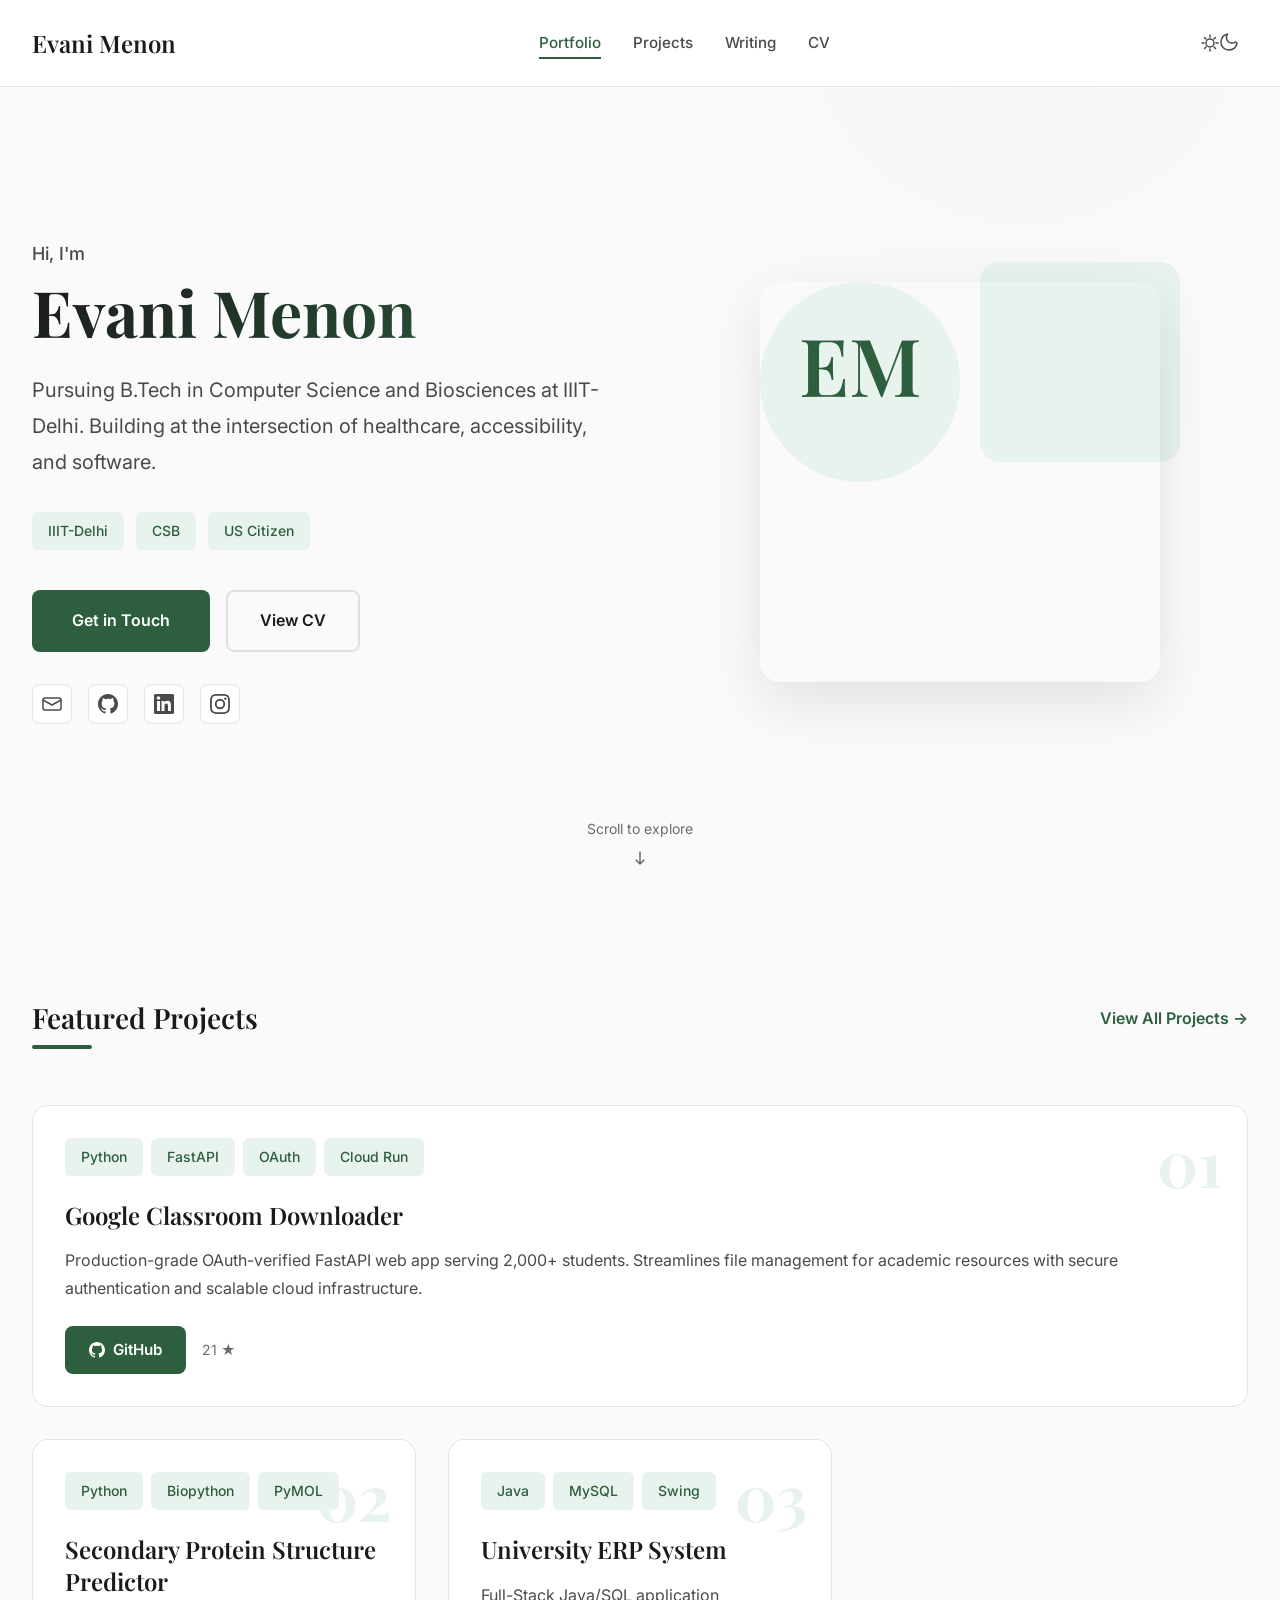
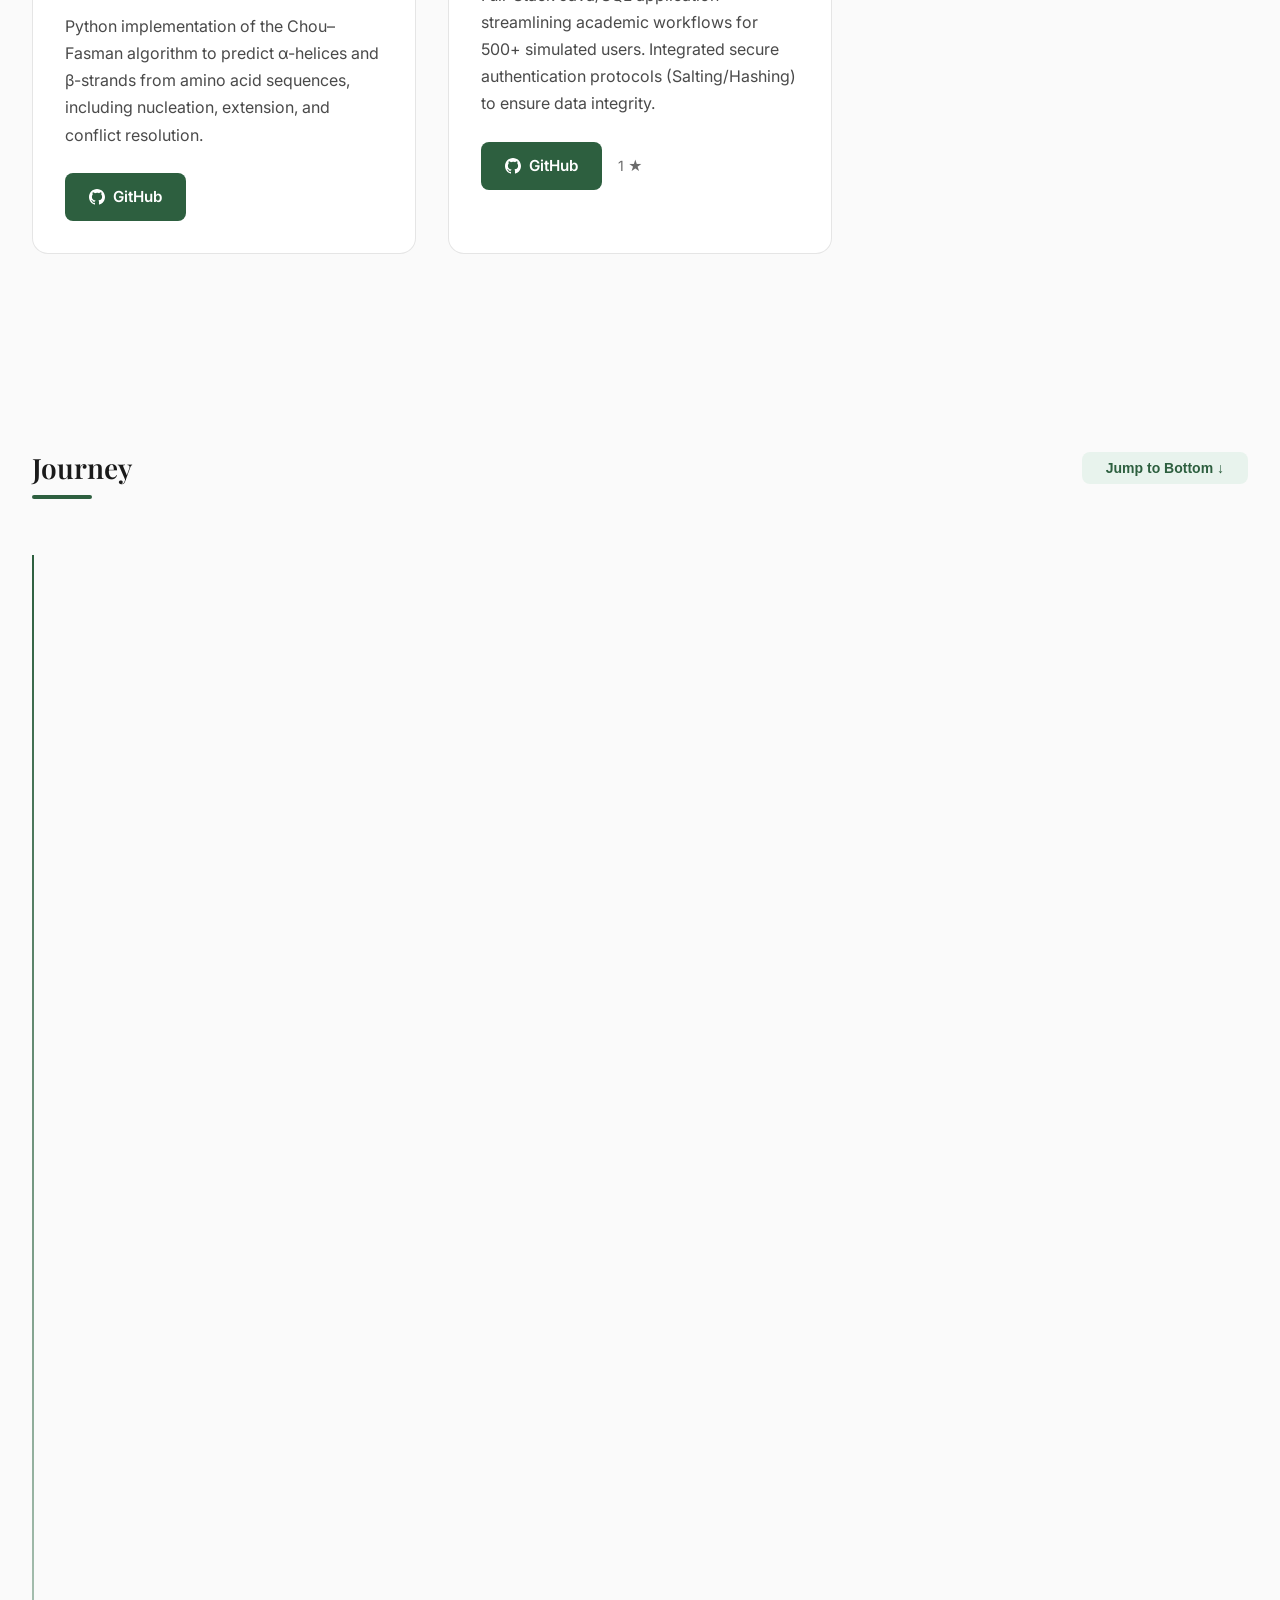
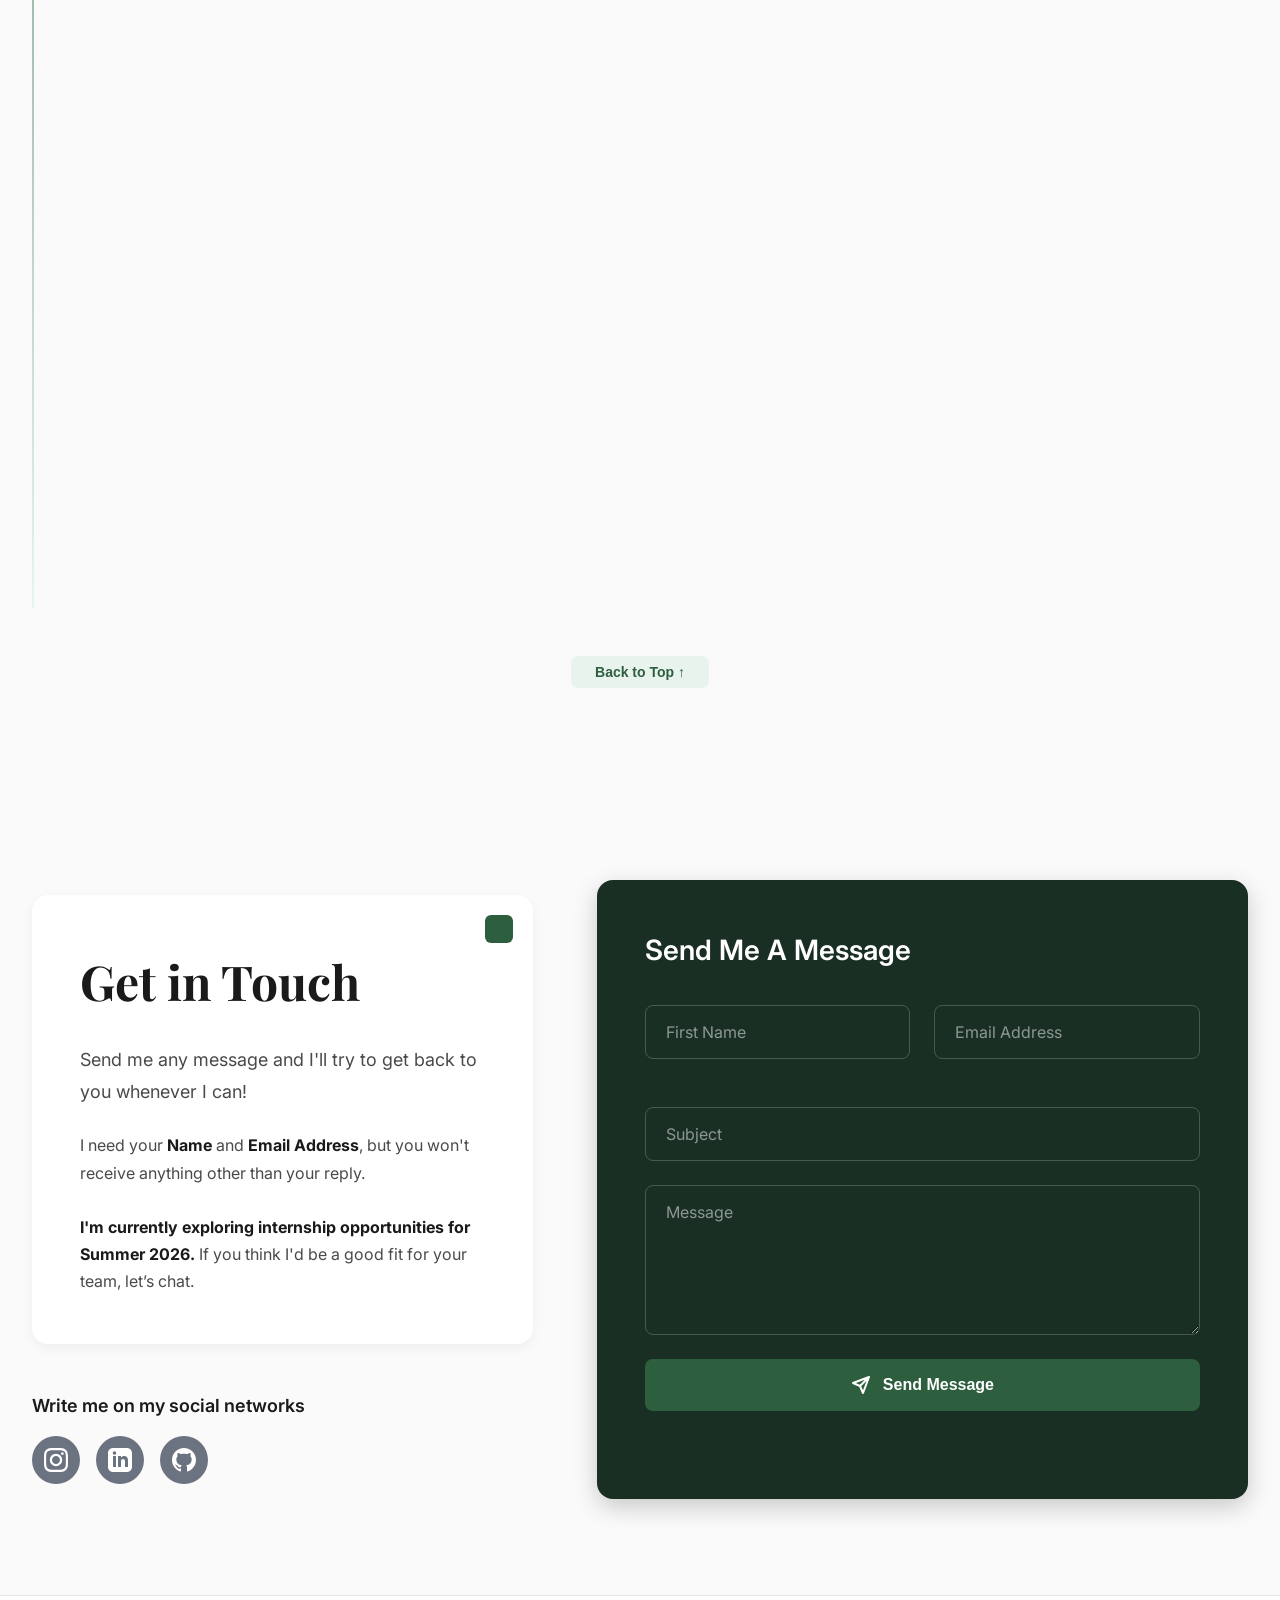
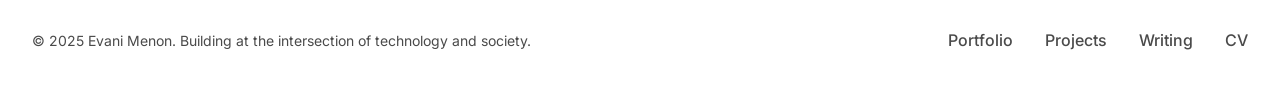
==== index.html @ c55b6868 "Update nav" ====
<!DOCTYPE html>
<html lang="en">
<head>
    <meta charset="UTF-8">
    <meta name="viewport" content="width=device-width, initial-scale=1.0">
    <meta name="description" content="Evani Menon - Computer Science & Biosciences student at IIIT-Delhi. Building at the intersection of healthcare, accessibility, and software.">
    <title>Evani Menon - Computer Science & Biosciences Student | IIIT-Delhi</title>
    <meta name="keywords" content="Evani Menon, IIIT-Delhi, Computer Science, Biosciences, Software Engineer, Bioinformatics, Portfolio">
    <meta property="og:title" content="Evani Menon - Portfolio">
    <meta property="og:description" content="Computer Science & Biosciences student at IIIT-Delhi. Building at the intersection of healthcare, accessibility, and software.">
    <meta property="og:type" content="website">
    <link rel="icon" type="image/png" href="Images/favicon.png">
    <link rel="stylesheet" href="styles.css">
    <link rel="preconnect" href="https://fonts.googleapis.com">
    <link rel="preconnect" href="https://fonts.gstatic.com" crossorigin>
    <link href="https://fonts.googleapis.com/css2?family=Playfair+Display:wght@400;500;600;700&family=Inter:wght@300;400;500;600;700&display=swap" rel="stylesheet">
</head>
<body>
    <nav class="nav" id="nav">
        <div class="nav-container">
            <a href="#home" class="nav-logo">Evani Menon</a>
            <div class="nav-links">
                <a href="#home" class="nav-link active">Portfolio</a>
                <a href="projects.html" class="nav-link">Projects</a>
                <a href="writing.html" class="nav-link">Writing</a>
                <a href="cv.html" class="nav-link">CV</a>
            </div>
            <button class="theme-toggle" id="theme-toggle" aria-label="Toggle theme">
                <svg class="sun-icon" width="20" height="20" viewBox="0 0 20 20" fill="none">
                    <circle cx="10" cy="10" r="4" stroke="currentColor" stroke-width="1.5"/>
                    <path d="M10 2V4M10 16V18M18 10H16M4 10H2M15.5 4.5L14 6M6 14L4.5 15.5M15.5 15.5L14 14M6 6L4.5 4.5" stroke="currentColor" stroke-width="1.5" stroke-linecap="round"/>
                </svg>
                <svg class="moon-icon" width="20" height="20" viewBox="0 0 20 20" fill="none">
                    <path d="M17 10.5C16 14.5 12.5 17 8.5 17C4.5 17 1 13.5 1 9.5C1 5.5 3.5 2 7.5 1C6 3 6 6.5 8 8.5C10 10.5 13.5 10.5 15.5 9C16.5 9.5 17 10 17 10.5Z" stroke="currentColor" stroke-width="1.5" stroke-linecap="round" stroke-linejoin="round"/>
                </svg>
            </button>
        </div>
    </nav>

    <main>
        <section class="hero" id="home">
            <div class="hero-content">
                <div class="hero-text">
                    <h1 class="hero-title">
                        <span class="hero-greeting">Hi, I'm</span>
                        <span class="hero-name">Evani Menon</span>
                    </h1>
                    <p class="hero-description">
                        Pursuing B.Tech in Computer Science and Biosciences at IIIT-Delhi. 
                        Building at the intersection of healthcare, accessibility, and software.
                    </p>
                    <div class="hero-tags">
                        <span class="tag">IIIT-Delhi</span>
                        <span class="tag">CSB</span>
                        <span class="tag">US Citizen</span>
                    </div>
                    <div class="hero-cta">
                        <a href="#contact" class="btn btn-primary">Get in Touch</a>
                        <a href="cv.html" class="btn btn-secondary">View CV</a>
                    </div>
                    <div class="social-links">
                        <a href="mailto:evani24210@iiitd.ac.in" class="social-link" aria-label="Email">
                            <svg width="20" height="20" viewBox="0 0 20 20" fill="none">
                                <path d="M3 4h14c1.1 0 2 .9 2 2v8c0 1.1-.9 2-2 2H3c-1.1 0-2-.9-2-2V6c0-1.1.9-2 2-2z" stroke="currentColor" stroke-width="1.5" stroke-linecap="round" stroke-linejoin="round"/>
                                <path d="M19 6l-9 5-9-5" stroke="currentColor" stroke-width="1.5" stroke-linecap="round" stroke-linejoin="round"/>
                            </svg>
                        </a>
                        <a href="https://github.com/evanimenon" target="_blank" class="social-link" aria-label="GitHub">
                            <svg width="20" height="20" viewBox="0 0 20 20" fill="currentColor">
                                <path fill-rule="evenodd" d="M10 0C4.477 0 0 4.477 0 10c0 4.42 2.865 8.17 6.839 9.49.5.092.682-.217.682-.482 0-.237-.008-.866-.013-1.7-2.782.603-3.369-1.34-3.369-1.34-.454-1.156-1.11-1.463-1.11-1.463-.908-.62.069-.608.069-.608 1.003.07 1.531 1.03 1.531 1.03.892 1.529 2.341 1.087 2.91.831.092-.646.35-1.086.636-1.336-2.22-.253-4.555-1.11-4.555-4.943 0-1.091.39-1.984 1.029-2.683-.103-.253-.446-1.27.098-2.647 0 0 .84-.269 2.75 1.025A9.578 9.578 0 0110 4.836c.85.004 1.705.114 2.504.336 1.909-1.294 2.747-1.025 2.747-1.025.546 1.377.203 2.394.1 2.647.64.699 1.028 1.592 1.028 2.683 0 3.842-2.339 4.687-4.566 4.935.359.309.678.919.678 1.852 0 1.336-.012 2.415-.012 2.743 0 .267.18.578.688.48C17.137 18.163 20 14.418 20 10c0-5.523-4.477-10-10-10z"/>
                            </svg>
                        </a>
                        <a href="https://linkedin.com/in/evanimenon" target="_blank" class="social-link" aria-label="LinkedIn">
                            <svg width="20" height="20" viewBox="0 0 20 20" fill="currentColor">
                                <path d="M18.5 0h-17C.675 0 0 .675 0 1.5v17c0 .825.675 1.5 1.5 1.5h17c.825 0 1.5-.675 1.5-1.5v-17c0-.825-.675-1.5-1.5-1.5zM6 17H3V7h3v10zM4.5 5.817c-.967 0-1.75-.783-1.75-1.75s.783-1.75 1.75-1.75 1.75.783 1.75 1.75-.783 1.75-1.75 1.75zM17 17h-3v-4.892c0-1.167-.025-2.667-1.625-2.667-1.625 0-1.875 1.267-1.875 2.575V17h-3V7h2.883v1.367h.042c.4-.758 1.383-1.558 2.85-1.558 3.05 0 3.608 2.008 3.608 4.617V17h.117z"/>
                            </svg>
                        </a>
                        <a href="https://instagram.com/evanimenon" target="_blank" class="social-link" aria-label="Instagram">
                            <svg width="20" height="20" viewBox="0 0 20 20" fill="currentColor">
                                <path d="M10 1.802c2.67 0 2.987.01 4.041.059 2.71.123 3.976 1.409 4.099 4.099.048 1.054.057 1.37.057 4.04 0 2.672-.01 2.988-.057 4.042-.124 2.687-1.387 3.975-4.1 4.099-1.053.048-1.37.058-4.04.058-2.67 0-2.987-.01-4.04-.058-2.717-.124-3.977-1.416-4.1-4.1-.048-1.054-.058-1.37-.058-4.041 0-2.67.01-2.986.058-4.04.124-2.69 1.387-3.977 4.1-4.1 1.054-.048 1.37-.058 4.04-.058zM10 0C7.284 0 6.944.012 5.877.06 2.246.227.226 2.242.06 5.877.01 6.944 0 7.284 0 10s.012 3.057.06 4.123c.166 3.632 2.181 5.65 5.817 5.817 1.067.048 1.407.06 4.123.06s3.057-.012 4.123-.06c3.629-.167 5.652-2.182 5.816-5.817.05-1.066.061-1.407.061-4.123s-.012-3.056-.06-4.122C19.777 2.249 17.757.228 14.123.06 13.056.01 12.716 0 10 0zm0 4.865a5.135 5.135 0 100 10.27 5.135 5.135 0 000-10.27zm0 8.468a3.333 3.333 0 110-6.666 3.333 3.333 0 010 6.666zm5.338-9.87a1.2 1.2 0 100 2.4 1.2 1.2 0 000-2.4z"/>
                            </svg>
                        </a>
                    </div>
                </div>
                <div class="hero-image">
                    <div class="image-wrapper">
                        <div class="image-placeholder">
                            <svg width="200" height="200" viewBox="0 0 200 200" fill="none">
                                <circle cx="100" cy="100" r="100" fill="var(--accent-light)"/>
                                <text x="100" y="115" font-size="80" fill="var(--accent)" text-anchor="middle" font-family="'Playfair Display', serif" font-weight="600">EM</text>
                            </svg>
                        </div>
                        <div class="image-decoration"></div>
                    </div>
                </div>
            </div>
            <div class="scroll-indicator">
                <span>Scroll to explore</span>
                <svg width="20" height="20" viewBox="0 0 20 20" fill="none">
                    <path d="M10 4v12m0 0l-4-4m4 4l4-4" stroke="currentColor" stroke-width="1.5" stroke-linecap="round" stroke-linejoin="round"/>
                </svg>
            </div>
        </section>

        <section class="featured-projects" id="projects">
            <div class="section-header">
                <h2 class="section-title">Featured Projects</h2>
                <a href="projects.html" class="view-all">View All Projects →</a>
            </div>
            <div class="projects-grid">
                <article class="project-card featured">
                    <div class="project-number">01</div>
                    <div class="project-content">
                        <div class="project-tags">
                            <span class="tag">Python</span>
                            <span class="tag">FastAPI</span>
                            <span class="tag">OAuth</span>
                            <span class="tag">Cloud Run</span>
                        </div>
                        <h3 class="project-title">Google Classroom Downloader</h3>
                        <p class="project-description">
                            Production-grade OAuth-verified FastAPI web app serving 2,000+ students. 
                            Streamlines file management for academic resources with secure authentication 
                            and scalable cloud infrastructure.
                        </p>
                        <div class="project-links">
                            <a href="https://github.com/evanimenon/google-classroom-downloader" target="_blank" class="project-link">
                                <svg width="16" height="16" viewBox="0 0 20 20" fill="currentColor">
                                    <path fill-rule="evenodd" d="M10 0C4.477 0 0 4.477 0 10c0 4.42 2.865 8.17 6.839 9.49.5.092.682-.217.682-.482 0-.237-.008-.866-.013-1.7-2.782.603-3.369-1.34-3.369-1.34-.454-1.156-1.11-1.463-1.11-1.463-.908-.62.069-.608.069-.608 1.003.07 1.531 1.03 1.531 1.03.892 1.529 2.341 1.087 2.91.831.092-.646.35-1.086.636-1.336-2.22-.253-4.555-1.11-4.555-4.943 0-1.091.39-1.984 1.029-2.683-.103-.253-.446-1.27.098-2.647 0 0 .84-.269 2.75 1.025A9.578 9.578 0 0110 4.836c.85.004 1.705.114 2.504.336 1.909-1.294 2.747-1.025 2.747-1.025.546 1.377.203 2.394.1 2.647.64.699 1.028 1.592 1.028 2.683 0 3.842-2.339 4.687-4.566 4.935.359.309.678.919.678 1.852 0 1.336-.012 2.415-.012 2.743 0 .267.18.578.688.48C17.137 18.163 20 14.418 20 10c0-5.523-4.477-10-10-10z"/>
                                </svg>
                                GitHub
                            </a>
                            <span class="project-stars">21 ★</span>
                        </div>
                    </div>
                </article>

                <article class="project-card">
                    <div class="project-number">02</div>
                    <div class="project-content">
                        <div class="project-tags">
                            <span class="tag">Python</span>
                            <span class="tag">Biopython</span>
                            <span class="tag">PyMOL</span>
                        </div>
                        <h3 class="project-title">Secondary Protein Structure Predictor</h3>
                        <p class="project-description">
                            Python implementation of the Chou–Fasman algorithm to predict α-helices and β-strands from amino acid sequences, 
                            including nucleation, extension, and conflict resolution.
                        </p>
                        <div class="project-links">
                            <a href="https://github.com/evanimenon/secondary-structure-predictor" target="_blank" class="project-link">
                                <svg width="16" height="16" viewBox="0 0 20 20" fill="currentColor">
                                    <path fill-rule="evenodd" d="M10 0C4.477 0 0 4.477 0 10c0 4.42 2.865 8.17 6.839 9.49.5.092.682-.217.682-.482 0-.237-.008-.866-.013-1.7-2.782.603-3.369-1.34-3.369-1.34-.454-1.156-1.11-1.463-1.11-1.463-.908-.62.069-.608.069-.608 1.003.07 1.531 1.03 1.531 1.03.892 1.529 2.341 1.087 2.91.831.092-.646.35-1.086.636-1.336-2.22-.253-4.555-1.11-4.555-4.943 0-1.091.39-1.984 1.029-2.683-.103-.253-.446-1.27.098-2.647 0 0 .84-.269 2.75 1.025A9.578 9.578 0 0110 4.836c.85.004 1.705.114 2.504.336 1.909-1.294 2.747-1.025 2.747-1.025.546 1.377.203 2.394.1 2.647.64.699 1.028 1.592 1.028 2.683 0 3.842-2.339 4.687-4.566 4.935.359.309.678.919.678 1.852 0 1.336-.012 2.415-.012 2.743 0 .267.18.578.688.48C17.137 18.163 20 14.418 20 10c0-5.523-4.477-10-10-10z"/>
                                </svg>
                                GitHub
                            </a>
                        </div>
                    </div>
                </article>

                <article class="project-card">
                    <div class="project-number">03</div>
                    <div class="project-content">
                        <div class="project-tags">
                            <span class="tag">Java</span>
                            <span class="tag">MySQL</span>
                            <span class="tag">Swing</span>
                        </div>
                        <h3 class="project-title">University ERP System</h3>
                        <p class="project-description">
                            Full-Stack Java/SQL application streamlining academic workflows for 500+ simulated users. 
                            Integrated secure authentication protocols (Salting/Hashing) to ensure data integrity.
                        </p>
                        <div class="project-links">
                            <a href="https://github.com/evanimenon/IIITD-Academic-ERP" target="_blank" class="project-link">
                                <svg width="16" height="16" viewBox="0 0 20 20" fill="currentColor">
                                    <path fill-rule="evenodd" d="M10 0C4.477 0 0 4.477 0 10c0 4.42 2.865 8.17 6.839 9.49.5.092.682-.217.682-.482 0-.237-.008-.866-.013-1.7-2.782.603-3.369-1.34-3.369-1.34-.454-1.156-1.11-1.463-1.11-1.463-.908-.62.069-.608.069-.608 1.003.07 1.531 1.03 1.531 1.03.892 1.529 2.341 1.087 2.91.831.092-.646.35-1.086.636-1.336-2.22-.253-4.555-1.11-4.555-4.943 0-1.091.39-1.984 1.029-2.683-.103-.253-.446-1.27.098-2.647 0 0 .84-.269 2.75 1.025A9.578 9.578 0 0110 4.836c.85.004 1.705.114 2.504.336 1.909-1.294 2.747-1.025 2.747-1.025.546 1.377.203 2.394.1 2.647.64.699 1.028 1.592 1.028 2.683 0 3.842-2.339 4.687-4.566 4.935.359.309.678.919.678 1.852 0 1.336-.012 2.415-.012 2.743 0 .267.18.578.688.48C17.137 18.163 20 14.418 20 10c0-5.523-4.477-10-10-10z"/>
                                </svg>
                                GitHub
                            </a>
                            <span class="project-stars">1 ★</span>
                        </div>
                    </div>
                </article>
            </div>
        </section>

        <section class="timeline" id="timeline">
            <div class="section-header">
                <h2 class="section-title">Journey</h2>
                <div class="timeline-controls">
                    <button class="timeline-jump" onclick="document.querySelector('.timeline-container').scrollIntoView({behavior: 'smooth', block: 'end'})">Jump to Bottom ↓</button>
                </div>
            </div>
            <div class="timeline-container">
                <div class="timeline-line"></div>

                <div class="timeline-item minor" data-category="achievement">
                    <div class="timeline-marker achievement"></div>
                    <div class="timeline-content">
                        <span class="timeline-date">JAN 2026</span>
                        <p class="timeline-minor-text">
                            Scholarship increased to 50% for my 3rd Semester at IIIT-Delhi!</p>
                        <span class="timeline-category">Academic Achievement</span>
                    </div>
                </div>

                <div class="timeline-item major" data-category="leadership">
                    <div class="timeline-marker leadership"></div>
                    <div class="timeline-content">
                        <span class="timeline-date">AUG 2025</span>
                        <h3 class="timeline-title">Founder of Unquote, IIITD</h3>
                        <p class="timeline-description">
                            Founded and lead a literary and creative writing initiative at IIIT-Delhi.
                            Founded and led an official diversity and inclusion club at IIIT-Delhi, focusing on uplifting marginalized groups 
                            through student-led discussions and activism.
                        </p>
                        <span class="timeline-category">Leadership</span>
                    </div>
                </div>

                <div class="timeline-item major" data-category="work">
                    <div class="timeline-marker work"></div>
                    <div class="timeline-content">
                        <span class="timeline-date">Aug 2025 - Sep 2025</span>
                        <h3 class="timeline-title">Research Assistant at Translational Biology Lab, IIIT Delhi</h3>
                        <p class="timeline-description">
                            Conducted literature-driven research on transcriptional adaptation, mRNA decay mechanisms, 
                            and studied molecular basis of mutation severity modulation.
                        </p>
                        <span class="timeline-category">Work Experience</span>
                    </div>
                </div>

                <div class="timeline-item major" data-category="leadership">
                    <div class="timeline-marker leadership"></div>
                    <div class="timeline-content">
                        <span class="timeline-date">JUN 2025</span>
                        <p class="timeline-minor-text">
                            Became the Head of International Outreach at IRC, IIITD. I conducted orientation sessions
                            for incoming international students.
                        </p>
                    </div>
                </div>

                <div class="timeline-item major" data-category="work">
                    <div class="timeline-marker work"></div>
                    <div class="timeline-content">
                        <span class="timeline-date">JUN 2025 - JUL 2025</span>
                        <h3 class="timeline-title">Non-Clinical Hospital Intern at Sri Sathya Sai Super Specialty Hospital</h3>
                        <p class="timeline-description">
                            Volunteered within the Cardiology Department, balancing writing code with the actual heavy lifting of moving patients and managing the floor. 
                            It was a high-pressure environment that gave me a real look at the behind-the-scenes of hospital management and a chance to help out patients who really needed it.
                        </p>
                        <span class="timeline-category">Work Experience</span>

                    </div>
                </div>

                <div class="timeline-item major" data-category="work">
                    <div class="timeline-marker work"></div>
                    <div class="timeline-content">
                        <span class="timeline-date">Apr 2025 - JUL 2025</span>
                        <h3 class="timeline-title">Software Engineer at TravAcs</h3>
                        <p class="timeline-description">
                            Created the official web platform for Travacs, an organization that focuses on improving digital accessibility
                            and enabling inclusive travel experiences for the visually impaired community across Delhi NCR. 
                            I worked directly with founders and members of the VI community to make sure the site actually worked for their needs.
                        </p>
                        <span class="timeline-category">Work Experience</span>
                    </div>
                </div>

                <div class="timeline-item minor" data-category="achievement">
                    <div class="timeline-marker achievement"></div>
                    <div class="timeline-content">
                        <span class="timeline-date">Jan 2025</span>
                        <p class="timeline-minor-text">Completed Agnirva Space Internship</p>
                    </div>
                </div>

                <div class="timeline-item minor" data-category="achievement">
                    <div class="timeline-marker achievement"></div>
                    <div class="timeline-content">
                        <span class="timeline-date">AUG 2024</span>
                        <p class="timeline-minor-text">
                            Started my B.Tech in Computer Science and Biosciences at IIIT-Delhi. 
                            Awarded 25% scholarship for my 1st year at IIIT-Delhi for overall academic standing</p>
                    </div>
                    <span class="timeline-category">Academic Achievement</span>
                </div>

                <div class="timeline-item major" data-category="work">
                    <div class="timeline-marker work"></div>
                    <div class="timeline-content">
                        <span class="timeline-date">JUL 2024 - AUG 2024</span>
                        <h3 class="timeline-title">SWE Intern (AI/ML) at Wildlife Institute of India</h3>
                        <p class="timeline-description">
                            Built frontend modules for CaTRAT, an AI-powered camera-trap wildlife image classification system 
                            used for tiger conservation, working under Prof. Saket Anand. This was my first time coding for a cause! 
                        </p>
                        <span class="timeline-category">Work Experience</span>
                    </div>
                </div>

                <div class="timeline-item minor" data-category="leadership">
                    <div class="timeline-marker leadership"></div>
                    <div class="timeline-content">
                        <span class="timeline-date">JUN 2023</span>
                        <p class="timeline-minor-text"> Started as a tutor for 8th-10th graders in Math and Computer Science within my community</p>
                    </div>
                </div>
                

            </div>
            <div class="timeline-footer">
                <button class="timeline-jump" onclick="document.querySelector('.timeline').scrollIntoView({behavior: 'smooth'})">Back to Top ↑</button>
            </div>
        </section>

        <section class="contact" id="contact">
            <div class="contact-wrapper">
                <div class="contact-left">
                    <div class="contact-info-box">
                        <div class="green-accent-box"></div>
                        <h2 class="contact-title">Get in Touch</h2>
                        <p class="contact-intro">
                            Send me any message and I'll try to get back to you whenever I can!
                        </p>
                        <p class="contact-note">
                            I need your <strong>Name</strong> and <strong>Email Address</strong>, but 
                            you won't receive anything other than your reply.<br><br>
                        </p>

                        <p class="contact-note">
                            <strong>I'm currently exploring internship opportunities for Summer 2026.</strong>
                            If you think I'd be a good fit for your team, let’s chat.
                        </p>

                        
                    </div>
                    
                    <div class="contact-social-section">
                        <div class="social-info">
                            <p class="social-prompt">Write me on my social networks</p>
                            <div class="social-icons">
                                <a href="https://instagram.com/evanimenon" target="_blank" class="social-icon" aria-label="Instagram">
                                    <svg width="24" height="24" viewBox="0 0 24 24" fill="currentColor">
                                        <path d="M12 2.163c3.204 0 3.584.012 4.85.07 3.252.148 4.771 1.691 4.919 4.919.058 1.265.069 1.645.069 4.849 0 3.205-.012 3.584-.069 4.849-.149 3.225-1.664 4.771-4.919 4.919-1.266.058-1.644.07-4.85.07-3.204 0-3.584-.012-4.849-.07-3.26-.149-4.771-1.699-4.919-4.92-.058-1.265-.07-1.644-.07-4.849 0-3.204.013-3.583.07-4.849.149-3.227 1.664-4.771 4.919-4.919 1.266-.057 1.645-.069 4.849-.069zm0-2.163c-3.259 0-3.667.014-4.947.072-4.358.2-6.78 2.618-6.98 6.98-.059 1.281-.073 1.689-.073 4.948 0 3.259.014 3.668.072 4.948.2 4.358 2.618 6.78 6.98 6.98 1.281.058 1.689.072 4.948.072 3.259 0 3.668-.014 4.948-.072 4.354-.2 6.782-2.618 6.979-6.98.059-1.28.073-1.689.073-4.948 0-3.259-.014-3.667-.072-4.947-.196-4.354-2.617-6.78-6.979-6.98-1.281-.059-1.69-.073-4.949-.073zm0 5.838c-3.403 0-6.162 2.759-6.162 6.162s2.759 6.163 6.162 6.163 6.162-2.759 6.162-6.163c0-3.403-2.759-6.162-6.162-6.162zm0 10.162c-2.209 0-4-1.79-4-4 0-2.209 1.791-4 4-4s4 1.791 4 4c0 2.21-1.791 4-4 4zm6.406-11.845c-.796 0-1.441.645-1.441 1.44s.645 1.44 1.441 1.44c.795 0 1.439-.645 1.439-1.44s-.644-1.44-1.439-1.44z"/>
                                    </svg>
                                </a>
                                <a href="https://linkedin.com/in/evanimenon" target="_blank" class="social-icon" aria-label="LinkedIn">
                                    <svg width="24" height="24" viewBox="0 0 24 24" fill="currentColor">
                                        <path d="M19 0h-14c-2.761 0-5 2.239-5 5v14c0 2.761 2.239 5 5 5h14c2.762 0 5-2.239 5-5v-14c0-2.761-2.238-5-5-5zm-11 19h-3v-11h3v11zm-1.5-12.268c-.966 0-1.75-.79-1.75-1.764s.784-1.764 1.75-1.764 1.75.79 1.75 1.764-.783 1.764-1.75 1.764zm13.5 12.268h-3v-5.604c0-3.368-4-3.113-4 0v5.604h-3v-11h3v1.765c1.396-2.586 7-2.777 7 2.476v6.759z"/>
                                    </svg>
                                </a>
                                <a href="https://github.com/evanimenon" target="_blank" class="social-icon" aria-label="GitHub">
                                    <svg width="24" height="24" viewBox="0 0 24 24" fill="currentColor">
                                        <path d="M12 0c-6.626 0-12 5.373-12 12 0 5.302 3.438 9.8 8.207 11.387.599.111.793-.261.793-.577v-2.234c-3.338.726-4.033-1.416-4.033-1.416-.546-1.387-1.333-1.756-1.333-1.756-1.089-.745.083-.729.083-.729 1.205.084 1.839 1.237 1.839 1.237 1.07 1.834 2.807 1.304 3.492.997.107-.775.418-1.305.762-1.604-2.665-.305-5.467-1.334-5.467-5.931 0-1.311.469-2.381 1.236-3.221-.124-.303-.535-1.524.117-3.176 0 0 1.008-.322 3.301 1.23.957-.266 1.983-.399 3.003-.404 1.02.005 2.047.138 3.006.404 2.291-1.552 3.297-1.23 3.297-1.23.653 1.653.242 2.874.118 3.176.77.84 1.235 1.911 1.235 3.221 0 4.609-2.807 5.624-5.479 5.921.43.372.823 1.102.823 2.222v3.293c0 .319.192.694.801.576 4.765-1.589 8.199-6.086 8.199-11.386 0-6.627-5.373-12-12-12z"/>
                                    </svg>
                                </a>
                            </div>
                        </div>
                    </div>
                </div>
                
                <div class="contact-right">
                    <div class="contact-form-wrapper">
                        <h3 class="form-title">Send Me A Message</h3>
                        <form class="contact-form" id="contact-form">
                            <div class="form-row">
                                <div class="form-group">
                                    <input type="text" id="name" name="user_name" required placeholder="First Name">
                                </div>
                                <div class="form-group">
                                    <input type="email" id="email" name="user_email" required placeholder="Email Address">
                                </div>
                            </div>
                            <div class="form-group">
                                <input type="text" id="subject" name="user_subject" required placeholder="Subject">
                            </div>
                            <div class="form-group">
                                <textarea id="message" name="user_message" rows="5" required placeholder="Message"></textarea>
                            </div>
                            <button type="submit" class="btn btn-primary btn-send">
                                <svg width="20" height="20" viewBox="0 0 20 20" fill="none">
                                    <path d="M18 2L9 11M18 2L12 18L9 11M18 2L2 8L9 11" stroke="currentColor" stroke-width="2" stroke-linecap="round" stroke-linejoin="round"/>
                                </svg>
                                Send Message
                            </button>
                            <p class="form-message" id="form-message"></p>
                        </form>
                    </div>
                </div>
            </div>
        </section>
    </main>

    <footer class="footer">
        <div class="footer-content">
            <p>&copy; 2025 Evani Menon. Building at the intersection of technology and society.</p>
            <div class="footer-links">
                <a href="#home">Portfolio</a>
                <a href="projects.html">Projects</a>
                <a href="writing.html">Writing</a>
                <a href="cv.html">CV</a>
            </div>
        </div>
    </footer>

    <script src="https://cdn.emailjs.com/dist/email.min.js"></script>
    <script src="script.js"></script>
</body>
</html>
---- styles.css ----
:root {
    --bg-primary: #fafafa;
    --bg-secondary: #ffffff;
    --text-primary: #1a1a1a;
    --text-secondary: #4a4a4a;
    --text-muted: #6b6b6b;
    --accent: #2d5f3f;
    --accent-light: #e8f3ed;
    --accent-hover: #1f4429;
    --border: rgba(0, 0, 0, 0.1);
    --shadow: rgba(0, 0, 0, 0.1);
    
    --font-display: 'Playfair Display', Georgia, serif;
    --font-body: 'Inter', -apple-system, BlinkMacSystemFont, 'Segoe UI', sans-serif;
    
    --transition-speed: 0.3s;
    --transition-smooth: cubic-bezier(0.4, 0, 0.2, 1);
}

[data-theme="dark"] {
    --bg-primary: #0a0a0a;
    --bg-secondary: #1a1a1a;
    --text-primary: #e5e5e5;
    --text-secondary: #b8b8b8;
    --text-muted: #8a8a8a;
    --accent: #3d7f5f;
    --accent-light: #1a2f24;
    --accent-hover: #4d9f7f;
    --border: rgba(255, 255, 255, 0.1);
    --shadow: rgba(0, 0, 0, 0.3);
}

* {
    margin: 0;
    padding: 0;
    box-sizing: border-box;
}

html {
    scroll-behavior: smooth;
    font-size: 16px;
}

body {
    font-family: var(--font-body);
    background-color: var(--bg-primary);
    color: var(--text-primary);
    line-height: 1.6;
    transition: background-color var(--transition-speed) var(--transition-smooth),
                color var(--transition-speed) var(--transition-smooth);
}

.nav {
    position: fixed;
    top: 0;
    left: 0;
    right: 0;
    background: var(--bg-secondary);
    border-bottom: 1px solid var(--border);
    z-index: 1000;
    backdrop-filter: blur(10px);
    transition: all var(--transition-speed) var(--transition-smooth);
}

.nav.scrolled {
    box-shadow: 0 4px 20px var(--shadow);
}

.nav-container {
    max-width: 1400px;
    margin: 0 auto;
    padding: 1.5rem 2rem;
    display: flex;
    align-items: center;
    justify-content: space-between;
}

.nav-logo {
    font-family: var(--font-display);
    font-size: 1.5rem;
    font-weight: 600;
    color: var(--text-primary);
    text-decoration: none;
    transition: color var(--transition-speed) var(--transition-smooth);
}

.nav-logo:hover {
    color: var(--accent);
}

.nav-links {
    display: flex;
    gap: 2rem;
    align-items: center;
}

.nav-link {
    color: var(--text-secondary);
    text-decoration: none;
    font-weight: 500;
    font-size: 0.95rem;
    position: relative;
    transition: color var(--transition-speed) var(--transition-smooth);
}

.nav-link::after {
    content: '';
    position: absolute;
    bottom: -4px;
    left: 0;
    width: 0;
    height: 2px;
    background: var(--accent);
    transition: width var(--transition-speed) var(--transition-smooth);
}

.nav-link:hover,
.nav-link.active {
    color: var(--accent);
}

.nav-link:hover::after,
.nav-link.active::after {
    width: 100%;
}

.theme-toggle {
    background: none;
    border: none;
    cursor: pointer;
    color: var(--text-secondary);
    padding: 0.5rem;
    display: flex;
    align-items: center;
    justify-content: center;
    transition: color var(--transition-speed) var(--transition-smooth);
}

.theme-toggle:hover {
    color: var(--accent);
}

.sun-icon,
.moon-icon {
    width: 20px;
    height: 20px;
}

[data-theme="dark"] .sun-icon {
    display: none;
}

[data-theme="light"] .moon-icon {
    display: none;
}

.hero {
    min-height: 100vh;
    display: flex;
    flex-direction: column;
    align-items: center;
    justify-content: center;
    padding: 8rem 2rem 4rem;
    position: relative;
    overflow: hidden;
}

.hero::before {
    content: '';
    position: absolute;
    top: -50%;
    right: -20%;
    width: 80%;
    height: 100%;
    background: radial-gradient(circle, var(--accent-light) 0%, transparent 70%);
    opacity: 0.3;
    animation: float 20s ease-in-out infinite;
}

@keyframes float {
    0%, 100% {
        transform: translate(0, 0) scale(1);
    }
    50% {
        transform: translate(-20px, -20px) scale(1.1);
    }
}

.hero-content {
    max-width: 1400px;
    width: 100%;
    display: grid;
    grid-template-columns: 1fr 1fr;
    gap: 4rem;
    align-items: center;
    position: relative;
    z-index: 1;
}

.hero-text {
    opacity: 0;
    animation: fadeInUp 1s ease-out forwards;
}

@keyframes fadeInUp {
    from {
        opacity: 0;
        transform: translateY(30px);
    }
    to {
        opacity: 1;
        transform: translateY(0);
    }
}

.hero-greeting {
    display: block;
    color: var(--text-secondary);
    font-size: 1.125rem;
    font-weight: 500;
    margin-bottom: 0.5rem;
    opacity: 0;
    animation: fadeInUp 1s ease-out 0.2s forwards;
}

.hero-name {
    display: block;
    font-family: var(--font-display);
    font-size: 4rem;
    font-weight: 700;
    line-height: 1.1;
    margin-bottom: 1.5rem;
    background: linear-gradient(135deg, var(--text-primary) 0%, var(--accent) 100%);
    -webkit-background-clip: text;
    -webkit-text-fill-color: transparent;
    background-clip: text;
    opacity: 0;
    animation: fadeInUp 1s ease-out 0.4s forwards;
}

.hero-description {
    font-size: 1.25rem;
    color: var(--text-secondary);
    margin-bottom: 2rem;
    max-width: 600px;
    line-height: 1.8;
    opacity: 0;
    animation: fadeInUp 1s ease-out 0.6s forwards;
}

.hero-tags {
    display: flex;
    gap: 0.75rem;
    margin-bottom: 2.5rem;
    flex-wrap: wrap;
    opacity: 0;
    animation: fadeInUp 1s ease-out 0.8s forwards;
}

.tag {
    padding: 0.5rem 1rem;
    background: var(--accent-light);
    color: var(--accent);
    border-radius: 6px;
    font-size: 0.875rem;
    font-weight: 500;
    transition: all var(--transition-speed) var(--transition-smooth);
}

.tag:hover {
    background: var(--accent);
    color: white;
    transform: translateY(-2px);
}

.hero-cta {
    display: flex;
    gap: 1rem;
    margin-bottom: 2rem;
    opacity: 0;
    animation: fadeInUp 1s ease-out 1s forwards;
}

.btn {
    padding: 1rem 2rem;
    font-size: 1rem;
    font-weight: 600;
    border-radius: 8px;
    text-decoration: none;
    display: inline-flex;
    align-items: center;
    justify-content: center;
    transition: all var(--transition-speed) var(--transition-smooth);
    cursor: pointer;
    border: none;
}

.btn-primary {
    background: var(--accent);
    color: white;
}

.btn-primary:hover {
    background: var(--accent-hover);
    transform: translateY(-2px);
    box-shadow: 0 8px 24px rgba(45, 95, 63, 0.3);
}

.btn-secondary {
    background: transparent;
    color: var(--text-primary);
    border: 2px solid var(--border);
}

.btn-secondary:hover {
    border-color: var(--accent);
    color: var(--accent);
    transform: translateY(-2px);
}

.social-links {
    display: flex;
    gap: 1rem;
    opacity: 0;
    animation: fadeInUp 1s ease-out 1.2s forwards;
}

.social-link {
    width: 40px;
    height: 40px;
    display: flex;
    align-items: center;
    justify-content: center;
    background: var(--bg-secondary);
    border: 1px solid var(--border);
    border-radius: 8px;
    color: var(--text-secondary);
    transition: all var(--transition-speed) var(--transition-smooth);
}

.social-link:hover {
    background: var(--accent);
    color: white;
    border-color: var(--accent);
    transform: translateY(-4px);
}

.hero-image {
    display: flex;
    justify-content: center;
    align-items: center;
    opacity: 0;
    animation: fadeInRight 1s ease-out 0.4s forwards;
}

@keyframes fadeInRight {
    from {
        opacity: 0;
        transform: translateX(30px);
    }
    to {
        opacity: 1;
        transform: translateX(0);
    }
}

.image-wrapper {
    position: relative;
    width: 400px;
    height: 400px;
}

.image-placeholder {
    width: 100%;
    height: 100%;
    border-radius: 20px;
    overflow: hidden;
    box-shadow: 0 20px 60px var(--shadow);
    transition: transform var(--transition-speed) var(--transition-smooth);
}

.image-placeholder:hover {
    transform: scale(1.05) rotate(2deg);
}

.image-decoration {
    position: absolute;
    top: -20px;
    right: -20px;
    width: 200px;
    height: 200px;
    background: var(--accent-light);
    border-radius: 20px;
    z-index: -1;
    animation: rotate 20s linear infinite;
}

@keyframes rotate {
    from {
        transform: rotate(0deg);
    }
    to {
        transform: rotate(360deg);
    }
}

.scroll-indicator {
    position: absolute;
    bottom: 2rem;
    left: 50%;
    transform: translateX(-50%);
    display: flex;
    flex-direction: column;
    align-items: center;
    gap: 0.5rem;
    color: var(--text-muted);
    font-size: 0.875rem;
    opacity: 0;
    animation: fadeIn 1s ease-out 1.5s forwards, bounce 2s ease-in-out 2s infinite;
}

@keyframes fadeIn {
    to {
        opacity: 1;
    }
}

@keyframes bounce {
    0%, 100% {
        transform: translateX(-50%) translateY(0);
    }
    50% {
        transform: translateX(-50%) translateY(10px);
    }
}

section {
    max-width: 1400px;
    margin: 0 auto;
    padding: 6rem 2rem;
}

.section-header {
    margin-bottom: 4rem;
    display: flex;
    justify-content: space-between;
    align-items: center;
}

.section-title {
    font-family: var(--font-display);
    font-size: 3rem;
    font-weight: 700;
    color: var(--text-primary);
    position: relative;
    display: inline-block;
}

.section-title::after {
    content: '';
    position: absolute;
    bottom: -8px;
    left: 0;
    width: 60px;
    height: 4px;
    background: var(--accent);
    border-radius: 2px;
}

.section-subtitle {
    color: var(--text-secondary);
    font-size: 1.125rem;
    margin-top: 1rem;
}

.view-all {
    color: var(--accent);
    text-decoration: none;
    font-weight: 600;
    font-size: 1rem;
    transition: all var(--transition-speed) var(--transition-smooth);
}

.view-all:hover {
    transform: translateX(5px);
}

.projects-grid {
    display: grid;
    grid-template-columns: repeat(auto-fit, minmax(400px, 1fr));
    gap: 2rem;
}

.project-card {
    background: var(--bg-secondary);
    border: 1px solid var(--border);
    border-radius: 16px;
    padding: 2.5rem;
    position: relative;
    overflow: hidden;
    transition: all var(--transition-speed) var(--transition-smooth);
    opacity: 0;
    animation: fadeInUp 0.8s ease-out forwards;
}

.project-card:nth-child(1) { animation-delay: 0.1s; }
.project-card:nth-child(2) { animation-delay: 0.2s; }
.project-card:nth-child(3) { animation-delay: 0.3s; }

.project-card::before {
    content: '';
    position: absolute;
    top: 0;
    left: 0;
    width: 100%;
    height: 4px;
    background: linear-gradient(90deg, var(--accent), var(--accent-hover));
    transform: scaleX(0);
    transform-origin: left;
    transition: transform var(--transition-speed) var(--transition-smooth);
}

.project-card:hover::before {
    transform: scaleX(1);
}

.project-card:hover {
    transform: translateY(-8px);
    box-shadow: 0 20px 60px var(--shadow);
}

.project-card.featured {
    grid-column: 1 / -1;
}

.project-number {
    position: absolute;
    top: 1.5rem;
    right: 1.5rem;
    font-family: var(--font-display);
    font-size: 4rem;
    font-weight: 700;
    color: var(--accent-light);
    line-height: 1;
}

.project-tags {
    display: flex;
    gap: 0.5rem;
    margin-bottom: 1.5rem;
    flex-wrap: wrap;
}

.project-title {
    font-family: var(--font-display);
    font-size: 1.75rem;
    font-weight: 600;
    margin-bottom: 1rem;
    color: var(--text-primary);
}

.project-description {
    color: var(--text-secondary);
    line-height: 1.8;
    margin-bottom: 1.5rem;
}

.project-links {
    display: flex;
    gap: 1.5rem;
    align-items: center;
}

.project-link {
    display: flex;
    align-items: center;
    gap: 0.5rem;
    color: var(--accent);
    text-decoration: none;
    font-weight: 600;
    font-size: 0.95rem;
    transition: all var(--transition-speed) var(--transition-smooth);
}

.project-link:hover {
    gap: 0.75rem;
}

.project-stars {
    color: var(--text-muted);
    font-size: 0.875rem;
}

.timeline-container {
    position: relative;
    padding-left: 2rem;
}

.timeline-controls {
    display: flex;
    gap: 1rem;
}

.timeline-jump {
    padding: 0.5rem 1.5rem;
    background: var(--accent-light);
    color: var(--accent);
    border: none;
    border-radius: 8px;
    font-weight: 600;
    font-size: 0.875rem;
    cursor: pointer;
    transition: all var(--transition-speed) var(--transition-smooth);
}

.timeline-jump:hover {
    background: var(--accent);
    color: white;
    transform: translateY(-2px);
}

.timeline-footer {
    margin-top: 3rem;
    text-align: center;
}

.timeline-line {
    position: absolute;
    left: 0;
    top: 0;
    bottom: 0;
    width: 2px;
    background: linear-gradient(180deg, var(--accent) 0%, var(--accent-light) 100%);
}

.timeline-item {
    position: relative;
    margin-bottom: 3rem;
    padding-left: 3rem;
    opacity: 0;
    transform: translateX(-30px);
    transition: all 0.6s var(--transition-smooth);
}

.timeline-item.minor {
    margin-bottom: 1.5rem;
}

.timeline-item.visible {
    opacity: 1;
    transform: translateX(0);
}

.timeline-marker {
    position: absolute;
    left: -9px;
    top: 0;
    width: 20px;
    height: 20px;
    background: var(--accent);
    border: 4px solid var(--bg-primary);
    border-radius: 50%;
    transition: all var(--transition-speed) var(--transition-smooth);
}

.timeline-marker.achievement {
    background: #4ade80;
}

.timeline-marker.work {
    background: var(--accent);
}

.timeline-marker.leadership {
    background: #60a5fa;
}

.timeline-item:hover .timeline-marker {
    transform: scale(1.3);
    box-shadow: 0 0 0 8px var(--accent-light);
}

.timeline-date {
    display: block;
    color: var(--text-muted);
    font-size: 0.875rem;
    font-weight: 600;
    margin-bottom: 0.5rem;
    text-transform: uppercase;
    letter-spacing: 0.5px;
}

.timeline-title {
    font-family: var(--font-display);
    font-size: 1.5rem;
    font-weight: 600;
    color: var(--text-primary);
    margin-bottom: 0.75rem;
}

.timeline-description {
    color: var(--text-secondary);
    line-height: 1.8;
    margin-bottom: 1rem;
}

.timeline-minor-text {
    color: var(--text-secondary);
    font-size: 0.95rem;
    line-height: 1.6;
}

.timeline-category {
    display: inline-block;
    padding: 0.25rem 0.75rem;
    background: var(--accent-light);
    color: var(--accent);
    border-radius: 4px;
    font-size: 0.75rem;
    font-weight: 600;
    text-transform: uppercase;
    letter-spacing: 0.5px;
}

.contact {
    background:var(--bg-primary);
    padding: 6rem 2rem;
}

.contact-container,
.contact-wrapper {
    max-width: 1400px;
    margin: 0 auto;
    display: grid;
    grid-template-columns: 1fr 1.3fr;
    gap: 4rem;
    align-items: center;
}

.contact-left,
.contact-info {
    padding: 0;
}

.contact-info-box {
    position: relative;
    padding: 3rem;
    background: white;
    border-radius: 16px;
    margin-bottom: 3rem;
    box-shadow: 0 4px 12px rgba(0, 0, 0, 0.05);
}

[data-theme="dark"] .contact-info-box {
    background: var(--bg-secondary);
}

.green-accent-box,
.contact-decoration {
    position: absolute;
    top: 20px;
    right: 20px;
    width: 28px;
    height: 28px;
    background: var(--accent);
    border-radius: 6px;
}

.contact-title {
    font-family: var(--font-display);
    font-size: 3rem;
    font-weight: 700;
    margin-bottom: 1.5rem;
    color: var(--text-primary);
}

.contact-intro,
.contact-description {
    font-size: 1.125rem;
    line-height: 1.8;
    color: var(--text-secondary);
    margin-bottom: 1.5rem;
}

.contact-note {
    font-size: 1rem;
    line-height: 1.7;
    color: var(--text-secondary);
}

.contact-note strong {
    color: var(--text-primary);
    font-weight: 700;
}

.contact-footer,
.contact-social-section {
    display: flex;
    gap: 1.5rem;
    align-items: flex-start;
    margin-top: 2rem;
}

.contact-arrow,
.curved-arrow {
    color: var(--text-muted);
    flex-shrink: 0;
    width: 80px;
    height: 80px;
}

.contact-social-info,
.social-info {
    flex: 1;
}

.contact-social-note,
.social-disclaimer {
    font-size: 0.875rem;
    color: var(--text-muted);
    margin-bottom: 0.25rem;
}

.contact-social-title,
.social-prompt {
    font-size: 1.125rem;
    font-weight: 600;
    color: var(--text-primary);
    margin-bottom: 1rem;
}

.contact-social-links,
.social-icons {
    display: flex;
    gap: 1rem;
}

.contact-social-link,
.social-icon {
    width: 48px;
    height: 48px;
    background: #6b7280;
    border-radius: 50%;
    display: flex;
    align-items: center;
    justify-content: center;
    transition: all var(--transition-speed) var(--transition-smooth);
    color: white;
}

.contact-social-link:hover,
.social-icon:hover {
    background: var(--accent);
    transform: translateY(-4px);
}

.contact-social-link svg,
.social-icon svg {
    fill: white;
}

.contact-right {
    padding: 0;
}

.contact-form-wrapper {
    background: #1A2F24;
    padding: 3rem;
    border-radius: 16px;
    box-shadow: 0 8px 24px rgba(0, 0, 0, 0.2);
}

.form-title {
    color: white;
    font-size: 1.75rem;
    font-weight: 600;
    margin-bottom: 2rem;
}

.form-row {
    display: grid;
    grid-template-columns: 1fr 1fr;
    gap: 1.5rem;
    margin-bottom: 1.5rem;
}

.contact-form {
    display: flex;
    flex-direction: column;
}

.contact-form .form-group {
    margin-bottom: 1.5rem;
}

.form-group {
    display: flex;
    flex-direction: column;
    gap: 0.5rem;
}

.form-group label {
    color: var(--text-primary);
    font-weight: 600;
    font-size: 0.95rem;
}

.contact-form input,
.contact-form textarea,
.form-group input,
.form-group textarea {
    width: 100%;
    padding: 1rem 1.25rem;
    background: transparent;
    border: 1.5px solid rgba(255, 255, 255, 0.2);
    border-radius: 8px;
    color: white;
    font-size: 1rem;
    font-family: var(--font-body);
    transition: all var(--transition-speed) var(--transition-smooth);
}

.contact-form input::placeholder,
.contact-form textarea::placeholder {
    color: rgba(255, 255, 255, 0.5);
}

.contact-form input:focus,
.contact-form textarea:focus,
.form-group input:focus,
.form-group textarea:focus {
    outline: none;
    border-color: var(--accent);
    background: rgba(255, 255, 255, 0.05);
    box-shadow: 0 0 0 3px rgba(45, 95, 63, 0.2);
}

.contact-form textarea,
.form-group textarea {
    resize: vertical;
    min-height: 150px;
}

.btn-send,
.btn-primary {
    background: var(--accent);
    color: white;
    padding: 1rem 2.5rem;
    border: none;
    border-radius: 8px;
    font-weight: 600;
    font-size: 1rem;
    display: flex;
    align-items: center;
    justify-content: center;
    gap: 0.75rem;
    cursor: pointer;
    transition: all var(--transition-speed) var(--transition-smooth);
}

.btn-send:hover,
.btn-primary:hover {
    background: #1f4831;
    transform: translateY(-2px);
    box-shadow: 0 8px 16px rgba(45, 95, 63, 0.3);
}

.btn-send svg {
    color: white;
    flex-shrink: 0;
}

.form-message {
    margin-top: 1rem;
    padding: 0.75rem;
    border-radius: 8px;
    text-align: center;
    font-size: 0.875rem;
    font-weight: 600;
}

.form-message.success {
    background: rgba(74, 222, 128, 0.1);
    color: #4ade80;
    border: 1px solid rgba(74, 222, 128, 0.3);
}

.form-message.error {
    color: #dc2626;
    background: rgba(220, 38, 38, 0.1);
    border: 1px solid rgba(220, 38, 38, 0.3);
}

@media (max-width: 1024px) {
    .contact-container,
    .contact-wrapper {
        grid-template-columns: 1fr;
        gap: 3rem;
    }
    
    .form-row {
        grid-template-columns: 1fr;
    }
}

.footer {
    background: var(--bg-secondary);
    border-top: 1px solid var(--border);
    padding: 3rem 2rem;
}

.footer-content {
    max-width: 1400px;
    margin: 0 auto;
    display: flex;
    justify-content: space-between;
    align-items: center;
}

.footer-links {
    display: flex;
    gap: 2rem;
}

.footer-links a {
    color: var(--text-secondary);
    text-decoration: none;
    font-weight: 500;
    transition: color var(--transition-speed) var(--transition-smooth);
}

.footer-links a:hover {
    color: var(--accent);
}

@media (max-width: 1024px) {
    .hero-content {
        grid-template-columns: 1fr;
        gap: 3rem;
    }
    
    .hero-name {
        font-size: 3rem;
    }
    
    .image-wrapper {
        width: 300px;
        height: 300px;
    }
    
    .projects-grid {
        grid-template-columns: 1fr;
    }
    
    .contact-container {
        grid-template-columns: 1fr;
        gap: 3rem;
    }
    
    .footer-content {
        flex-direction: column;
        gap: 2rem;
        text-align: center;
    }
}

@media (max-width: 768px) {
    .nav-links {
        display: none;
    }
    
    .hero {
        padding: 6rem 1.5rem 3rem;
    }
    
    .hero-name {
        font-size: 2.5rem;
    }
    
    .hero-description {
        font-size: 1rem;
    }
    
    .section-title {
        font-size: 2rem;
    }
    
    section {
        padding: 4rem 1.5rem;
    }
    
    .timeline-container {
        padding-left: 1rem;
    }
    
    .timeline-item {
        padding-left: 2rem;
    }
}

/* Projects Page */
.projects-page {
    min-height: 100vh;
}

.projects-hero {
    padding: 8rem 2rem 4rem;
    text-align: center;
    background: linear-gradient(135deg, var(--bg-primary) 0%, var(--bg-secondary) 100%);
}

.page-title {
    font-family: var(--font-display);
    font-size: 4rem;
    font-weight: 700;
    margin-bottom: 1rem;
    background: linear-gradient(135deg, var(--accent) 0%, #1f4831 100%);
    -webkit-background-clip: text;
    -webkit-text-fill-color: transparent;
    background-clip: text;
}

.page-subtitle {
    font-size: 1.25rem;
    color: var(--text-secondary);
    max-width: 700px;
    margin: 0 auto 3rem;
    line-height: 1.8;
}

.filter-controls {
    display: flex;
    gap: 1rem;
    justify-content: center;
    flex-wrap: wrap;
}

.filter-btn {
    padding: 0.75rem 1.5rem;
    background: var(--bg-secondary);
    border: 1px solid var(--border);
    border-radius: 24px;
    color: var(--text-secondary);
    font-weight: 600;
    cursor: pointer;
    transition: all var(--transition-speed) var(--transition-smooth);
}

.filter-btn:hover {
    border-color: var(--accent);
    color: var(--accent);
}

.filter-btn.active {
    background: var(--accent);
    border-color: var(--accent);
    color: white;
}

.projects-grid-section {
    padding: 4rem 2rem 6rem;
}

.featured-project {
    position: relative;
    background: linear-gradient(135deg, var(--accent-light) 0%, var(--bg-secondary) 100%);
    border-radius: 24px;
    padding: 3rem;
    margin-bottom: 4rem;
    border: 2px solid var(--accent);
    opacity: 0;
    transform: translateY(20px);
    animation: fadeInUp 0.6s var(--transition-smooth) forwards;
}

.featured-badge {
    position: absolute;
    top: -12px;
    right: 3rem;
    background: var(--accent);
    color: white;
    padding: 0.5rem 1.5rem;
    border-radius: 20px;
    font-weight: 700;
    font-size: 0.875rem;
}

.featured-content {
    max-width: 900px;
}

.featured-title {
    font-family: var(--font-display);
    font-size: 2.5rem;
    font-weight: 700;
    color: var(--text-primary);
    margin-bottom: 1rem;
}

.featured-description {
    font-size: 1.125rem;
    line-height: 1.8;
    color: var(--text-secondary);
    margin-bottom: 1.5rem;
}

.featured-stats {
    display: flex;
    gap: 2rem;
    margin-bottom: 1.5rem;
    flex-wrap: wrap;
}

.stat {
    display: flex;
    align-items: center;
    gap: 0.5rem;
    color: var(--text-secondary);
    font-weight: 600;
}

.stat svg {
    color: var(--accent);
}

.projects-grid {
    display: grid;
    grid-template-columns: repeat(auto-fill, minmax(350px, 1fr));
    gap: 2rem;
}

.project-card {
    background: var(--bg-secondary);
    border-radius: 16px;
    padding: 2rem;
    border: 1px solid var(--border);
    transition: all var(--transition-speed) var(--transition-smooth);
    opacity: 0;
    transform: translateY(20px);
}

.project-card.visible {
    opacity: 1;
    transform: translateY(0);
}

.project-card:hover {
    transform: translateY(-8px);
    box-shadow: 0 12px 24px rgba(0, 0, 0, 0.1);
    border-color: var(--accent);
}

.project-header {
    display: flex;
    justify-content: space-between;
    align-items: flex-start;
    margin-bottom: 1rem;
    gap: 1rem;
}

.project-title {
    font-family: var(--font-display);
    font-size: 1.5rem;
    font-weight: 600;
    color: var(--text-primary);
    line-height: 1.3;
}

.project-category {
    padding: 0.25rem 0.75rem;
    background: var(--accent-light);
    color: var(--accent);
    border-radius: 12px;
    font-size: 0.75rem;
    font-weight: 600;
    white-space: nowrap;
}

.project-stats {
    display: flex;
    align-items: center;
    gap: 0.5rem;
    color: var(--text-muted);
    font-size: 0.875rem;
}

.project-badge {
    padding: 0.25rem 0.75rem;
    background: #60a5fa;
    color: white;
    border-radius: 12px;
    font-size: 0.75rem;
    font-weight: 600;
}

.project-description {
    color: var(--text-secondary);
    line-height: 1.7;
    margin-bottom: 1.5rem;
}

.tech-stack {
    display: flex;
    flex-wrap: wrap;
    gap: 0.5rem;
    margin-bottom: 1.5rem;
}

.tech-tag {
    padding: 0.375rem 0.75rem;
    background: var(--accent-light);
    color: var(--accent);
    border-radius: 6px;
    font-size: 0.75rem;
    font-weight: 600;
}

.project-links {
    display: flex;
    gap: 1rem;
    flex-wrap: wrap;
}

.project-link {
    display: flex;
    align-items: center;
    gap: 0.5rem;
    padding: 0.75rem 1.5rem;
    background: var(--accent);
    color: white;
    border-radius: 8px;
    font-weight: 600;
    transition: all var(--transition-speed) var(--transition-smooth);
}

.project-link:hover {
    background: #1f4831;
    transform: translateY(-2px);
}

.project-link-small {
    padding: 0.5rem 1rem;
    background: var(--accent-light);
    color: var(--accent);
    border-radius: 8px;
    font-weight: 600;
    font-size: 0.875rem;
    transition: all var(--transition-speed) var(--transition-smooth);
}

.project-link-small:hover {
    background: var(--accent);
    color: white;
}

@media (max-width: 768px) {
    .page-title {
        font-size: 2.5rem;
    }
    
    .projects-grid {
        grid-template-columns: 1fr;
    }
    
    .featured-project {
        padding: 2rem;
    }
    
    .featured-title {
        font-size: 1.75rem;
    }
}

/* Writing Page */
.writing-page {
    min-height: 100vh;
}

.writing-hero {
    padding: 8rem 2rem 4rem;
    text-align: center;
    background: linear-gradient(135deg, var(--bg-primary) 0%, var(--bg-secondary) 100%);
}

.search-filter {
    max-width: 900px;
    margin: 0 auto;
    display: flex;
    flex-direction: column;
    gap: 2rem;
}

.search-box {
    position: relative;
    max-width: 600px;
    margin: 0 auto;
    width: 100%;
}

.search-box svg {
    position: absolute;
    left: 1rem;
    top: 50%;
    transform: translateY(-50%);
    color: var(--text-muted);
}

.search-box input {
    width: 100%;
    padding: 1rem 1rem 1rem 3rem;
    background: var(--bg-secondary);
    border: 1px solid var(--border);
    border-radius: 24px;
    color: var(--text-primary);
    font-size: 1rem;
    transition: all var(--transition-speed);
}

.search-box input:focus {
    outline: none;
    border-color: var(--accent);
    box-shadow: 0 0 0 3px var(--accent-light);
}

.tag-filters {
    display: flex;
    gap: 1rem;
    justify-content: center;
    flex-wrap: wrap;
}

.tag-btn {
    padding: 0.5rem 1.25rem;
    background: var(--bg-secondary);
    border: 1px solid var(--border);
    border-radius: 20px;
    color: var(--text-secondary);
    font-weight: 600;
    font-size: 0.875rem;
    cursor: pointer;
    transition: all var(--transition-speed) var(--transition-smooth);
}

.tag-btn:hover {
    border-color: var(--accent);
    color: var(--accent);
}

.tag-btn.active {
    background: var(--accent);
    border-color: var(--accent);
    color: white;
}

.writing-content {
    padding: 4rem 2rem 6rem;
}

.featured-writing {
    margin-bottom: 4rem;
}

.featured-post {
    position: relative;
    background: linear-gradient(135deg, var(--accent-light) 0%, var(--bg-secondary) 100%);
    border-radius: 24px;
    padding: 3rem;
    border: 2px solid var(--accent);
    opacity: 0;
    transform: translateY(20px);
    transition: all 0.6s var(--transition-smooth);
}

.featured-post.visible {
    opacity: 1;
    transform: translateY(0);
}

.featured-post-tag {
    display: inline-block;
    padding: 0.5rem 1rem;
    background: var(--accent);
    color: white;
    border-radius: 20px;
    font-weight: 700;
    font-size: 0.875rem;
    margin-bottom: 1.5rem;
}

.featured-post-title {
    font-family: var(--font-display);
    font-size: 2.5rem;
    font-weight: 700;
    color: var(--text-primary);
    margin-bottom: 1rem;
    line-height: 1.3;
}

.featured-post-excerpt {
    font-size: 1.125rem;
    line-height: 1.8;
    color: var(--text-secondary);
    margin-bottom: 1.5rem;
}

.posts-grid {
    display: grid;
    grid-template-columns: repeat(auto-fill, minmax(350px, 1fr));
    gap: 2rem;
    margin-bottom: 4rem;
}

.post-card {
    background: var(--bg-secondary);
    border-radius: 16px;
    padding: 2rem;
    border: 1px solid var(--border);
    transition: all var(--transition-speed) var(--transition-smooth);
    opacity: 0;
    transform: translateY(20px);
}

.post-card.visible {
    opacity: 1;
    transform: translateY(0);
}

.post-card:hover {
    transform: translateY(-8px);
    box-shadow: 0 12px 24px rgba(0, 0, 0, 0.1);
    border-color: var(--accent);
}

.post-tags {
    display: flex;
    gap: 0.5rem;
    margin-bottom: 1rem;
    flex-wrap: wrap;
}

.post-tag {
    padding: 0.25rem 0.75rem;
    background: var(--accent-light);
    color: var(--accent);
    border-radius: 12px;
    font-size: 0.75rem;
    font-weight: 600;
}

.post-title {
    font-family: var(--font-display);
    font-size: 1.5rem;
    font-weight: 600;
    color: var(--text-primary);
    margin-bottom: 1rem;
    line-height: 1.4;
}

.post-excerpt {
    color: var(--text-secondary);
    line-height: 1.7;
    margin-bottom: 1.5rem;
}

.post-meta {
    display: flex;
    gap: 1.5rem;
    color: var(--text-muted);
    font-size: 0.875rem;
}

.coming-soon-notice {
    background: var(--bg-secondary);
    border-radius: 16px;
    padding: 3rem;
    text-align: center;
    border: 1px solid var(--border);
}

.notice-content h3 {
    font-family: var(--font-display);
    font-size: 2rem;
    font-weight: 600;
    margin-bottom: 1rem;
}

.notice-content p {
    color: var(--text-secondary);
    font-size: 1.125rem;
    margin-bottom: 2rem;
}

.subscribe-form {
    display: flex;
    gap: 1rem;
    max-width: 500px;
    margin: 0 auto;
}

.subscribe-form input {
    flex: 1;
    padding: 1rem;
    background: var(--bg-primary);
    border: 1px solid var(--border);
    border-radius: 8px;
    color: var(--text-primary);
    font-size: 1rem;
}

.subscribe-form input:focus {
    outline: none;
    border-color: var(--accent);
    box-shadow: 0 0 0 3px var(--accent-light);
}

@media (max-width: 768px) {
    .featured-post-title {
        font-size: 1.75rem;
    }
    
    .posts-grid {
        grid-template-columns: 1fr;
    }
    
    .subscribe-form {
        flex-direction: column;
    }
}

/* CV Page */
.cv-page {
    min-height: 100vh;
}

.cv-header {
    padding: 8rem 2rem 4rem;
    text-align: center;
    background: linear-gradient(135deg, var(--bg-primary) 0%, var(--bg-secondary) 100%);
}

.btn-download {
    margin-top: 2rem;
    display: inline-flex;
    align-items: center;
    gap: 0.75rem;
    padding: 1rem 2rem;
    background: var(--accent);
    color: white;
    border: none;
    border-radius: 8px;
    font-weight: 600;
    cursor: pointer;
    transition: all var(--transition-speed) var(--transition-smooth);
}

.btn-download:hover {
    background: #1f4831;
    transform: translateY(-2px);
    box-shadow: 0 8px 16px rgba(45, 95, 63, 0.3);
}

.cv-content {
    padding: 4rem 2rem 6rem;
}

.cv-container {
    max-width: 900px;
    margin: 0 auto;
}

.cv-section {
    margin-bottom: 1rem;
    background: var(--bg-secondary);
    border-radius: 16px;
    border: 1px solid var(--border);
    overflow: hidden;
    transition: all var(--transition-speed) var(--transition-smooth);
}

.cv-section:hover {
    border-color: var(--accent);
}

.cv-section-header {
    width: 100%;
    display: flex;
    align-items: center;
    justify-content: space-between;
    padding: 1.5rem 2rem;
    background: transparent;
    border: none;
    cursor: pointer;
    text-align: left;
    transition: all var(--transition-speed);
}

.cv-section-header:hover {
    background: var(--accent-light);
}

.section-title-group {
    display: flex;
    align-items: center;
    gap: 1rem;
}

.section-title {
    font-family: var(--font-display);
    font-size: 1.75rem;
    font-weight: 600;
    color: var(--text-primary);
    margin: 0;
}

.section-count {
    padding: 0.25rem 0.75rem;
    background: var(--accent);
    color: white;
    border-radius: 12px;
    font-size: 0.875rem;
    font-weight: 700;
}

.section-icon {
    color: var(--accent);
    transition: transform var(--transition-speed);
}

.cv-section.expanded .section-icon {
    transform: rotate(180deg);
}

.cv-section-content {
    max-height: 0;
    overflow: hidden;
    transition: max-height 0.4s var(--transition-smooth);
    padding: 0 2rem;
}

.cv-section.expanded .cv-section-content {
    max-height: 5000px;
    padding: 0 2rem 2rem;
}

.cv-item {
    padding: 1.5rem 0;
    border-bottom: 1px solid var(--border);
}

.cv-item:last-child {
    border-bottom: none;
}

.cv-item-header {
    display: flex;
    justify-content: space-between;
    align-items: flex-start;
    margin-bottom: 1rem;
    gap: 2rem;
}

.cv-item-header h3 {
    font-family: var(--font-display);
    font-size: 1.25rem;
    font-weight: 600;
    color: var(--text-primary);
    margin-bottom: 0.5rem;
}

.cv-org {
    color: var(--text-secondary);
    font-weight: 500;
}

.cv-date {
    color: var(--text-muted);
    font-weight: 600;
    font-size: 0.875rem;
    white-space: nowrap;
}

.cv-details {
    color: var(--text-secondary);
    line-height: 1.7;
}

.cv-details p {
    margin-bottom: 0.75rem;
}

.cv-details ul {
    margin-left: 1.5rem;
    margin-bottom: 0.75rem;
}

.cv-details li {
    margin-bottom: 0.5rem;
}

.cv-details strong {
    color: var(--text-primary);
}

.skills-grid {
    display: grid;
    gap: 2rem;
}

.skill-category h4 {
    color: var(--text-primary);
    font-weight: 600;
    margin-bottom: 1rem;
}

.skill-tags {
    display: flex;
    flex-wrap: wrap;
    gap: 0.5rem;
}

.skill-tag {
    padding: 0.5rem 1rem;
    background: var(--accent-light);
    color: var(--accent);
    border-radius: 8px;
    font-size: 0.875rem;
    font-weight: 600;
}

.project-meta {
    display: flex;
    gap: 1rem;
    margin-top: 0.5rem;
    flex-wrap: wrap;
}

.project-stat {
    color: var(--text-muted);
    font-size: 0.875rem;
    font-weight: 600;
}

.view-more-link {
    margin-top: 1.5rem;
    text-align: center;
}

.view-more-link a {
    color: var(--accent);
    font-weight: 600;
    transition: color var(--transition-speed);
}

.view-more-link a:hover {
    color: #1f4831;
}

@media (max-width: 768px) {
    .cv-item-header {
        flex-direction: column;
        gap: 0.5rem;
    }
    
    .cv-date {
        white-space: normal;
    }
    
    .cv-section-content {
        padding: 0 1.5rem;
    }
    
    .cv-section.expanded .cv-section-content {
        padding: 0 1.5rem 1.5rem;
    }
    
    .cv-section-header {
        padding: 1.25rem 1.5rem;
    }
    
    .section-title {
        font-size: 1.25rem;
    }
}

/* Footer */
.footer {
    background: var(--bg-secondary);
    border-top: 1px solid var(--border);
    padding: 2rem;
    text-align: center;
}

.footer p {
    color: var(--text-secondary);
    font-size: 0.875rem;
}
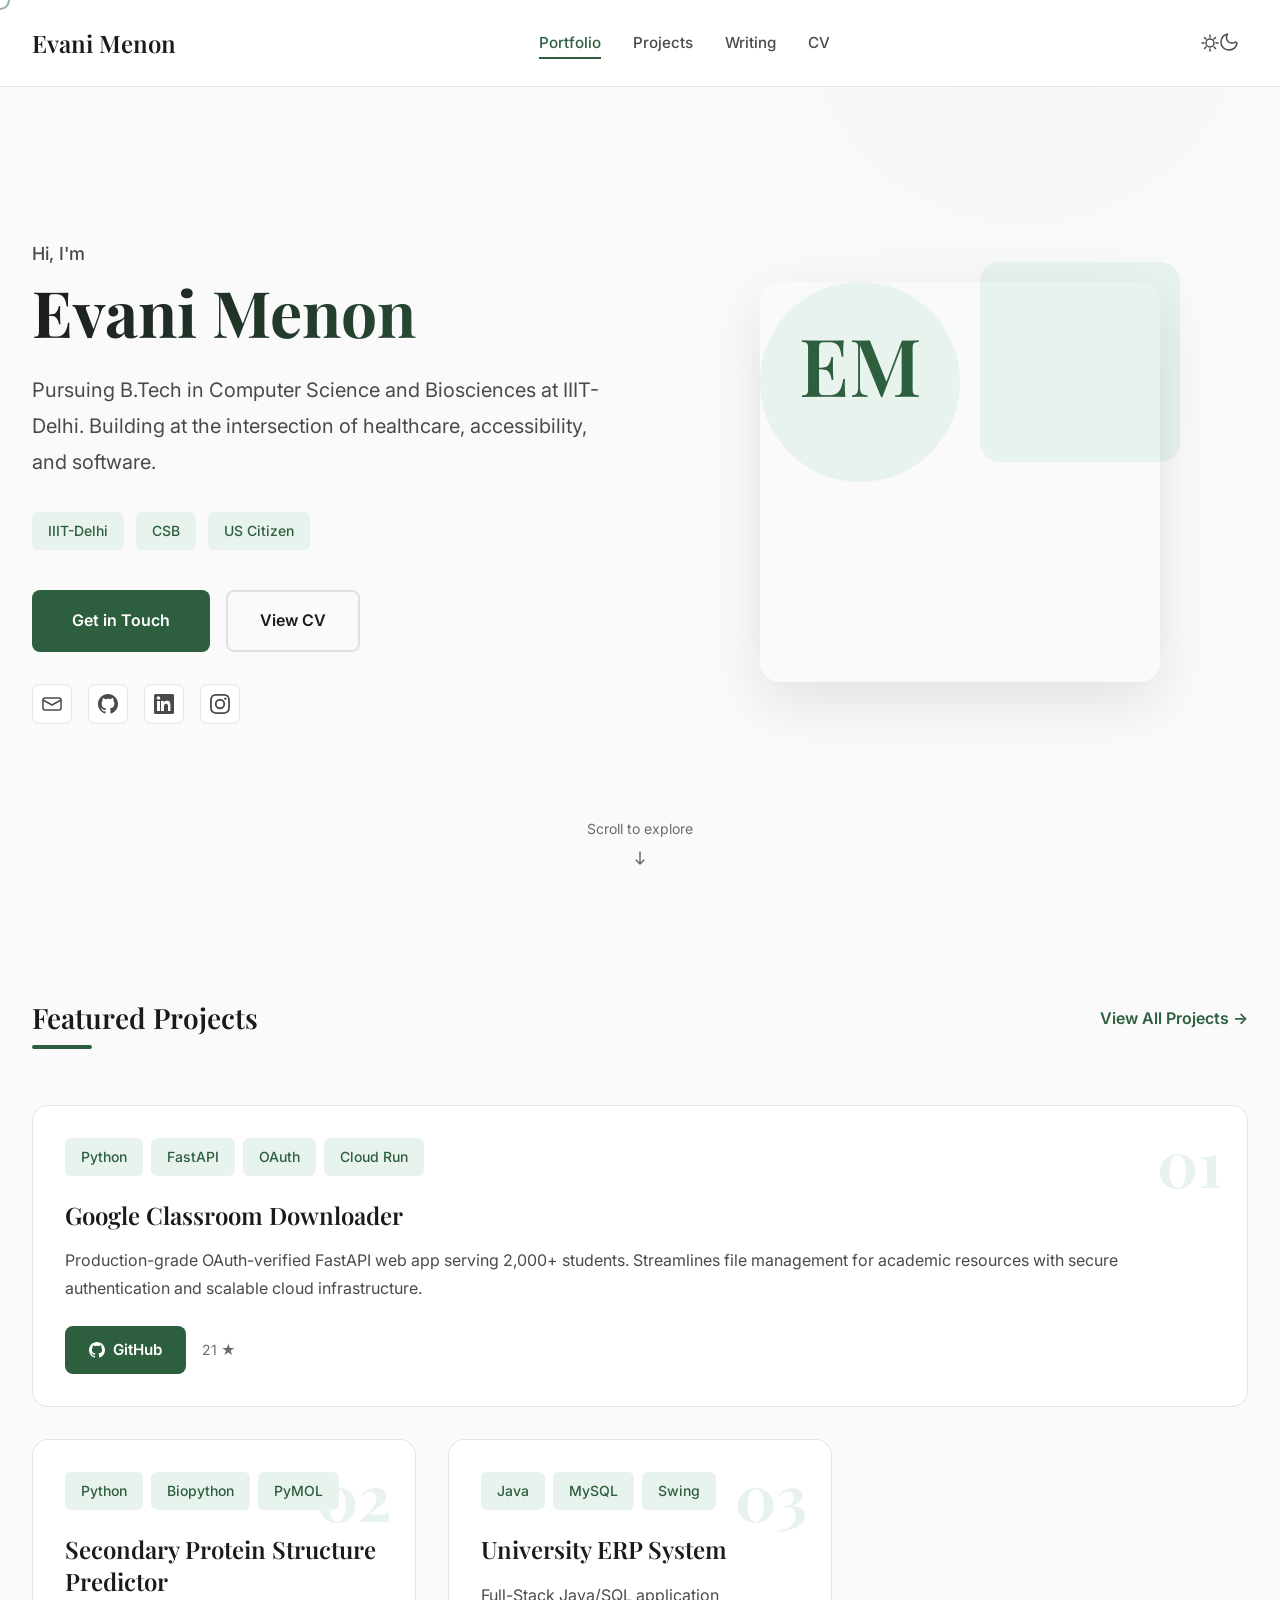
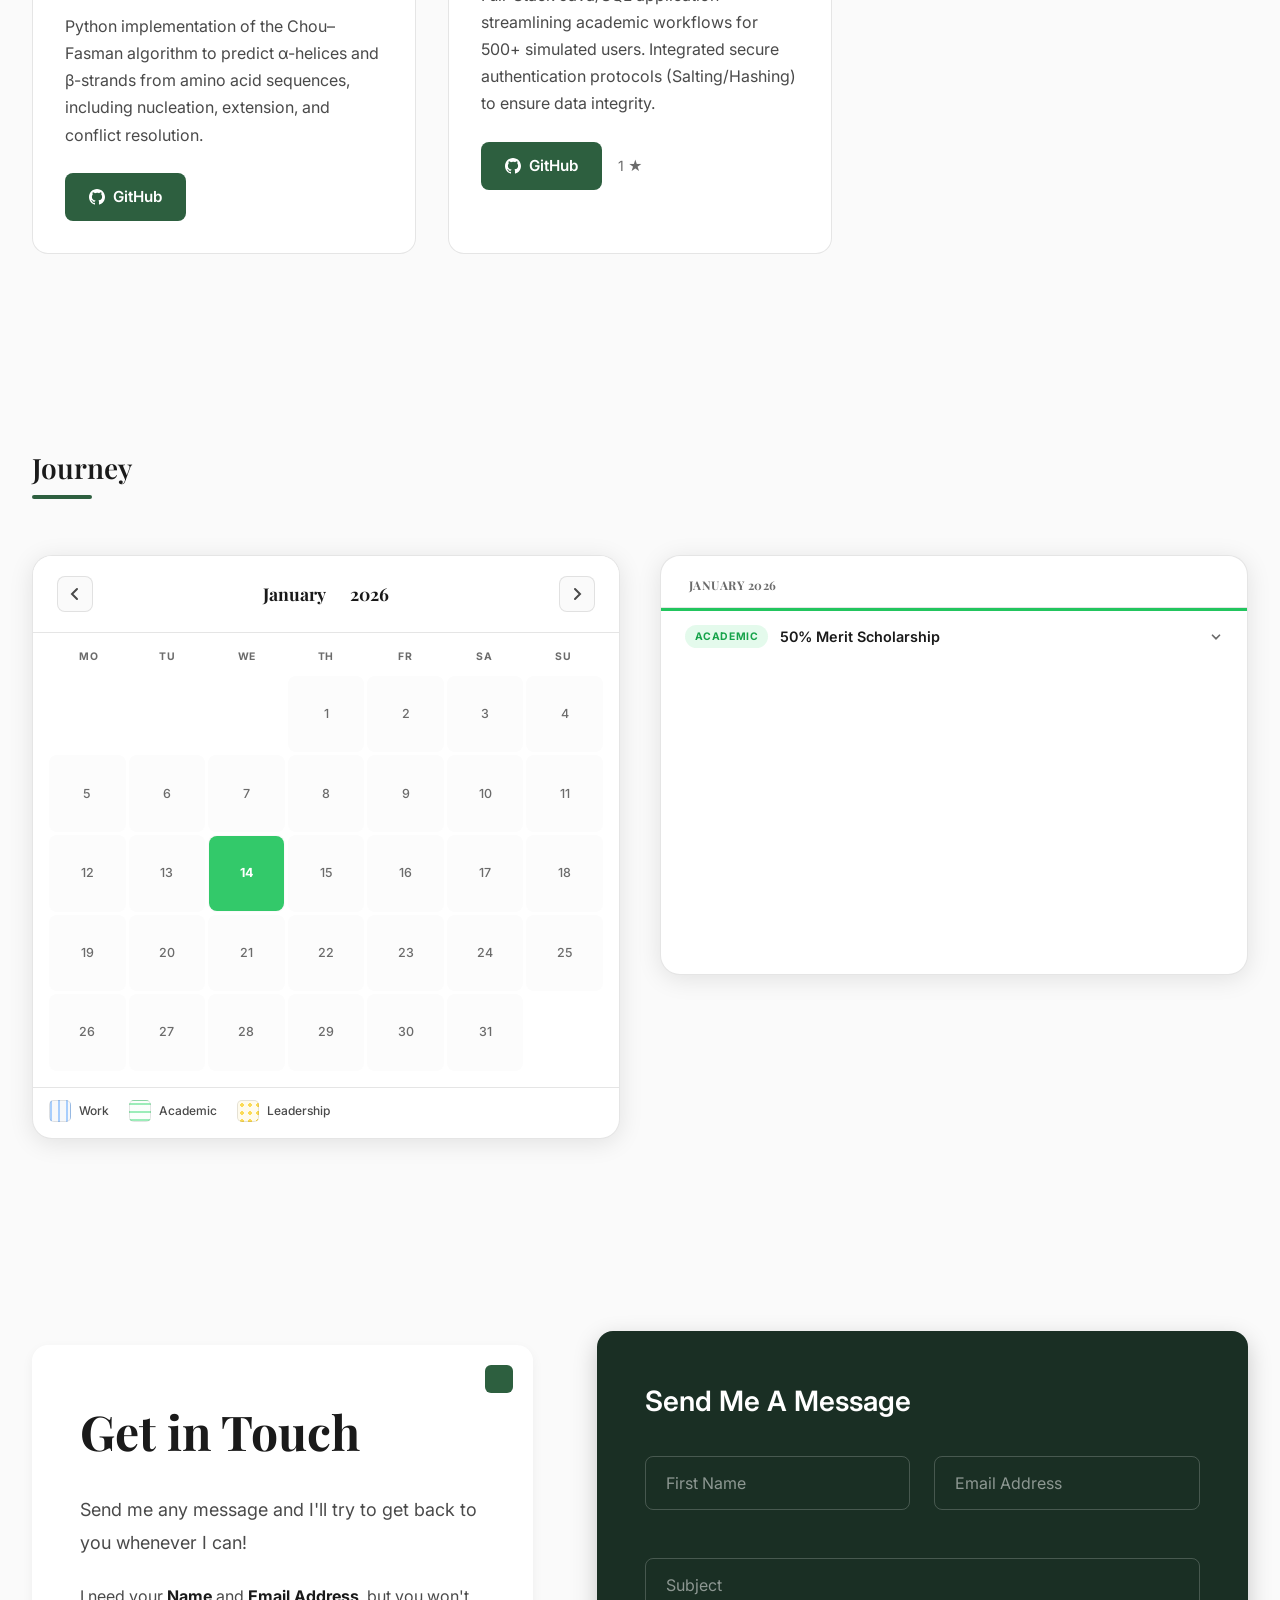
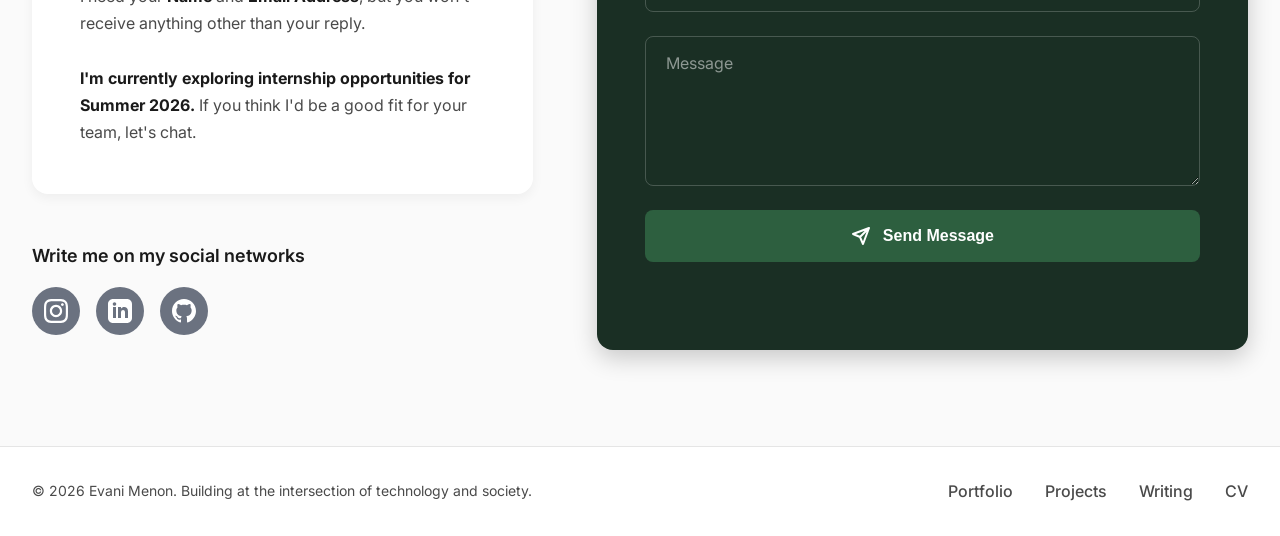
==== commit 4d00a143: "Add calendar view" ====
--- a/index.html
+++ b/index.html
@@ -14,6 +14,7 @@
     <link rel="preconnect" href="https://fonts.googleapis.com">
     <link rel="preconnect" href="https://fonts.gstatic.com" crossorigin>
     <link href="https://fonts.googleapis.com/css2?family=Playfair+Display:wght@400;500;600;700&family=Inter:wght@300;400;500;600;700&display=swap" rel="stylesheet">
+
 </head>
 <body>
     <nav class="nav" id="nav">
@@ -38,6 +39,7 @@
     </nav>
 
     <main>
+        <!-- ═══════════════════════════════ HERO ════════════════════════════════ -->
         <section class="hero" id="home">
             <div class="hero-content">
                 <div class="hero-text">
@@ -72,7 +74,7 @@
                         </a>
                         <a href="https://linkedin.com/in/evanimenon" target="_blank" class="social-link" aria-label="LinkedIn">
                             <svg width="20" height="20" viewBox="0 0 20 20" fill="currentColor">
-                                <path d="M18.5 0h-17C.675 0 0 .675 0 1.5v17c0 .825.675 1.5 1.5 1.5h17c.825 0 1.5-.675 1.5-1.5v-17c0-.825-.675-1.5-1.5-1.5zM6 17H3V7h3v10zM4.5 5.817c-.967 0-1.75-.783-1.75-1.75s.783-1.75 1.75-1.75 1.75.783 1.75 1.75-.783 1.75-1.75 1.75zM17 17h-3v-4.892c0-1.167-.025-2.667-1.625-2.667-1.625 0-1.875 1.267-1.875 2.575V17h-3V7h2.883v1.367h.042c.4-.758 1.383-1.558 2.85-1.558 3.05 0 3.608 2.008 3.608 4.617V17h.117z"/>
+                                <path d="M18.5 0h-17C.675 0 .675 0 0 1.5v17c0 .825.675 1.5 1.5 1.5h17c.825 0 1.5-.675 1.5-1.5v-17c0-.825-.675-1.5-1.5-1.5zM6 17H3V7h3v10zM4.5 5.817c-.967 0-1.75-.783-1.75-1.75s.783-1.75 1.75-1.75 1.75.783 1.75 1.75-.783 1.75-1.75 1.75zM17 17h-3v-4.892c0-3.368-4-3.113-4 0V17h-3V7h2.883v1.367h.042c.4-.758 1.383-1.558 2.85-1.558 3.05 0 3.608 2.008 3.608 4.617V17H17z"/>
                             </svg>
                         </a>
                         <a href="https://instagram.com/evanimenon" target="_blank" class="social-link" aria-label="Instagram">
@@ -102,6 +104,7 @@
             </div>
         </section>
 
+        <!-- ═══════════════════════════ FEATURED PROJECTS ════════════════════════ -->
         <section class="featured-projects" id="projects">
             <div class="section-header">
                 <h2 class="section-title">Featured Projects</h2>
@@ -186,139 +189,98 @@
             </div>
         </section>
 
+        <!-- ══════════════════════ JOURNEY — CALENDAR FLIPBOOK ═══════════════════ -->
         <section class="timeline" id="timeline">
             <div class="section-header">
                 <h2 class="section-title">Journey</h2>
-                <div class="timeline-controls">
-                    <button class="timeline-jump" onclick="document.querySelector('.timeline-container').scrollIntoView({behavior: 'smooth', block: 'end'})">Jump to Bottom ↓</button>
-                </div>
-            </div>
-            <div class="timeline-container">
-                <div class="timeline-line"></div>
-
-                <div class="timeline-item minor" data-category="achievement">
-                    <div class="timeline-marker achievement"></div>
-                    <div class="timeline-content">
-                        <span class="timeline-date">JAN 2026</span>
-                        <p class="timeline-minor-text">
-                            Scholarship increased to 50% for my 3rd Semester at IIIT-Delhi!</p>
-                        <span class="timeline-category">Academic Achievement</span>
-                    </div>
-                </div>
-
-                <div class="timeline-item major" data-category="leadership">
-                    <div class="timeline-marker leadership"></div>
-                    <div class="timeline-content">
-                        <span class="timeline-date">AUG 2025</span>
-                        <h3 class="timeline-title">Founder of Unquote, IIITD</h3>
-                        <p class="timeline-description">
-                            Founded and lead a literary and creative writing initiative at IIIT-Delhi.
-                            Founded and led an official diversity and inclusion club at IIIT-Delhi, focusing on uplifting marginalized groups 
-                            through student-led discussions and activism.
-                        </p>
-                        <span class="timeline-category">Leadership</span>
-                    </div>
-                </div>
-
-                <div class="timeline-item major" data-category="work">
-                    <div class="timeline-marker work"></div>
-                    <div class="timeline-content">
-                        <span class="timeline-date">Aug 2025 - Sep 2025</span>
-                        <h3 class="timeline-title">Research Assistant at Translational Biology Lab, IIIT Delhi</h3>
-                        <p class="timeline-description">
-                            Conducted literature-driven research on transcriptional adaptation, mRNA decay mechanisms, 
-                            and studied molecular basis of mutation severity modulation.
-                        </p>
-                        <span class="timeline-category">Work Experience</span>
-                    </div>
-                </div>
-
-                <div class="timeline-item major" data-category="leadership">
-                    <div class="timeline-marker leadership"></div>
-                    <div class="timeline-content">
-                        <span class="timeline-date">JUN 2025</span>
-                        <p class="timeline-minor-text">
-                            Became the Head of International Outreach at IRC, IIITD. I conducted orientation sessions
-                            for incoming international students.
-                        </p>
-                    </div>
-                </div>
-
-                <div class="timeline-item major" data-category="work">
-                    <div class="timeline-marker work"></div>
-                    <div class="timeline-content">
-                        <span class="timeline-date">JUN 2025 - JUL 2025</span>
-                        <h3 class="timeline-title">Non-Clinical Hospital Intern at Sri Sathya Sai Super Specialty Hospital</h3>
-                        <p class="timeline-description">
-                            Volunteered within the Cardiology Department, balancing writing code with the actual heavy lifting of moving patients and managing the floor. 
-                            It was a high-pressure environment that gave me a real look at the behind-the-scenes of hospital management and a chance to help out patients who really needed it.
-                        </p>
-                        <span class="timeline-category">Work Experience</span>
-
-                    </div>
-                </div>
-
-                <div class="timeline-item major" data-category="work">
-                    <div class="timeline-marker work"></div>
-                    <div class="timeline-content">
-                        <span class="timeline-date">Apr 2025 - JUL 2025</span>
-                        <h3 class="timeline-title">Software Engineer at TravAcs</h3>
-                        <p class="timeline-description">
-                            Created the official web platform for Travacs, an organization that focuses on improving digital accessibility
-                            and enabling inclusive travel experiences for the visually impaired community across Delhi NCR. 
-                            I worked directly with founders and members of the VI community to make sure the site actually worked for their needs.
-                        </p>
-                        <span class="timeline-category">Work Experience</span>
-                    </div>
-                </div>
-
-                <div class="timeline-item minor" data-category="achievement">
-                    <div class="timeline-marker achievement"></div>
-                    <div class="timeline-content">
-                        <span class="timeline-date">Jan 2025</span>
-                        <p class="timeline-minor-text">Completed Agnirva Space Internship</p>
-                    </div>
-                </div>
-
-                <div class="timeline-item minor" data-category="achievement">
-                    <div class="timeline-marker achievement"></div>
-                    <div class="timeline-content">
-                        <span class="timeline-date">AUG 2024</span>
-                        <p class="timeline-minor-text">
-                            Started my B.Tech in Computer Science and Biosciences at IIIT-Delhi. 
-                            Awarded 25% scholarship for my 1st year at IIIT-Delhi for overall academic standing</p>
-                    </div>
-                    <span class="timeline-category">Academic Achievement</span>
-                </div>
-
-                <div class="timeline-item major" data-category="work">
-                    <div class="timeline-marker work"></div>
-                    <div class="timeline-content">
-                        <span class="timeline-date">JUL 2024 - AUG 2024</span>
-                        <h3 class="timeline-title">SWE Intern (AI/ML) at Wildlife Institute of India</h3>
-                        <p class="timeline-description">
-                            Built frontend modules for CaTRAT, an AI-powered camera-trap wildlife image classification system 
-                            used for tiger conservation, working under Prof. Saket Anand. This was my first time coding for a cause! 
-                        </p>
-                        <span class="timeline-category">Work Experience</span>
-                    </div>
-                </div>
-
-                <div class="timeline-item minor" data-category="leadership">
-                    <div class="timeline-marker leadership"></div>
-                    <div class="timeline-content">
-                        <span class="timeline-date">JUN 2023</span>
-                        <p class="timeline-minor-text"> Started as a tutor for 8th-10th graders in Math and Computer Science within my community</p>
-                    </div>
-                </div>
-                
-
-            </div>
-            <div class="timeline-footer">
-                <button class="timeline-jump" onclick="document.querySelector('.timeline').scrollIntoView({behavior: 'smooth'})">Back to Top ↑</button>
+            </div>
+
+            <div class="flipbook-wrap">
+                <!-- LEFT: Calendar panel -->
+                <div class="cal-panel" role="region" aria-label="Journey calendar">
+                    <div class="cal-header">
+                        <button class="cal-nav-btn" id="cal-prev" aria-label="Previous month">
+                            <svg width="16" height="16" viewBox="0 0 16 16" fill="none" stroke="currentColor" stroke-width="2" stroke-linecap="round">
+                                <path d="M10 3L5 8l5 5"/>
+                            </svg>
+                        </button>
+                        <div class="cal-month-year">
+                            <button class="cal-month-btn" id="cal-month-trigger" aria-haspopup="dialog"></button>
+                            <button class="cal-year-btn" id="cal-year-trigger" aria-haspopup="dialog"></button>
+                        </div>
+                        <button class="cal-nav-btn" id="cal-next" aria-label="Next month">
+                            <svg width="16" height="16" viewBox="0 0 16 16" fill="none" stroke="currentColor" stroke-width="2" stroke-linecap="round">
+                                <path d="M6 3l5 5-5 5"/>
+                            </svg>
+                        </button>
+                    </div>
+
+                    <div class="cal-grid-viewport" id="cal-viewport">
+                        <!-- JS renders grid here -->
+                    </div>
+
+                    <div class="cal-legend" role="list" aria-label="Event type legend">
+                        <div class="legend-item" role="listitem">
+                            <div class="legend-swatch swatch-work" aria-hidden="true"></div>
+                            <span>Work</span>
+                        </div>
+                        <div class="legend-item" role="listitem">
+                            <div class="legend-swatch swatch-academic" aria-hidden="true"></div>
+                            <span>Academic</span>
+                        </div>
+                        <div class="legend-item" role="listitem">
+                            <div class="legend-swatch swatch-leadership" aria-hidden="true"></div>
+                            <span>Leadership</span>
+                        </div>
+                    </div>
+                </div>
+
+                <!-- RIGHT: Detail panel (desktop) -->
+                <div class="detail-panel" id="detail-panel" role="region" aria-live="polite" aria-label="Event details">
+                    <div class="detail-empty">
+                        <div class="detail-empty-icon" aria-hidden="true">
+                            <svg width="26" height="26" viewBox="0 0 24 24" fill="none" stroke="currentColor" stroke-width="1.5">
+                                <rect x="3" y="4" width="18" height="18" rx="3"/>
+                                <path d="M16 2v4M8 2v4M3 10h18"/>
+                            </svg>
+                        </div>
+                        <p>Select a highlighted date to view event details</p>
+                    </div>
+                </div>
             </div>
         </section>
 
+        <!-- Jump Picker modal -->
+        <div class="jump-picker-overlay hidden" id="jump-picker" role="dialog" aria-modal="true" aria-label="Jump to month">
+            <div class="jump-picker-modal">
+                <div class="jp-header">
+                    <button class="jp-year-nav" id="jp-prev-year" aria-label="Previous year">
+                        <svg width="14" height="14" viewBox="0 0 16 16" fill="none" stroke="currentColor" stroke-width="2" stroke-linecap="round">
+                            <path d="M10 3L5 8l5 5"/>
+                        </svg>
+                    </button>
+                    <span class="jp-year-label" id="jp-year-label"></span>
+                    <button class="jp-year-nav" id="jp-next-year" aria-label="Next year">
+                        <svg width="14" height="14" viewBox="0 0 16 16" fill="none" stroke="currentColor" stroke-width="2" stroke-linecap="round">
+                            <path d="M6 3l5 5-5 5"/>
+                        </svg>
+                    </button>
+                </div>
+                <div class="jp-months-grid" id="jp-months-grid" role="list"></div>
+                <button class="jp-close" id="jp-close">Cancel</button>
+            </div>
+        </div>
+
+        <!-- Mobile bottom sheet -->
+        <div class="sheet-backdrop" id="sheet-backdrop"></div>
+        <div class="mobile-sheet" id="mobile-sheet" role="dialog" aria-modal="true" aria-label="Event details">
+            <div class="sheet-handle-wrap">
+                <div class="sheet-handle" aria-hidden="true"></div>
+            </div>
+            <div class="sheet-body" id="sheet-body"></div>
+        </div>
+
+        <!-- ════════════════════════════ CONTACT ════════════════════════════════ -->
         <section class="contact" id="contact">
             <div class="contact-wrapper">
                 <div class="contact-left">
@@ -332,13 +294,10 @@
                             I need your <strong>Name</strong> and <strong>Email Address</strong>, but 
                             you won't receive anything other than your reply.<br><br>
                         </p>
-
                         <p class="contact-note">
                             <strong>I'm currently exploring internship opportunities for Summer 2026.</strong>
-                            If you think I'd be a good fit for your team, let’s chat.
-                        </p>
-
-                        
+                            If you think I'd be a good fit for your team, let's chat.
+                        </p>
                     </div>
                     
                     <div class="contact-social-section">
@@ -399,7 +358,7 @@
 
     <footer class="footer">
         <div class="footer-content">
-            <p>&copy; 2025 Evani Menon. Building at the intersection of technology and society.</p>
+            <p>&copy; 2026 Evani Menon. Building at the intersection of technology and society.</p>
             <div class="footer-links">
                 <a href="#home">Portfolio</a>
                 <a href="projects.html">Projects</a>
@@ -411,5 +370,7 @@
 
     <script src="https://cdn.emailjs.com/dist/email.min.js"></script>
     <script src="script.js"></script>
+
+<script src="calendar.js"></script>
 </body>
-</html>
+</html>
--- a/styles.css
+++ b/styles.css
@@ -9,10 +9,10 @@
     --accent-hover: #1f4429;
     --border: rgba(0, 0, 0, 0.1);
     --shadow: rgba(0, 0, 0, 0.1);
-    
+
     --font-display: 'Playfair Display', Georgia, serif;
     --font-body: 'Inter', -apple-system, BlinkMacSystemFont, 'Segoe UI', sans-serif;
-    
+
     --transition-speed: 0.3s;
     --transition-smooth: cubic-bezier(0.4, 0, 0.2, 1);
 }
@@ -47,7 +47,7 @@
     color: var(--text-primary);
     line-height: 1.6;
     transition: background-color var(--transition-speed) var(--transition-smooth),
-                color var(--transition-speed) var(--transition-smooth);
+        color var(--transition-speed) var(--transition-smooth);
 }
 
 .nav {
@@ -178,9 +178,12 @@
 }
 
 @keyframes float {
-    0%, 100% {
+
+    0%,
+    100% {
         transform: translate(0, 0) scale(1);
     }
+
     50% {
         transform: translate(-20px, -20px) scale(1.1);
     }
@@ -207,6 +210,7 @@
         opacity: 0;
         transform: translateY(30px);
     }
+
     to {
         opacity: 1;
         transform: translateY(0);
@@ -358,6 +362,7 @@
         opacity: 0;
         transform: translateX(30px);
     }
+
     to {
         opacity: 1;
         transform: translateX(0);
@@ -399,6 +404,7 @@
     from {
         transform: rotate(0deg);
     }
+
     to {
         transform: rotate(360deg);
     }
@@ -426,9 +432,12 @@
 }
 
 @keyframes bounce {
-    0%, 100% {
+
+    0%,
+    100% {
         transform: translateX(-50%) translateY(0);
     }
+
     50% {
         transform: translateX(-50%) translateY(10px);
     }
@@ -503,9 +512,17 @@
     animation: fadeInUp 0.8s ease-out forwards;
 }
 
-.project-card:nth-child(1) { animation-delay: 0.1s; }
-.project-card:nth-child(2) { animation-delay: 0.2s; }
-.project-card:nth-child(3) { animation-delay: 0.3s; }
+.project-card:nth-child(1) {
+    animation-delay: 0.1s;
+}
+
+.project-card:nth-child(2) {
+    animation-delay: 0.2s;
+}
+
+.project-card:nth-child(3) {
+    animation-delay: 0.3s;
+}
 
 .project-card::before {
     content: '';
@@ -723,7 +740,7 @@
 }
 
 .contact {
-    background:var(--bg-primary);
+    background: var(--bg-primary);
     padding: 6rem 2rem;
 }
 
@@ -992,12 +1009,13 @@
 }
 
 @media (max-width: 1024px) {
+
     .contact-container,
     .contact-wrapper {
         grid-template-columns: 1fr;
         gap: 3rem;
     }
-    
+
     .form-row {
         grid-template-columns: 1fr;
     }
@@ -1038,25 +1056,25 @@
         grid-template-columns: 1fr;
         gap: 3rem;
     }
-    
+
     .hero-name {
         font-size: 3rem;
     }
-    
+
     .image-wrapper {
         width: 300px;
         height: 300px;
     }
-    
+
     .projects-grid {
         grid-template-columns: 1fr;
     }
-    
+
     .contact-container {
         grid-template-columns: 1fr;
         gap: 3rem;
     }
-    
+
     .footer-content {
         flex-direction: column;
         gap: 2rem;
@@ -1068,31 +1086,31 @@
     .nav-links {
         display: none;
     }
-    
+
     .hero {
         padding: 6rem 1.5rem 3rem;
     }
-    
+
     .hero-name {
         font-size: 2.5rem;
     }
-    
+
     .hero-description {
         font-size: 1rem;
     }
-    
+
     .section-title {
         font-size: 2rem;
     }
-    
+
     section {
         padding: 4rem 1.5rem;
     }
-    
+
     .timeline-container {
         padding-left: 1rem;
     }
-    
+
     .timeline-item {
         padding-left: 2rem;
     }
@@ -1357,15 +1375,15 @@
     .page-title {
         font-size: 2.5rem;
     }
-    
+
     .projects-grid {
         grid-template-columns: 1fr;
     }
-    
+
     .featured-project {
         padding: 2rem;
     }
-    
+
     .featured-title {
         font-size: 1.75rem;
     }
@@ -1460,6 +1478,21 @@
     margin-bottom: 4rem;
 }
 
+.featured-post-link {
+    text-decoration: none;
+    color: inherit;
+    display: block;
+}
+
+.featured-post-link .featured-post {
+    cursor: pointer;
+}
+
+.featured-post-link:hover .featured-post {
+    transform: translateY(-4px);
+    box-shadow: 0 12px 32px var(--shadow);
+}
+
 .featured-post {
     position: relative;
     background: linear-gradient(135deg, var(--accent-light) 0%, var(--bg-secondary) 100%);
@@ -1617,11 +1650,11 @@
     .featured-post-title {
         font-size: 1.75rem;
     }
-    
+
     .posts-grid {
         grid-template-columns: 1fr;
     }
-    
+
     .subscribe-form {
         flex-direction: column;
     }
@@ -1860,25 +1893,229 @@
         flex-direction: column;
         gap: 0.5rem;
     }
-    
+
     .cv-date {
         white-space: normal;
     }
-    
+
     .cv-section-content {
         padding: 0 1.5rem;
     }
-    
+
     .cv-section.expanded .cv-section-content {
         padding: 0 1.5rem 1.5rem;
     }
-    
+
     .cv-section-header {
         padding: 1.25rem 1.5rem;
     }
-    
+
     .section-title {
         font-size: 1.25rem;
+    }
+}
+
+/* Article Page */
+.article-page {
+    min-height: 100vh;
+}
+
+.article-hero {
+    padding: 7rem 2rem 3rem;
+    background: linear-gradient(135deg, var(--bg-primary) 0%, var(--bg-secondary) 100%);
+}
+
+.article-hero-inner {
+    max-width: 760px;
+    margin: 0 auto;
+}
+
+.article-back {
+    display: inline-flex;
+    align-items: center;
+    gap: 0.5rem;
+    color: var(--accent);
+    text-decoration: none;
+    font-weight: 600;
+    font-size: 0.9rem;
+    margin-bottom: 2rem;
+    transition: gap var(--transition-speed) var(--transition-smooth);
+}
+
+.article-back:hover {
+    gap: 0.75rem;
+}
+
+.article-tag-row {
+    display: flex;
+    gap: 0.5rem;
+    margin-bottom: 1.25rem;
+}
+
+.article-tag {
+    padding: 0.3rem 0.85rem;
+    background: var(--accent-light);
+    color: var(--accent);
+    border-radius: 14px;
+    font-size: 0.775rem;
+    font-weight: 600;
+}
+
+.article-title {
+    font-family: var(--font-display);
+    font-size: 2.75rem;
+    font-weight: 700;
+    color: var(--text-primary);
+    line-height: 1.25;
+    margin-bottom: 1.25rem;
+}
+
+.article-meta {
+    display: flex;
+    gap: 1.5rem;
+    color: var(--text-muted);
+    font-size: 0.875rem;
+    padding-bottom: 2rem;
+    border-bottom: 1px solid var(--border);
+}
+
+.article-body {
+    padding: 3.5rem 2rem 5rem;
+}
+
+.article-body-inner {
+    max-width: 760px;
+    margin: 0 auto;
+}
+
+.article-body p {
+    color: var(--text-secondary);
+    font-size: 1.075rem;
+    line-height: 1.9;
+    margin-bottom: 1.75rem;
+}
+
+.article-body blockquote {
+    border-left: 3px solid var(--accent);
+    margin: 2.25rem 0;
+    padding: 0.25rem 0 0.25rem 1.75rem;
+    background: var(--accent-light);
+    border-radius: 0 10px 10px 0;
+}
+
+.article-body blockquote p {
+    color: var(--text-primary);
+    font-style: italic;
+    font-size: 1.05rem;
+    margin-bottom: 0;
+}
+
+.article-body blockquote .quote-attr {
+    display: block;
+    margin-top: 0.6rem;
+    font-style: normal;
+    font-size: 0.82rem;
+    color: var(--text-muted);
+    font-weight: 600;
+}
+
+.article-image {
+    width: 100%;
+    border-radius: 12px;
+    overflow: hidden;
+    margin: 2rem 0 0.6rem;
+    background: var(--accent-light);
+    border: 1px solid var(--border);
+}
+
+.article-image img {
+    width: 100%;
+    display: block;
+}
+
+.article-image-placeholder {
+    width: 100%;
+    aspect-ratio: 16 / 9;
+    background: var(--accent-light);
+    display: flex;
+    align-items: center;
+    justify-content: center;
+    color: var(--text-muted);
+    font-size: 0.85rem;
+    gap: 0.6rem;
+}
+
+.article-image-placeholder svg {
+    opacity: 0.5;
+}
+
+.article-caption {
+    font-size: 0.82rem;
+    color: var(--text-muted);
+    text-align: center;
+    margin-bottom: 2rem;
+    font-style: italic;
+}
+
+.article-footer {
+    max-width: 760px;
+    margin: 0 auto;
+    padding: 2.5rem 0 0;
+    border-top: 1px solid var(--border);
+    display: flex;
+    justify-content: space-between;
+    align-items: center;
+}
+
+.article-footer-back {
+    display: inline-flex;
+    align-items: center;
+    gap: 0.5rem;
+    color: var(--accent);
+    text-decoration: none;
+    font-weight: 600;
+    font-size: 0.9rem;
+    transition: gap var(--transition-speed) var(--transition-smooth);
+}
+
+.article-footer-back:hover {
+    gap: 0.75rem;
+}
+
+.article-footer-author {
+    text-align: right;
+    color: var(--text-muted);
+    font-size: 0.82rem;
+}
+
+.article-footer-author strong {
+    display: block;
+    color: var(--text-primary);
+    font-size: 0.9rem;
+    margin-bottom: 0.15rem;
+}
+
+@media (max-width: 768px) {
+    .article-title {
+        font-size: 2rem;
+    }
+
+    .article-hero {
+        padding: 6rem 1.5rem 2.5rem;
+    }
+
+    .article-body {
+        padding: 2.5rem 1.5rem 4rem;
+    }
+
+    .article-footer {
+        flex-direction: column;
+        gap: 1.5rem;
+        align-items: flex-start;
+    }
+
+    .article-footer-author {
+        text-align: left;
     }
 }
 
@@ -1894,3 +2131,824 @@
     color: var(--text-secondary);
     font-size: 0.875rem;
 }
+
+
+
+
+
+
+
+/* ─── Calendar Flipbook ─────────────────────────────────────── */
+
+.flipbook-wrap {
+    display: grid;
+    grid-template-columns: 1fr 1fr;
+    gap: 2.5rem;
+    align-items: start;
+}
+
+/* ── Left panel: calendar ── */
+.cal-panel {
+    background: var(--bg-secondary);
+    border: 1px solid var(--border);
+    border-radius: 20px;
+    overflow: hidden;
+    box-shadow: 0 4px 24px var(--shadow);
+    position: sticky;
+    top: 6rem;
+}
+
+.cal-header {
+    display: flex;
+    align-items: center;
+    justify-content: space-between;
+    padding: 1.25rem 1.5rem;
+    border-bottom: 1px solid var(--border);
+    background: var(--bg-secondary);
+}
+
+.cal-nav-btn {
+    width: 36px;
+    height: 36px;
+    border: 1px solid var(--border);
+    border-radius: 8px;
+    background: var(--bg-primary);
+    color: var(--text-secondary);
+    cursor: pointer;
+    display: flex;
+    align-items: center;
+    justify-content: center;
+    transition: all 0.2s ease;
+    flex-shrink: 0;
+}
+
+.cal-nav-btn:hover {
+    border-color: var(--accent);
+    color: var(--accent);
+    background: var(--accent-light);
+}
+
+.cal-month-year {
+    display: flex;
+    align-items: center;
+    gap: 0.5rem;
+}
+
+.cal-month-btn,
+.cal-year-btn {
+    font-family: var(--font-display);
+    font-size: 1.1rem;
+    font-weight: 700;
+    color: var(--text-primary);
+    background: none;
+    border: none;
+    cursor: pointer;
+    padding: 0.25rem 0.5rem;
+    border-radius: 6px;
+    transition: all 0.2s ease;
+}
+
+.cal-month-btn:hover,
+.cal-year-btn:hover {
+    background: var(--accent-light);
+    color: var(--accent);
+}
+
+/* ── Sliding grid ── */
+.cal-grid-viewport {
+    overflow: hidden;
+    position: relative;
+}
+
+.cal-grid-slider {
+    display: flex;
+    will-change: transform;
+}
+
+.cal-grid {
+    min-width: 100%;
+    padding: 0.75rem 1rem 1rem;
+    flex-shrink: 0;
+}
+
+.cal-weekdays {
+    display: grid;
+    grid-template-columns: repeat(7, 1fr);
+    margin-bottom: 0.4rem;
+}
+
+.cal-weekday {
+    text-align: center;
+    font-size: 0.65rem;
+    font-weight: 700;
+    letter-spacing: 0.08em;
+    text-transform: uppercase;
+    color: var(--text-muted);
+    padding: 0.25rem 0;
+}
+
+.cal-days {
+    display: grid;
+    grid-template-columns: repeat(7, 1fr);
+    gap: 3px;
+}
+
+/* ── Day cell ── */
+.cal-day {
+    aspect-ratio: 1;
+    border-radius: 8px;
+    display: flex;
+    align-items: center;
+    justify-content: center;
+    font-size: 0.78rem;
+    font-weight: 500;
+    cursor: default;
+    position: relative;
+    transition: transform 0.15s ease, box-shadow 0.15s ease;
+    color: var(--text-secondary);
+    background-color: var(--bg-primary);
+    user-select: none;
+}
+
+.cal-day.empty {
+    /* Truly empty padding cell, no number */
+    background: transparent;
+    pointer-events: none;
+}
+
+.cal-day.muted {
+    /* Day with no events — slightly dimmer */
+    background: color-mix(in srgb, var(--bg-primary) 60%, var(--bg-secondary) 40%);
+    color: var(--text-muted);
+}
+
+.cal-day.has-event {
+    cursor: pointer;
+    color: var(--text-primary);
+    font-weight: 600;
+    border: 1px solid transparent;
+}
+
+.cal-day.has-event:hover {
+    transform: scale(1.12);
+    box-shadow: 0 4px 12px var(--shadow);
+    z-index: 2;
+    border-color: rgba(255, 255, 255, 0.2);
+}
+
+.cal-day.selected {
+    outline: 2.5px solid var(--accent);
+    outline-offset: 1px;
+    z-index: 3;
+    transform: scale(1.08);
+}
+
+/* Start-of-event triangle marker */
+.cal-day.event-start::after {
+    content: '';
+    position: absolute;
+    top: 0;
+    left: 0;
+    width: 0;
+    height: 0;
+    border-style: solid;
+    border-width: 9px 9px 0 0;
+    border-color: var(--accent) transparent transparent transparent;
+    border-radius: 2px 0 0 0;
+    z-index: 4;
+}
+
+/* ── Pattern definitions ──
+           Work:     blue vertical stripes
+           Academic: green horizontal stripes
+           Leadership: yellow polka dots
+           Applied via inline style (background shorthand for layering)
+        ── */
+
+/* ── Legend ── */
+.cal-legend {
+    display: flex;
+    gap: 1.25rem;
+    padding: 0.75rem 1rem 1rem;
+    border-top: 1px solid var(--border);
+    flex-wrap: wrap;
+}
+
+.legend-item {
+    display: flex;
+    align-items: center;
+    gap: 0.5rem;
+    font-size: 0.75rem;
+    color: var(--text-secondary);
+    font-weight: 500;
+}
+
+.legend-swatch {
+    width: 22px;
+    height: 22px;
+    border-radius: 5px;
+    border: 1px solid var(--border);
+}
+
+.swatch-work {
+    background: repeating-linear-gradient(90deg,
+            rgba(96, 165, 250, 0.55) 0px,
+            rgba(96, 165, 250, 0.55) 2.5px,
+            rgba(226, 232, 240, 0.3) 2.5px,
+            rgba(226, 232, 240, 0.3) 8px);
+}
+
+[data-theme="dark"] .swatch-work {
+    background: repeating-linear-gradient(90deg,
+            rgba(96, 165, 250, 0.55) 0px,
+            rgba(96, 165, 250, 0.55) 2.5px,
+            rgba(30, 41, 59, 0.4) 2.5px,
+            rgba(30, 41, 59, 0.4) 8px);
+}
+
+.swatch-academic {
+    background: repeating-linear-gradient(0deg,
+            rgba(74, 222, 128, 0.55) 0px,
+            rgba(74, 222, 128, 0.55) 2.5px,
+            rgba(240, 253, 244, 0.3) 2.5px,
+            rgba(240, 253, 244, 0.3) 8px);
+}
+
+.swatch-leadership {
+    background-color: rgba(250, 204, 21, 0.08);
+    background-image: radial-gradient(circle, rgba(250, 204, 21, 0.7) 2px, transparent 2px);
+    background-size: 8px 8px;
+}
+
+/* ── Right panel: detail ── */
+.detail-panel {
+    background: var(--bg-secondary);
+    border: 1px solid var(--border);
+    border-radius: 20px;
+    min-height: 420px;
+    box-shadow: 0 4px 24px var(--shadow);
+    overflow: hidden;
+    display: flex;
+    flex-direction: column;
+}
+
+.detail-empty {
+    flex: 1;
+    display: flex;
+    flex-direction: column;
+    align-items: center;
+    justify-content: center;
+    gap: 1rem;
+    padding: 3rem;
+    text-align: center;
+    color: var(--text-muted);
+}
+
+.detail-empty-icon {
+    width: 56px;
+    height: 56px;
+    border-radius: 14px;
+    background: var(--accent-light);
+    display: flex;
+    align-items: center;
+    justify-content: center;
+    color: var(--accent);
+}
+
+.detail-empty p {
+    font-size: 0.9rem;
+    line-height: 1.6;
+    max-width: 200px;
+}
+
+.detail-content {
+    flex: 1;
+    display: flex;
+    flex-direction: column;
+    animation: detailFadeIn 0.25s ease;
+}
+
+@keyframes detailFadeIn {
+    from {
+        opacity: 0;
+        transform: translateY(6px);
+    }
+
+    to {
+        opacity: 1;
+        transform: translateY(0);
+    }
+}
+
+.detail-top-bar {
+    height: 5px;
+    flex-shrink: 0;
+}
+
+.detail-body {
+    padding: 1.75rem 2rem;
+    flex: 1;
+    display: flex;
+    flex-direction: column;
+    gap: 1rem;
+}
+
+.detail-category-badge {
+    display: inline-flex;
+    align-items: center;
+    gap: 0.4rem;
+    padding: 0.3rem 0.8rem;
+    border-radius: 20px;
+    font-size: 0.7rem;
+    font-weight: 700;
+    letter-spacing: 0.06em;
+    text-transform: uppercase;
+    width: fit-content;
+}
+
+.badge-work {
+    background: rgba(96, 165, 250, 0.15);
+    color: #3b82f6;
+}
+
+.badge-academic {
+    background: rgba(74, 222, 128, 0.15);
+    color: #16a34a;
+}
+
+.badge-leadership {
+    background: rgba(250, 204, 21, 0.15);
+    color: #92400e;
+}
+
+[data-theme="dark"] .badge-leadership {
+    color: #fbbf24;
+}
+
+.detail-title {
+    font-family: var(--font-display);
+    font-size: 1.6rem;
+    font-weight: 700;
+    color: var(--text-primary);
+    line-height: 1.3;
+    margin: 0;
+}
+
+.detail-org {
+    font-size: 0.9rem;
+    font-weight: 600;
+    color: var(--accent);
+}
+
+.detail-date-range {
+    font-size: 0.8rem;
+    color: var(--text-muted);
+    font-weight: 500;
+}
+
+.detail-description {
+    font-size: 0.9rem;
+    color: var(--text-secondary);
+    line-height: 1.75;
+    flex: 1;
+}
+
+.detail-divider {
+    width: 40px;
+    height: 3px;
+    background: var(--accent);
+    border-radius: 2px;
+}
+
+/* Multiple events on one day */
+.multi-event-list {
+    display: flex;
+    flex-direction: column;
+    gap: 1.25rem;
+}
+
+.multi-event-item {
+    padding: 1rem 1.25rem;
+    border-radius: 12px;
+    border: 1px solid var(--border);
+    background: var(--bg-primary);
+}
+
+.multi-event-item .detail-title {
+    font-size: 1.1rem;
+}
+
+/* ── Jump Picker overlay ── */
+.jump-picker-overlay {
+    position: fixed;
+    inset: 0;
+    background: rgba(0, 0, 0, 0.45);
+    z-index: 2000;
+    display: flex;
+    align-items: center;
+    justify-content: center;
+    animation: overlayIn 0.2s ease;
+    backdrop-filter: blur(4px);
+}
+
+.jump-picker-overlay.hidden {
+    display: none;
+}
+
+@keyframes overlayIn {
+    from {
+        opacity: 0;
+    }
+
+    to {
+        opacity: 1;
+    }
+}
+
+.jump-picker-modal {
+    background: var(--bg-secondary);
+    border: 1px solid var(--border);
+    border-radius: 20px;
+    padding: 1.5rem;
+    width: min(380px, 92vw);
+    box-shadow: 0 24px 64px rgba(0, 0, 0, 0.3);
+    animation: modalIn 0.25s cubic-bezier(0.34, 1.56, 0.64, 1);
+}
+
+@keyframes modalIn {
+    from {
+        opacity: 0;
+        transform: scale(0.9) translateY(20px);
+    }
+
+    to {
+        opacity: 1;
+        transform: scale(1) translateY(0);
+    }
+}
+
+.jp-header {
+    display: flex;
+    align-items: center;
+    justify-content: space-between;
+    margin-bottom: 1.25rem;
+}
+
+.jp-year-nav {
+    width: 32px;
+    height: 32px;
+    border: 1px solid var(--border);
+    border-radius: 8px;
+    background: var(--bg-primary);
+    color: var(--text-secondary);
+    cursor: pointer;
+    display: flex;
+    align-items: center;
+    justify-content: center;
+    transition: all 0.2s ease;
+}
+
+.jp-year-nav:hover {
+    border-color: var(--accent);
+    color: var(--accent);
+}
+
+.jp-year-label {
+    font-family: var(--font-display);
+    font-size: 1.25rem;
+    font-weight: 700;
+    color: var(--text-primary);
+}
+
+.jp-months-grid {
+    display: grid;
+    grid-template-columns: repeat(4, 1fr);
+    gap: 0.5rem;
+}
+
+.jp-month-btn {
+    padding: 0.65rem 0.25rem;
+    border: 1px solid var(--border);
+    border-radius: 10px;
+    background: var(--bg-primary);
+    color: var(--text-secondary);
+    font-size: 0.8rem;
+    font-weight: 600;
+    cursor: pointer;
+    transition: all 0.2s ease;
+    text-align: center;
+}
+
+.jp-month-btn:hover:not(:disabled) {
+    border-color: var(--accent);
+    color: var(--accent);
+    background: var(--accent-light);
+}
+
+.jp-month-btn.has-events {
+    background: var(--accent-light);
+    color: var(--accent);
+    border-color: var(--accent);
+}
+
+.jp-month-btn.current {
+    background: var(--accent);
+    color: white;
+    border-color: var(--accent);
+}
+
+.jp-month-btn:disabled {
+    opacity: 0.35;
+    cursor: not-allowed;
+}
+
+.jp-close {
+    display: block;
+    width: 100%;
+    margin-top: 1rem;
+    padding: 0.65rem;
+    border: 1px solid var(--border);
+    border-radius: 10px;
+    background: transparent;
+    color: var(--text-muted);
+    font-size: 0.85rem;
+    font-weight: 600;
+    cursor: pointer;
+    transition: all 0.2s ease;
+}
+
+.jp-close:hover {
+    border-color: var(--text-muted);
+    color: var(--text-primary);
+}
+
+/* ── Mobile bottom sheet ── */
+.sheet-backdrop {
+    position: fixed;
+    inset: 0;
+    background: rgba(0, 0, 0, 0.4);
+    z-index: 1500;
+    opacity: 0;
+    pointer-events: none;
+    transition: opacity 0.3s ease;
+}
+
+.sheet-backdrop.visible {
+    opacity: 1;
+    pointer-events: all;
+}
+
+.mobile-sheet {
+    position: fixed;
+    bottom: 0;
+    left: 0;
+    right: 0;
+    background: var(--bg-secondary);
+    border-radius: 20px 20px 0 0;
+    z-index: 1600;
+    transform: translateY(100%);
+    transition: transform 0.35s cubic-bezier(0.32, 0.72, 0, 1);
+    max-height: 75vh;
+    overflow-y: auto;
+    box-shadow: 0 -8px 40px rgba(0, 0, 0, 0.2);
+}
+
+.mobile-sheet.open {
+    transform: translateY(0);
+}
+
+.sheet-handle-wrap {
+    display: flex;
+    justify-content: center;
+    padding: 0.75rem;
+    position: sticky;
+    top: 0;
+    background: var(--bg-secondary);
+    z-index: 1;
+}
+
+.sheet-handle {
+    width: 36px;
+    height: 4px;
+    background: var(--border);
+    border-radius: 2px;
+}
+
+.sheet-body {
+    padding: 0 1.5rem 2rem;
+}
+
+/* ── Responsive ── */
+@media (max-width: 900px) {
+    .flipbook-wrap {
+        grid-template-columns: 1fr;
+        gap: 1.5rem;
+    }
+
+    .cal-panel {
+        position: static;
+    }
+
+    .detail-panel {
+        display: none;
+        /* shown only as bottom sheet on mobile */
+    }
+}
+
+@media (min-width: 901px) {
+
+    .mobile-sheet,
+    .sheet-backdrop {
+        display: none !important;
+    }
+}
+
+/* Today highlight */
+.cal-day.today {
+    box-shadow: inset 0 0 0 2px rgba(45, 95, 63, 0.45);
+}
+
+
+/* ─── Calendar: day number & point events ──────────────────────────── */
+
+.cal-day-num {
+    position: relative;
+    z-index: 1;
+    line-height: 1;
+}
+
+.point-event-circle {
+    position: absolute;
+    inset: 0;
+    border-radius: 8px;
+    background: var(--point-color, var(--accent));
+    opacity: 0.92;
+    z-index: 2;
+    pointer-events: none;
+}
+
+/* When a day has a point event, make the number visible over the circle */
+.cal-day.has-event .cal-day-num {
+    z-index: 3;
+    color: #fff;
+    font-weight: 700;
+    mix-blend-mode: normal;
+}
+
+/* For range-event cells (no circle), restore normal text color */
+.cal-day.has-event:not(:has(.point-event-circle)) .cal-day-num {
+    color: var(--text-primary);
+}
+
+/* ─── Calendar viewport: fixed height, no collapse during slide ─────── */
+
+.cal-grid-viewport {
+    /* Enough for 6 rows + weekday header without growing */
+    min-height: 320px;
+}
+
+/* ─── Right panel: month event list ────────────────────────────────── */
+
+.month-panel {
+    display: flex;
+    flex-direction: column;
+    height: 100%;
+}
+
+.month-panel-heading {
+    font-family: var(--font-display);
+    font-size: 1rem;
+    font-weight: 700;
+    color: var(--text-muted);
+    padding: 1.25rem 1.75rem 0.75rem;
+    letter-spacing: 0.04em;
+    text-transform: uppercase;
+    font-size: 0.75rem;
+    border-bottom: 1px solid var(--border);
+}
+
+.month-event-list {
+    display: flex;
+    flex-direction: column;
+    gap: 0;
+    overflow-y: auto;
+    flex: 1;
+}
+
+/* ─── Month event item ──────────────────────────────────────────────── */
+
+.month-event-item {
+    border-bottom: 1px solid var(--border);
+    cursor: pointer;
+    transition: background 0.18s ease;
+    position: relative;
+    overflow: hidden;
+}
+
+.month-event-item:last-child {
+    border-bottom: none;
+}
+
+.month-event-item:hover {
+    background: var(--accent-light);
+}
+
+.month-event-item.expanded {
+    background: var(--accent-light);
+}
+
+.mev-bar {
+    height: 3px;
+    width: 100%;
+    flex-shrink: 0;
+}
+
+.mev-summary {
+    display: flex;
+    align-items: center;
+    gap: 0.75rem;
+    padding: 0.9rem 1.5rem;
+}
+
+.mev-badge {
+    flex-shrink: 0;
+    font-size: 0.65rem;
+    font-weight: 700;
+    letter-spacing: 0.06em;
+    text-transform: uppercase;
+    padding: 0.2rem 0.6rem;
+    border-radius: 12px;
+}
+
+.mev-badge.badge-work {
+    background: rgba(96, 165, 250, 0.15);
+    color: #3b82f6;
+}
+
+.mev-badge.badge-academic {
+    background: rgba(74, 222, 128, 0.15);
+    color: #16a34a;
+}
+
+.mev-badge.badge-leadership {
+    background: rgba(250, 204, 21, 0.15);
+    color: #92400e;
+}
+
+[data-theme="dark"] .mev-badge.badge-leadership {
+    color: #fbbf24;
+}
+
+.mev-title {
+    flex: 1;
+    font-size: 0.9rem;
+    font-weight: 600;
+    color: var(--text-primary);
+    line-height: 1.3;
+}
+
+.mev-chevron {
+    flex-shrink: 0;
+    color: var(--text-muted);
+    transition: transform 0.22s ease;
+    display: flex;
+    align-items: center;
+}
+
+.month-event-item.expanded .mev-chevron {
+    transform: rotate(180deg);
+}
+
+/* Expandable detail section */
+.mev-detail {
+    max-height: 0;
+    overflow: hidden;
+    padding: 0 1.5rem;
+    transition: max-height 0.28s cubic-bezier(0.4, 0, 0.2, 1),
+                padding    0.28s cubic-bezier(0.4, 0, 0.2, 1);
+}
+
+.month-event-item.expanded .mev-detail {
+    max-height: 400px;
+    padding: 0 1.5rem 1.25rem;
+}
+
+.mev-org {
+    font-size: 0.8rem;
+    font-weight: 600;
+    color: var(--accent);
+    margin-bottom: 0.3rem;
+}
+
+.mev-range {
+    font-size: 0.75rem;
+    color: var(--text-muted);
+    font-weight: 500;
+    margin-bottom: 0.75rem;
+}
+
+.mev-desc {
+    font-size: 0.85rem;
+    color: var(--text-secondary);
+    line-height: 1.7;
+}
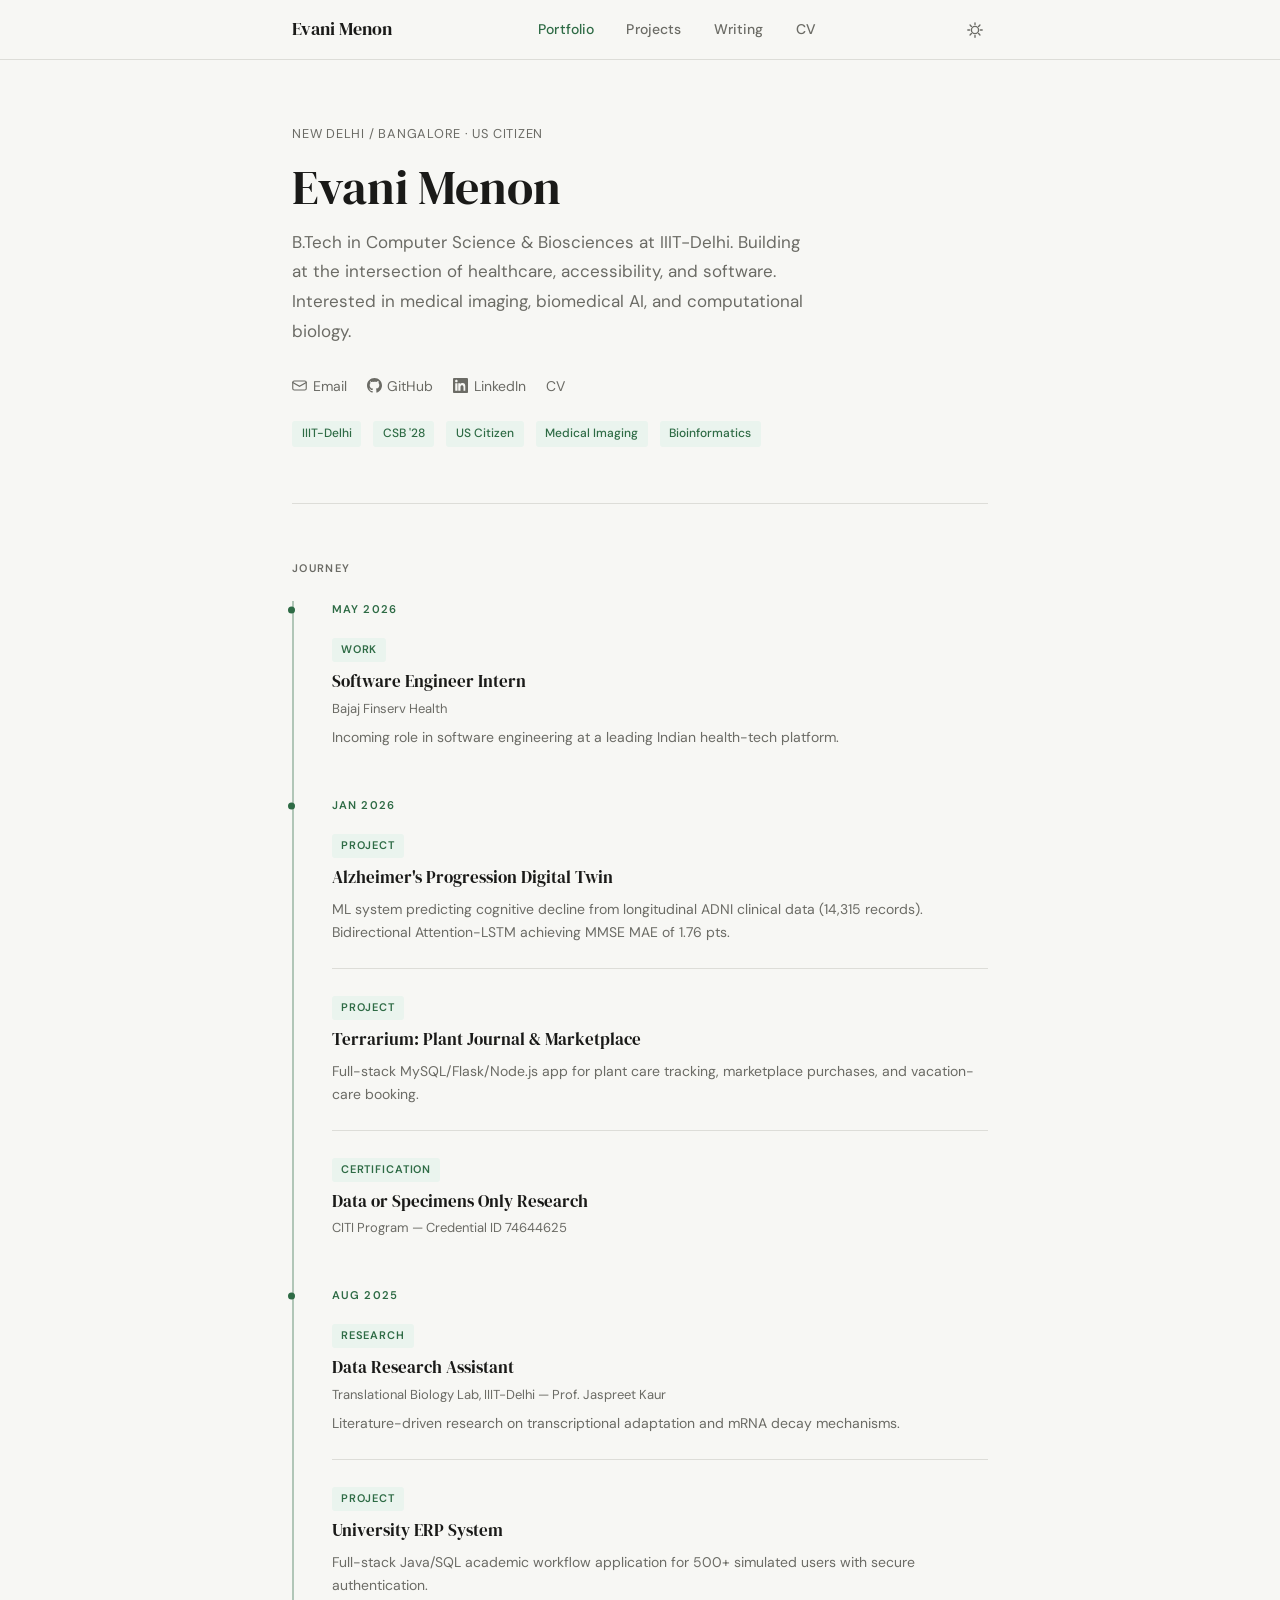
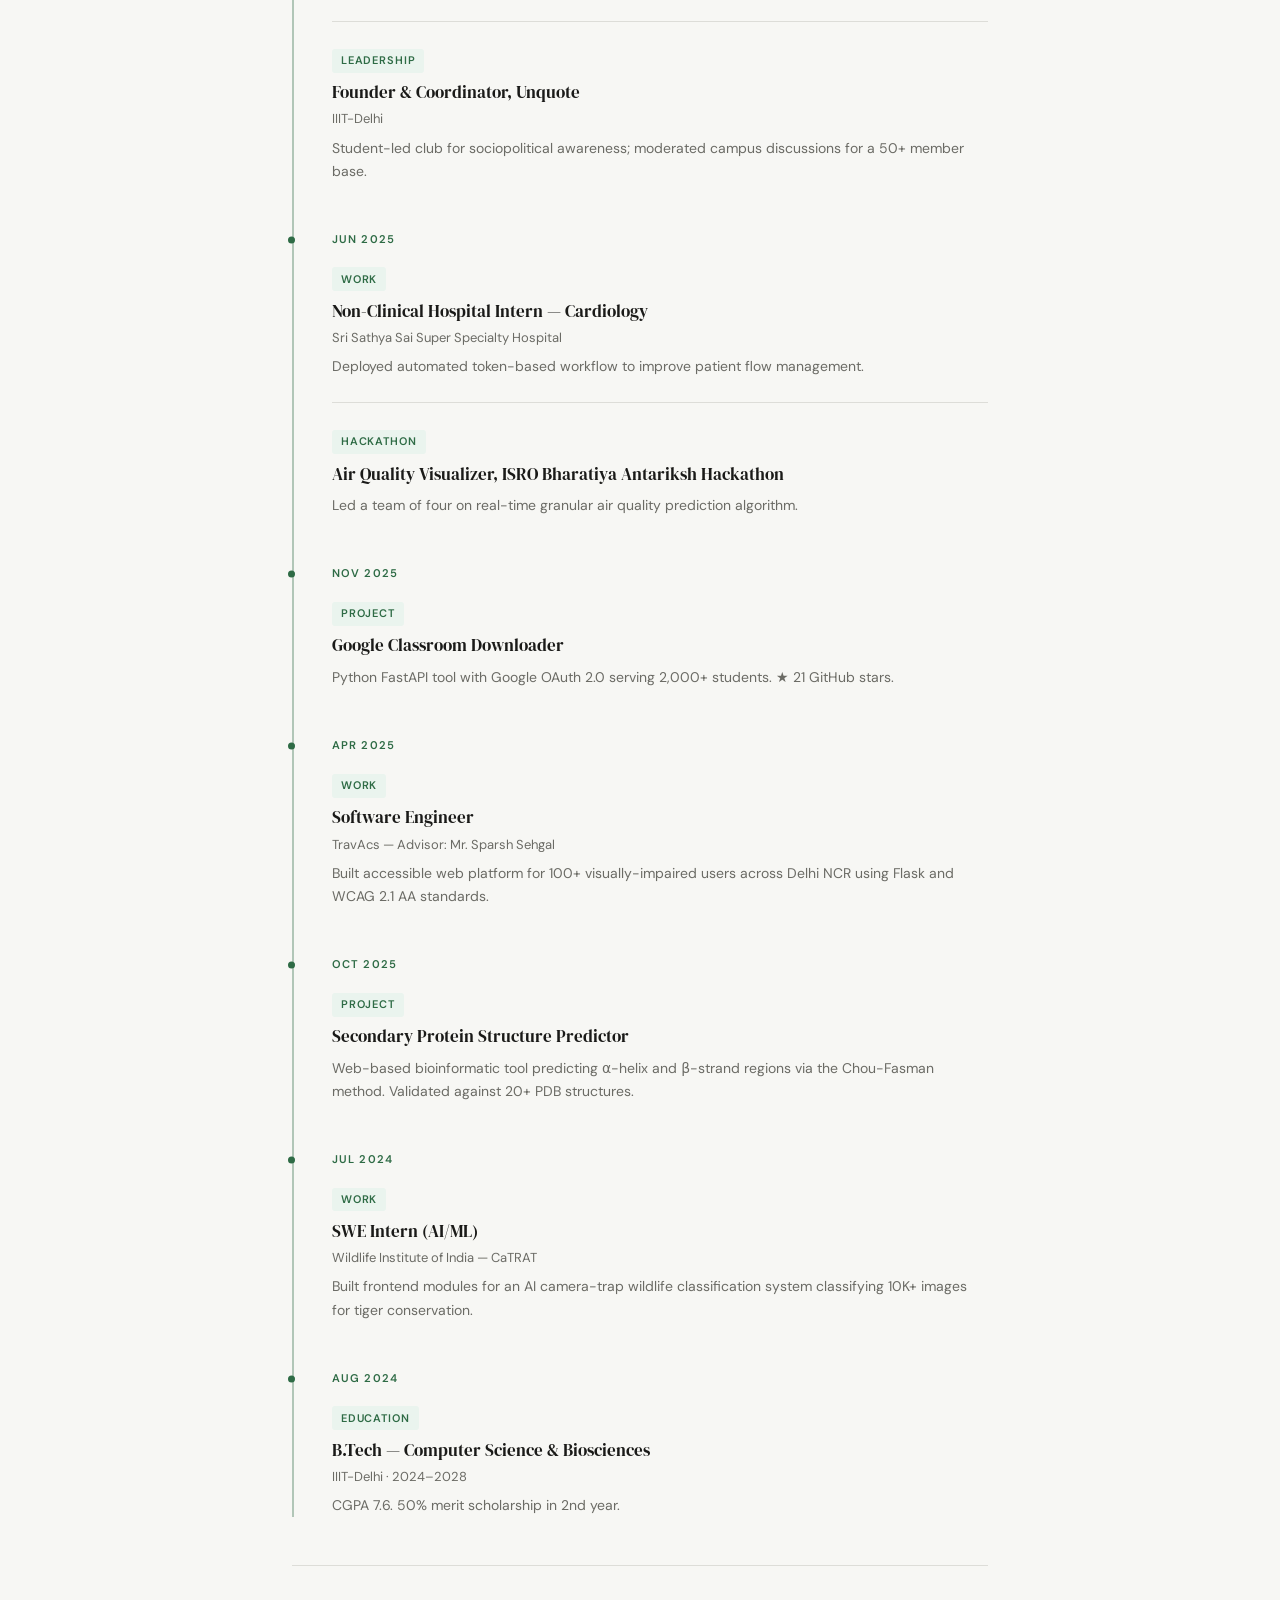
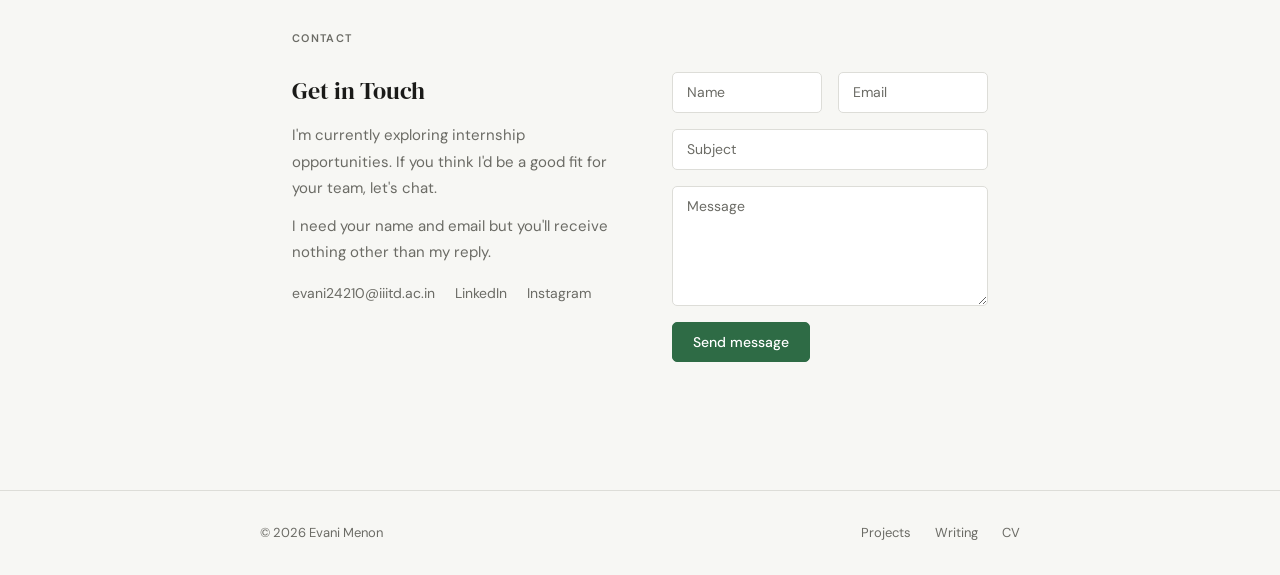
==== commit 0d8aa4d3: "Revamp website style" ====
--- a/index.html
+++ b/index.html
@@ -1,376 +1,255 @@
 <!DOCTYPE html>
 <html lang="en">
 <head>
-    <meta charset="UTF-8">
-    <meta name="viewport" content="width=device-width, initial-scale=1.0">
-    <meta name="description" content="Evani Menon - Computer Science & Biosciences student at IIIT-Delhi. Building at the intersection of healthcare, accessibility, and software.">
-    <title>Evani Menon - Computer Science & Biosciences Student | IIIT-Delhi</title>
-    <meta name="keywords" content="Evani Menon, IIIT-Delhi, Computer Science, Biosciences, Software Engineer, Bioinformatics, Portfolio">
-    <meta property="og:title" content="Evani Menon - Portfolio">
-    <meta property="og:description" content="Computer Science & Biosciences student at IIIT-Delhi. Building at the intersection of healthcare, accessibility, and software.">
-    <meta property="og:type" content="website">
-    <link rel="icon" type="image/png" href="Images/favicon.png">
-    <link rel="stylesheet" href="styles.css">
-    <link rel="preconnect" href="https://fonts.googleapis.com">
-    <link rel="preconnect" href="https://fonts.gstatic.com" crossorigin>
-    <link href="https://fonts.googleapis.com/css2?family=Playfair+Display:wght@400;500;600;700&family=Inter:wght@300;400;500;600;700&display=swap" rel="stylesheet">
-
+  <meta charset="UTF-8">
+  <meta name="viewport" content="width=device-width, initial-scale=1.0">
+  <title>Evani Menon</title>
+  <meta name="description" content="Evani Menon — CS & Biosciences student at IIIT-Delhi. Building at the intersection of healthcare, accessibility, and software.">
+  <link rel="icon" type="image/png" href="Images/favicon.png">
+  <link rel="stylesheet" href="styles.css">
+  <link rel="preconnect" href="https://fonts.googleapis.com">
+  <link rel="preconnect" href="https://fonts.gstatic.com" crossorigin>
+  <link href="https://fonts.googleapis.com/css2?family=DM+Serif+Display:ital@0;1&family=DM+Sans:wght@300;400;500;600&display=swap" rel="stylesheet">
 </head>
 <body>
-    <nav class="nav" id="nav">
-        <div class="nav-container">
-            <a href="#home" class="nav-logo">Evani Menon</a>
-            <div class="nav-links">
-                <a href="#home" class="nav-link active">Portfolio</a>
-                <a href="projects.html" class="nav-link">Projects</a>
-                <a href="writing.html" class="nav-link">Writing</a>
-                <a href="cv.html" class="nav-link">CV</a>
-            </div>
-            <button class="theme-toggle" id="theme-toggle" aria-label="Toggle theme">
-                <svg class="sun-icon" width="20" height="20" viewBox="0 0 20 20" fill="none">
-                    <circle cx="10" cy="10" r="4" stroke="currentColor" stroke-width="1.5"/>
-                    <path d="M10 2V4M10 16V18M18 10H16M4 10H2M15.5 4.5L14 6M6 14L4.5 15.5M15.5 15.5L14 14M6 6L4.5 4.5" stroke="currentColor" stroke-width="1.5" stroke-linecap="round"/>
-                </svg>
-                <svg class="moon-icon" width="20" height="20" viewBox="0 0 20 20" fill="none">
-                    <path d="M17 10.5C16 14.5 12.5 17 8.5 17C4.5 17 1 13.5 1 9.5C1 5.5 3.5 2 7.5 1C6 3 6 6.5 8 8.5C10 10.5 13.5 10.5 15.5 9C16.5 9.5 17 10 17 10.5Z" stroke="currentColor" stroke-width="1.5" stroke-linecap="round" stroke-linejoin="round"/>
-                </svg>
-            </button>
-        </div>
-    </nav>
-
-    <main>
-        <!-- ═══════════════════════════════ HERO ════════════════════════════════ -->
-        <section class="hero" id="home">
-            <div class="hero-content">
-                <div class="hero-text">
-                    <h1 class="hero-title">
-                        <span class="hero-greeting">Hi, I'm</span>
-                        <span class="hero-name">Evani Menon</span>
-                    </h1>
-                    <p class="hero-description">
-                        Pursuing B.Tech in Computer Science and Biosciences at IIIT-Delhi. 
-                        Building at the intersection of healthcare, accessibility, and software.
-                    </p>
-                    <div class="hero-tags">
-                        <span class="tag">IIIT-Delhi</span>
-                        <span class="tag">CSB</span>
-                        <span class="tag">US Citizen</span>
-                    </div>
-                    <div class="hero-cta">
-                        <a href="#contact" class="btn btn-primary">Get in Touch</a>
-                        <a href="cv.html" class="btn btn-secondary">View CV</a>
-                    </div>
-                    <div class="social-links">
-                        <a href="mailto:evani24210@iiitd.ac.in" class="social-link" aria-label="Email">
-                            <svg width="20" height="20" viewBox="0 0 20 20" fill="none">
-                                <path d="M3 4h14c1.1 0 2 .9 2 2v8c0 1.1-.9 2-2 2H3c-1.1 0-2-.9-2-2V6c0-1.1.9-2 2-2z" stroke="currentColor" stroke-width="1.5" stroke-linecap="round" stroke-linejoin="round"/>
-                                <path d="M19 6l-9 5-9-5" stroke="currentColor" stroke-width="1.5" stroke-linecap="round" stroke-linejoin="round"/>
-                            </svg>
-                        </a>
-                        <a href="https://github.com/evanimenon" target="_blank" class="social-link" aria-label="GitHub">
-                            <svg width="20" height="20" viewBox="0 0 20 20" fill="currentColor">
-                                <path fill-rule="evenodd" d="M10 0C4.477 0 0 4.477 0 10c0 4.42 2.865 8.17 6.839 9.49.5.092.682-.217.682-.482 0-.237-.008-.866-.013-1.7-2.782.603-3.369-1.34-3.369-1.34-.454-1.156-1.11-1.463-1.11-1.463-.908-.62.069-.608.069-.608 1.003.07 1.531 1.03 1.531 1.03.892 1.529 2.341 1.087 2.91.831.092-.646.35-1.086.636-1.336-2.22-.253-4.555-1.11-4.555-4.943 0-1.091.39-1.984 1.029-2.683-.103-.253-.446-1.27.098-2.647 0 0 .84-.269 2.75 1.025A9.578 9.578 0 0110 4.836c.85.004 1.705.114 2.504.336 1.909-1.294 2.747-1.025 2.747-1.025.546 1.377.203 2.394.1 2.647.64.699 1.028 1.592 1.028 2.683 0 3.842-2.339 4.687-4.566 4.935.359.309.678.919.678 1.852 0 1.336-.012 2.415-.012 2.743 0 .267.18.578.688.48C17.137 18.163 20 14.418 20 10c0-5.523-4.477-10-10-10z"/>
-                            </svg>
-                        </a>
-                        <a href="https://linkedin.com/in/evanimenon" target="_blank" class="social-link" aria-label="LinkedIn">
-                            <svg width="20" height="20" viewBox="0 0 20 20" fill="currentColor">
-                                <path d="M18.5 0h-17C.675 0 .675 0 0 1.5v17c0 .825.675 1.5 1.5 1.5h17c.825 0 1.5-.675 1.5-1.5v-17c0-.825-.675-1.5-1.5-1.5zM6 17H3V7h3v10zM4.5 5.817c-.967 0-1.75-.783-1.75-1.75s.783-1.75 1.75-1.75 1.75.783 1.75 1.75-.783 1.75-1.75 1.75zM17 17h-3v-4.892c0-3.368-4-3.113-4 0V17h-3V7h2.883v1.367h.042c.4-.758 1.383-1.558 2.85-1.558 3.05 0 3.608 2.008 3.608 4.617V17H17z"/>
-                            </svg>
-                        </a>
-                        <a href="https://instagram.com/evanimenon" target="_blank" class="social-link" aria-label="Instagram">
-                            <svg width="20" height="20" viewBox="0 0 20 20" fill="currentColor">
-                                <path d="M10 1.802c2.67 0 2.987.01 4.041.059 2.71.123 3.976 1.409 4.099 4.099.048 1.054.057 1.37.057 4.04 0 2.672-.01 2.988-.057 4.042-.124 2.687-1.387 3.975-4.1 4.099-1.053.048-1.37.058-4.04.058-2.67 0-2.987-.01-4.04-.058-2.717-.124-3.977-1.416-4.1-4.1-.048-1.054-.058-1.37-.058-4.041 0-2.67.01-2.986.058-4.04.124-2.69 1.387-3.977 4.1-4.1 1.054-.048 1.37-.058 4.04-.058zM10 0C7.284 0 6.944.012 5.877.06 2.246.227.226 2.242.06 5.877.01 6.944 0 7.284 0 10s.012 3.057.06 4.123c.166 3.632 2.181 5.65 5.817 5.817 1.067.048 1.407.06 4.123.06s3.057-.012 4.123-.06c3.629-.167 5.652-2.182 5.816-5.817.05-1.066.061-1.407.061-4.123s-.012-3.056-.06-4.122C19.777 2.249 17.757.228 14.123.06 13.056.01 12.716 0 10 0zm0 4.865a5.135 5.135 0 100 10.27 5.135 5.135 0 000-10.27zm0 8.468a3.333 3.333 0 110-6.666 3.333 3.333 0 010 6.666zm5.338-9.87a1.2 1.2 0 100 2.4 1.2 1.2 0 000-2.4z"/>
-                            </svg>
-                        </a>
-                    </div>
-                </div>
-                <div class="hero-image">
-                    <div class="image-wrapper">
-                        <div class="image-placeholder">
-                            <svg width="200" height="200" viewBox="0 0 200 200" fill="none">
-                                <circle cx="100" cy="100" r="100" fill="var(--accent-light)"/>
-                                <text x="100" y="115" font-size="80" fill="var(--accent)" text-anchor="middle" font-family="'Playfair Display', serif" font-weight="600">EM</text>
-                            </svg>
-                        </div>
-                        <div class="image-decoration"></div>
-                    </div>
-                </div>
-            </div>
-            <div class="scroll-indicator">
-                <span>Scroll to explore</span>
-                <svg width="20" height="20" viewBox="0 0 20 20" fill="none">
-                    <path d="M10 4v12m0 0l-4-4m4 4l4-4" stroke="currentColor" stroke-width="1.5" stroke-linecap="round" stroke-linejoin="round"/>
-                </svg>
-            </div>
-        </section>
-
-        <!-- ═══════════════════════════ FEATURED PROJECTS ════════════════════════ -->
-        <section class="featured-projects" id="projects">
-            <div class="section-header">
-                <h2 class="section-title">Featured Projects</h2>
-                <a href="projects.html" class="view-all">View All Projects →</a>
-            </div>
-            <div class="projects-grid">
-                <article class="project-card featured">
-                    <div class="project-number">01</div>
-                    <div class="project-content">
-                        <div class="project-tags">
-                            <span class="tag">Python</span>
-                            <span class="tag">FastAPI</span>
-                            <span class="tag">OAuth</span>
-                            <span class="tag">Cloud Run</span>
-                        </div>
-                        <h3 class="project-title">Google Classroom Downloader</h3>
-                        <p class="project-description">
-                            Production-grade OAuth-verified FastAPI web app serving 2,000+ students. 
-                            Streamlines file management for academic resources with secure authentication 
-                            and scalable cloud infrastructure.
-                        </p>
-                        <div class="project-links">
-                            <a href="https://github.com/evanimenon/google-classroom-downloader" target="_blank" class="project-link">
-                                <svg width="16" height="16" viewBox="0 0 20 20" fill="currentColor">
-                                    <path fill-rule="evenodd" d="M10 0C4.477 0 0 4.477 0 10c0 4.42 2.865 8.17 6.839 9.49.5.092.682-.217.682-.482 0-.237-.008-.866-.013-1.7-2.782.603-3.369-1.34-3.369-1.34-.454-1.156-1.11-1.463-1.11-1.463-.908-.62.069-.608.069-.608 1.003.07 1.531 1.03 1.531 1.03.892 1.529 2.341 1.087 2.91.831.092-.646.35-1.086.636-1.336-2.22-.253-4.555-1.11-4.555-4.943 0-1.091.39-1.984 1.029-2.683-.103-.253-.446-1.27.098-2.647 0 0 .84-.269 2.75 1.025A9.578 9.578 0 0110 4.836c.85.004 1.705.114 2.504.336 1.909-1.294 2.747-1.025 2.747-1.025.546 1.377.203 2.394.1 2.647.64.699 1.028 1.592 1.028 2.683 0 3.842-2.339 4.687-4.566 4.935.359.309.678.919.678 1.852 0 1.336-.012 2.415-.012 2.743 0 .267.18.578.688.48C17.137 18.163 20 14.418 20 10c0-5.523-4.477-10-10-10z"/>
-                                </svg>
-                                GitHub
-                            </a>
-                            <span class="project-stars">21 ★</span>
-                        </div>
-                    </div>
-                </article>
-
-                <article class="project-card">
-                    <div class="project-number">02</div>
-                    <div class="project-content">
-                        <div class="project-tags">
-                            <span class="tag">Python</span>
-                            <span class="tag">Biopython</span>
-                            <span class="tag">PyMOL</span>
-                        </div>
-                        <h3 class="project-title">Secondary Protein Structure Predictor</h3>
-                        <p class="project-description">
-                            Python implementation of the Chou–Fasman algorithm to predict α-helices and β-strands from amino acid sequences, 
-                            including nucleation, extension, and conflict resolution.
-                        </p>
-                        <div class="project-links">
-                            <a href="https://github.com/evanimenon/secondary-structure-predictor" target="_blank" class="project-link">
-                                <svg width="16" height="16" viewBox="0 0 20 20" fill="currentColor">
-                                    <path fill-rule="evenodd" d="M10 0C4.477 0 0 4.477 0 10c0 4.42 2.865 8.17 6.839 9.49.5.092.682-.217.682-.482 0-.237-.008-.866-.013-1.7-2.782.603-3.369-1.34-3.369-1.34-.454-1.156-1.11-1.463-1.11-1.463-.908-.62.069-.608.069-.608 1.003.07 1.531 1.03 1.531 1.03.892 1.529 2.341 1.087 2.91.831.092-.646.35-1.086.636-1.336-2.22-.253-4.555-1.11-4.555-4.943 0-1.091.39-1.984 1.029-2.683-.103-.253-.446-1.27.098-2.647 0 0 .84-.269 2.75 1.025A9.578 9.578 0 0110 4.836c.85.004 1.705.114 2.504.336 1.909-1.294 2.747-1.025 2.747-1.025.546 1.377.203 2.394.1 2.647.64.699 1.028 1.592 1.028 2.683 0 3.842-2.339 4.687-4.566 4.935.359.309.678.919.678 1.852 0 1.336-.012 2.415-.012 2.743 0 .267.18.578.688.48C17.137 18.163 20 14.418 20 10c0-5.523-4.477-10-10-10z"/>
-                                </svg>
-                                GitHub
-                            </a>
-                        </div>
-                    </div>
-                </article>
-
-                <article class="project-card">
-                    <div class="project-number">03</div>
-                    <div class="project-content">
-                        <div class="project-tags">
-                            <span class="tag">Java</span>
-                            <span class="tag">MySQL</span>
-                            <span class="tag">Swing</span>
-                        </div>
-                        <h3 class="project-title">University ERP System</h3>
-                        <p class="project-description">
-                            Full-Stack Java/SQL application streamlining academic workflows for 500+ simulated users. 
-                            Integrated secure authentication protocols (Salting/Hashing) to ensure data integrity.
-                        </p>
-                        <div class="project-links">
-                            <a href="https://github.com/evanimenon/IIITD-Academic-ERP" target="_blank" class="project-link">
-                                <svg width="16" height="16" viewBox="0 0 20 20" fill="currentColor">
-                                    <path fill-rule="evenodd" d="M10 0C4.477 0 0 4.477 0 10c0 4.42 2.865 8.17 6.839 9.49.5.092.682-.217.682-.482 0-.237-.008-.866-.013-1.7-2.782.603-3.369-1.34-3.369-1.34-.454-1.156-1.11-1.463-1.11-1.463-.908-.62.069-.608.069-.608 1.003.07 1.531 1.03 1.531 1.03.892 1.529 2.341 1.087 2.91.831.092-.646.35-1.086.636-1.336-2.22-.253-4.555-1.11-4.555-4.943 0-1.091.39-1.984 1.029-2.683-.103-.253-.446-1.27.098-2.647 0 0 .84-.269 2.75 1.025A9.578 9.578 0 0110 4.836c.85.004 1.705.114 2.504.336 1.909-1.294 2.747-1.025 2.747-1.025.546 1.377.203 2.394.1 2.647.64.699 1.028 1.592 1.028 2.683 0 3.842-2.339 4.687-4.566 4.935.359.309.678.919.678 1.852 0 1.336-.012 2.415-.012 2.743 0 .267.18.578.688.48C17.137 18.163 20 14.418 20 10c0-5.523-4.477-10-10-10z"/>
-                                </svg>
-                                GitHub
-                            </a>
-                            <span class="project-stars">1 ★</span>
-                        </div>
-                    </div>
-                </article>
-            </div>
-        </section>
-
-        <!-- ══════════════════════ JOURNEY — CALENDAR FLIPBOOK ═══════════════════ -->
-        <section class="timeline" id="timeline">
-            <div class="section-header">
-                <h2 class="section-title">Journey</h2>
-            </div>
-
-            <div class="flipbook-wrap">
-                <!-- LEFT: Calendar panel -->
-                <div class="cal-panel" role="region" aria-label="Journey calendar">
-                    <div class="cal-header">
-                        <button class="cal-nav-btn" id="cal-prev" aria-label="Previous month">
-                            <svg width="16" height="16" viewBox="0 0 16 16" fill="none" stroke="currentColor" stroke-width="2" stroke-linecap="round">
-                                <path d="M10 3L5 8l5 5"/>
-                            </svg>
-                        </button>
-                        <div class="cal-month-year">
-                            <button class="cal-month-btn" id="cal-month-trigger" aria-haspopup="dialog"></button>
-                            <button class="cal-year-btn" id="cal-year-trigger" aria-haspopup="dialog"></button>
-                        </div>
-                        <button class="cal-nav-btn" id="cal-next" aria-label="Next month">
-                            <svg width="16" height="16" viewBox="0 0 16 16" fill="none" stroke="currentColor" stroke-width="2" stroke-linecap="round">
-                                <path d="M6 3l5 5-5 5"/>
-                            </svg>
-                        </button>
-                    </div>
-
-                    <div class="cal-grid-viewport" id="cal-viewport">
-                        <!-- JS renders grid here -->
-                    </div>
-
-                    <div class="cal-legend" role="list" aria-label="Event type legend">
-                        <div class="legend-item" role="listitem">
-                            <div class="legend-swatch swatch-work" aria-hidden="true"></div>
-                            <span>Work</span>
-                        </div>
-                        <div class="legend-item" role="listitem">
-                            <div class="legend-swatch swatch-academic" aria-hidden="true"></div>
-                            <span>Academic</span>
-                        </div>
-                        <div class="legend-item" role="listitem">
-                            <div class="legend-swatch swatch-leadership" aria-hidden="true"></div>
-                            <span>Leadership</span>
-                        </div>
-                    </div>
-                </div>
-
-                <!-- RIGHT: Detail panel (desktop) -->
-                <div class="detail-panel" id="detail-panel" role="region" aria-live="polite" aria-label="Event details">
-                    <div class="detail-empty">
-                        <div class="detail-empty-icon" aria-hidden="true">
-                            <svg width="26" height="26" viewBox="0 0 24 24" fill="none" stroke="currentColor" stroke-width="1.5">
-                                <rect x="3" y="4" width="18" height="18" rx="3"/>
-                                <path d="M16 2v4M8 2v4M3 10h18"/>
-                            </svg>
-                        </div>
-                        <p>Select a highlighted date to view event details</p>
-                    </div>
-                </div>
-            </div>
-        </section>
-
-        <!-- Jump Picker modal -->
-        <div class="jump-picker-overlay hidden" id="jump-picker" role="dialog" aria-modal="true" aria-label="Jump to month">
-            <div class="jump-picker-modal">
-                <div class="jp-header">
-                    <button class="jp-year-nav" id="jp-prev-year" aria-label="Previous year">
-                        <svg width="14" height="14" viewBox="0 0 16 16" fill="none" stroke="currentColor" stroke-width="2" stroke-linecap="round">
-                            <path d="M10 3L5 8l5 5"/>
-                        </svg>
-                    </button>
-                    <span class="jp-year-label" id="jp-year-label"></span>
-                    <button class="jp-year-nav" id="jp-next-year" aria-label="Next year">
-                        <svg width="14" height="14" viewBox="0 0 16 16" fill="none" stroke="currentColor" stroke-width="2" stroke-linecap="round">
-                            <path d="M6 3l5 5-5 5"/>
-                        </svg>
-                    </button>
-                </div>
-                <div class="jp-months-grid" id="jp-months-grid" role="list"></div>
-                <button class="jp-close" id="jp-close">Cancel</button>
-            </div>
-        </div>
-
-        <!-- Mobile bottom sheet -->
-        <div class="sheet-backdrop" id="sheet-backdrop"></div>
-        <div class="mobile-sheet" id="mobile-sheet" role="dialog" aria-modal="true" aria-label="Event details">
-            <div class="sheet-handle-wrap">
-                <div class="sheet-handle" aria-hidden="true"></div>
-            </div>
-            <div class="sheet-body" id="sheet-body"></div>
-        </div>
-
-        <!-- ════════════════════════════ CONTACT ════════════════════════════════ -->
-        <section class="contact" id="contact">
-            <div class="contact-wrapper">
-                <div class="contact-left">
-                    <div class="contact-info-box">
-                        <div class="green-accent-box"></div>
-                        <h2 class="contact-title">Get in Touch</h2>
-                        <p class="contact-intro">
-                            Send me any message and I'll try to get back to you whenever I can!
-                        </p>
-                        <p class="contact-note">
-                            I need your <strong>Name</strong> and <strong>Email Address</strong>, but 
-                            you won't receive anything other than your reply.<br><br>
-                        </p>
-                        <p class="contact-note">
-                            <strong>I'm currently exploring internship opportunities for Summer 2026.</strong>
-                            If you think I'd be a good fit for your team, let's chat.
-                        </p>
-                    </div>
-                    
-                    <div class="contact-social-section">
-                        <div class="social-info">
-                            <p class="social-prompt">Write me on my social networks</p>
-                            <div class="social-icons">
-                                <a href="https://instagram.com/evanimenon" target="_blank" class="social-icon" aria-label="Instagram">
-                                    <svg width="24" height="24" viewBox="0 0 24 24" fill="currentColor">
-                                        <path d="M12 2.163c3.204 0 3.584.012 4.85.07 3.252.148 4.771 1.691 4.919 4.919.058 1.265.069 1.645.069 4.849 0 3.205-.012 3.584-.069 4.849-.149 3.225-1.664 4.771-4.919 4.919-1.266.058-1.644.07-4.85.07-3.204 0-3.584-.012-4.849-.07-3.26-.149-4.771-1.699-4.919-4.92-.058-1.265-.07-1.644-.07-4.849 0-3.204.013-3.583.07-4.849.149-3.227 1.664-4.771 4.919-4.919 1.266-.057 1.645-.069 4.849-.069zm0-2.163c-3.259 0-3.667.014-4.947.072-4.358.2-6.78 2.618-6.98 6.98-.059 1.281-.073 1.689-.073 4.948 0 3.259.014 3.668.072 4.948.2 4.358 2.618 6.78 6.98 6.98 1.281.058 1.689.072 4.948.072 3.259 0 3.668-.014 4.948-.072 4.354-.2 6.782-2.618 6.979-6.98.059-1.28.073-1.689.073-4.948 0-3.259-.014-3.667-.072-4.947-.196-4.354-2.617-6.78-6.979-6.98-1.281-.059-1.69-.073-4.949-.073zm0 5.838c-3.403 0-6.162 2.759-6.162 6.162s2.759 6.163 6.162 6.163 6.162-2.759 6.162-6.163c0-3.403-2.759-6.162-6.162-6.162zm0 10.162c-2.209 0-4-1.79-4-4 0-2.209 1.791-4 4-4s4 1.791 4 4c0 2.21-1.791 4-4 4zm6.406-11.845c-.796 0-1.441.645-1.441 1.44s.645 1.44 1.441 1.44c.795 0 1.439-.645 1.439-1.44s-.644-1.44-1.439-1.44z"/>
-                                    </svg>
-                                </a>
-                                <a href="https://linkedin.com/in/evanimenon" target="_blank" class="social-icon" aria-label="LinkedIn">
-                                    <svg width="24" height="24" viewBox="0 0 24 24" fill="currentColor">
-                                        <path d="M19 0h-14c-2.761 0-5 2.239-5 5v14c0 2.761 2.239 5 5 5h14c2.762 0 5-2.239 5-5v-14c0-2.761-2.238-5-5-5zm-11 19h-3v-11h3v11zm-1.5-12.268c-.966 0-1.75-.79-1.75-1.764s.784-1.764 1.75-1.764 1.75.79 1.75 1.764-.783 1.764-1.75 1.764zm13.5 12.268h-3v-5.604c0-3.368-4-3.113-4 0v5.604h-3v-11h3v1.765c1.396-2.586 7-2.777 7 2.476v6.759z"/>
-                                    </svg>
-                                </a>
-                                <a href="https://github.com/evanimenon" target="_blank" class="social-icon" aria-label="GitHub">
-                                    <svg width="24" height="24" viewBox="0 0 24 24" fill="currentColor">
-                                        <path d="M12 0c-6.626 0-12 5.373-12 12 0 5.302 3.438 9.8 8.207 11.387.599.111.793-.261.793-.577v-2.234c-3.338.726-4.033-1.416-4.033-1.416-.546-1.387-1.333-1.756-1.333-1.756-1.089-.745.083-.729.083-.729 1.205.084 1.839 1.237 1.839 1.237 1.07 1.834 2.807 1.304 3.492.997.107-.775.418-1.305.762-1.604-2.665-.305-5.467-1.334-5.467-5.931 0-1.311.469-2.381 1.236-3.221-.124-.303-.535-1.524.117-3.176 0 0 1.008-.322 3.301 1.23.957-.266 1.983-.399 3.003-.404 1.02.005 2.047.138 3.006.404 2.291-1.552 3.297-1.23 3.297-1.23.653 1.653.242 2.874.118 3.176.77.84 1.235 1.911 1.235 3.221 0 4.609-2.807 5.624-5.479 5.921.43.372.823 1.102.823 2.222v3.293c0 .319.192.694.801.576 4.765-1.589 8.199-6.086 8.199-11.386 0-6.627-5.373-12-12-12z"/>
-                                    </svg>
-                                </a>
-                            </div>
-                        </div>
-                    </div>
-                </div>
-                
-                <div class="contact-right">
-                    <div class="contact-form-wrapper">
-                        <h3 class="form-title">Send Me A Message</h3>
-                        <form class="contact-form" id="contact-form">
-                            <div class="form-row">
-                                <div class="form-group">
-                                    <input type="text" id="name" name="user_name" required placeholder="First Name">
-                                </div>
-                                <div class="form-group">
-                                    <input type="email" id="email" name="user_email" required placeholder="Email Address">
-                                </div>
-                            </div>
-                            <div class="form-group">
-                                <input type="text" id="subject" name="user_subject" required placeholder="Subject">
-                            </div>
-                            <div class="form-group">
-                                <textarea id="message" name="user_message" rows="5" required placeholder="Message"></textarea>
-                            </div>
-                            <button type="submit" class="btn btn-primary btn-send">
-                                <svg width="20" height="20" viewBox="0 0 20 20" fill="none">
-                                    <path d="M18 2L9 11M18 2L12 18L9 11M18 2L2 8L9 11" stroke="currentColor" stroke-width="2" stroke-linecap="round" stroke-linejoin="round"/>
-                                </svg>
-                                Send Message
-                            </button>
-                            <p class="form-message" id="form-message"></p>
-                        </form>
-                    </div>
-                </div>
-            </div>
-        </section>
-    </main>
-
-    <footer class="footer">
-        <div class="footer-content">
-            <p>&copy; 2026 Evani Menon. Building at the intersection of technology and society.</p>
-            <div class="footer-links">
-                <a href="#home">Portfolio</a>
-                <a href="projects.html">Projects</a>
-                <a href="writing.html">Writing</a>
-                <a href="cv.html">CV</a>
-            </div>
-        </div>
-    </footer>
-
-    <script src="https://cdn.emailjs.com/dist/email.min.js"></script>
-    <script src="script.js"></script>
-
-<script src="calendar.js"></script>
+
+  <!-- NAV -->
+  <nav class="nav" id="nav">
+    <div class="nav-container">
+      <a href="index.html" class="nav-logo">Evani Menon</a>
+      <div class="nav-links">
+        <a href="index.html"    class="nav-link active">Portfolio</a>
+        <a href="projects.html" class="nav-link">Projects</a>
+        <a href="writing.html"  class="nav-link">Writing</a>
+        <a href="cv.html"       class="nav-link">CV</a>
+      </div>
+      <button class="theme-toggle" id="theme-toggle" aria-label="Toggle theme">
+        <svg class="sun-icon" width="18" height="18" viewBox="0 0 20 20" fill="none">
+          <circle cx="10" cy="10" r="4" stroke="currentColor" stroke-width="1.5"/>
+          <path d="M10 2V4M10 16V18M18 10H16M4 10H2M15.5 4.5L14 6M6 14L4.5 15.5M15.5 15.5L14 14M6 6L4.5 4.5" stroke="currentColor" stroke-width="1.5" stroke-linecap="round"/>
+        </svg>
+        <svg class="moon-icon" width="18" height="18" viewBox="0 0 20 20" fill="none">
+          <path d="M17 10.5C16 14.5 12.5 17 8.5 17C4.5 17 1 13.5 1 9.5C1 5.5 3.5 2 7.5 1C6 3 6 6.5 8 8.5C10 10.5 13.5 10.5 15.5 9C16.5 9.5 17 10 17 10.5Z" stroke="currentColor" stroke-width="1.5" stroke-linecap="round" stroke-linejoin="round"/>
+        </svg>
+      </button>
+    </div>
+  </nav>
+
+  <main>
+    <div class="page-wrap">
+
+      <!-- HERO -->
+      <section style="padding-bottom: 3.5rem; border-bottom: 1px solid var(--border);">
+        <p style="font-size:0.8rem; color:var(--muted); letter-spacing:0.06em; text-transform:uppercase; margin-bottom:1rem;">New Delhi / Bangalore · US Citizen</p>
+        <h1 class="page-title">Evani Menon</h1>
+        <p style="font-size:1.0625rem; color:var(--muted); line-height:1.75; max-width:520px; margin-top:0.75rem; margin-bottom:1.75rem;">
+          B.Tech in Computer Science &amp; Biosciences at IIIT-Delhi. 
+          Building at the intersection of healthcare, accessibility, and software.
+          Interested in medical imaging, biomedical AI, and computational biology.
+        </p>
+
+        <div class="social-row" style="margin-bottom:1.5rem;">
+          <a href="mailto:evani24210@iiitd.ac.in">
+            <svg width="15" height="15" viewBox="0 0 20 20" fill="none"><path d="M3 4h14c1.1 0 2 .9 2 2v8c0 1.1-.9 2-2 2H3c-1.1 0-2-.9-2-2V6c0-1.1.9-2 2-2z" stroke="currentColor" stroke-width="1.5"/><path d="M19 6l-9 5-9-5" stroke="currentColor" stroke-width="1.5" stroke-linecap="round"/></svg>
+            Email
+          </a>
+          <a href="https://github.com/evanimenon" target="_blank">
+            <svg width="15" height="15" viewBox="0 0 20 20" fill="currentColor"><path fill-rule="evenodd" d="M10 0C4.477 0 0 4.477 0 10c0 4.42 2.865 8.17 6.839 9.49.5.092.682-.217.682-.482 0-.237-.008-.866-.013-1.7-2.782.603-3.369-1.34-3.369-1.34-.454-1.156-1.11-1.463-1.11-1.463-.908-.62.069-.608.069-.608 1.003.07 1.531 1.03 1.531 1.03.892 1.529 2.341 1.087 2.91.831.092-.646.35-1.086.636-1.336-2.22-.253-4.555-1.11-4.555-4.943 0-1.091.39-1.984 1.029-2.683-.103-.253-.446-1.27.098-2.647 0 0 .84-.269 2.75 1.025A9.578 9.578 0 0110 4.836c.85.004 1.705.114 2.504.336 1.909-1.294 2.747-1.025 2.747-1.025.546 1.377.203 2.394.1 2.647.64.699 1.028 1.592 1.028 2.683 0 3.842-2.339 4.687-4.566 4.935.359.309.678.919.678 1.852 0 1.336-.012 2.415-.012 2.743 0 .267.18.578.688.48C17.137 18.163 20 14.418 20 10c0-5.523-4.477-10-10-10z"/></svg>
+            GitHub
+          </a>
+          <a href="https://linkedin.com/in/evanimenon" target="_blank">
+            <svg width="15" height="15" viewBox="0 0 20 20" fill="currentColor"><path d="M18.5 0h-17C.675 0 0 .675 0 1.5v17C0 19.325.675 20 1.5 20h17c.825 0 1.5-.675 1.5-1.5v-17c0-.825-.675-1.5-1.5-1.5zM6 17H3V7h3v10zM4.5 5.817c-.967 0-1.75-.783-1.75-1.75s.783-1.75 1.75-1.75 1.75.783 1.75 1.75-.783 1.75-1.75 1.75zM17 17h-3v-4.892c0-3.368-4-3.113-4 0V17h-3V7h2.883v1.367h.042c.4-.758 1.383-1.558 2.85-1.558 3.05 0 3.608 2.008 3.608 4.617V17H17z"/></svg>
+            LinkedIn
+          </a>
+          <a href="cv.html">CV</a>
+        </div>
+
+        <div style="display:flex; gap:0.75rem; flex-wrap:wrap;">
+          <span class="tag">IIIT-Delhi</span>
+          <span class="tag">CSB '28</span>
+          <span class="tag">US Citizen</span>
+          <span class="tag">Medical Imaging</span>
+          <span class="tag">Bioinformatics</span>
+        </div>
+      </section>
+
+      <!-- JOURNEY TIMELINE -->
+      <section style="padding-top: 3.5rem;">
+        <p class="section-label">Journey</p>
+
+        <div class="timeline">
+
+          <!-- May 2026 -->
+          <div class="tl-group">
+            <div class="tl-month">May 2026</div>
+            <div class="tl-item">
+              <span class="tl-kind">Work</span>
+              <div class="tl-title">Software Engineer Intern</div>
+              <div class="tl-org">Bajaj Finserv Health</div>
+              <div class="tl-desc">Incoming role in software engineering at a leading Indian health-tech platform.</div>
+            </div>
+          </div>
+
+          <!-- Jan 2026 -->
+          <div class="tl-group">
+            <div class="tl-month">Jan 2026</div>
+            <div class="tl-item">
+              <span class="tl-kind">Project</span>
+              <div class="tl-title">Alzheimer's Progression Digital Twin</div>
+              <div class="tl-desc">ML system predicting cognitive decline from longitudinal ADNI clinical data (14,315 records). Bidirectional Attention-LSTM achieving MMSE MAE of 1.76 pts.</div>
+            </div>
+            <div class="tl-item">
+              <span class="tl-kind">Project</span>
+              <div class="tl-title">Terrarium: Plant Journal &amp; Marketplace</div>
+              <div class="tl-desc">Full-stack MySQL/Flask/Node.js app for plant care tracking, marketplace purchases, and vacation-care booking.</div>
+            </div>
+            <div class="tl-item">
+              <span class="tl-kind">Certification</span>
+              <div class="tl-title">Data or Specimens Only Research</div>
+              <div class="tl-org">CITI Program — Credential ID 74644625</div>
+            </div>
+          </div>
+
+          <!-- Aug 2025 -->
+          <div class="tl-group">
+            <div class="tl-month">Aug 2025</div>
+            <div class="tl-item">
+              <span class="tl-kind">Research</span>
+              <div class="tl-title">Data Research Assistant</div>
+              <div class="tl-org">Translational Biology Lab, IIIT-Delhi — Prof. Jaspreet Kaur</div>
+              <div class="tl-desc">Literature-driven research on transcriptional adaptation and mRNA decay mechanisms.</div>
+            </div>
+            <div class="tl-item">
+              <span class="tl-kind">Project</span>
+              <div class="tl-title">University ERP System</div>
+              <div class="tl-desc">Full-stack Java/SQL academic workflow application for 500+ simulated users with secure authentication.</div>
+            </div>
+            <div class="tl-item">
+              <span class="tl-kind">Leadership</span>
+              <div class="tl-title">Founder &amp; Coordinator, Unquote</div>
+              <div class="tl-org">IIIT-Delhi</div>
+              <div class="tl-desc">Student-led club for sociopolitical awareness; moderated campus discussions for a 50+ member base.</div>
+            </div>
+          </div>
+
+          <!-- Jun 2025 -->
+          <div class="tl-group">
+            <div class="tl-month">Jun 2025</div>
+            <div class="tl-item">
+              <span class="tl-kind">Work</span>
+              <div class="tl-title">Non-Clinical Hospital Intern — Cardiology</div>
+              <div class="tl-org">Sri Sathya Sai Super Specialty Hospital</div>
+              <div class="tl-desc">Deployed automated token-based workflow to improve patient flow management.</div>
+            </div>
+            <div class="tl-item">
+              <span class="tl-kind">Hackathon</span>
+              <div class="tl-title">Air Quality Visualizer, ISRO Bharatiya Antariksh Hackathon</div>
+              <div class="tl-desc">Led a team of four on real-time granular air quality prediction algorithm.</div>
+            </div>
+          </div>
+
+          <!-- Nov 2025 -->
+          <div class="tl-group">
+            <div class="tl-month">Nov 2025</div>
+            <div class="tl-item">
+              <span class="tl-kind">Project</span>
+              <div class="tl-title">Google Classroom Downloader</div>
+              <div class="tl-desc">Python FastAPI tool with Google OAuth 2.0 serving 2,000+ students. ★ 21 GitHub stars.</div>
+            </div>
+          </div>
+
+          <!-- Apr 2025 -->
+          <div class="tl-group">
+            <div class="tl-month">Apr 2025</div>
+            <div class="tl-item">
+              <span class="tl-kind">Work</span>
+              <div class="tl-title">Software Engineer</div>
+              <div class="tl-org">TravAcs — Advisor: Mr. Sparsh Sehgal</div>
+              <div class="tl-desc">Built accessible web platform for 100+ visually-impaired users across Delhi NCR using Flask and WCAG 2.1 AA standards.</div>
+            </div>
+          </div>
+
+          <!-- Oct 2025 -->
+          <div class="tl-group">
+            <div class="tl-month">Oct 2025</div>
+            <div class="tl-item">
+              <span class="tl-kind">Project</span>
+              <div class="tl-title">Secondary Protein Structure Predictor</div>
+              <div class="tl-desc">Web-based bioinformatic tool predicting α-helix and β-strand regions via the Chou-Fasman method. Validated against 20+ PDB structures.</div>
+            </div>
+          </div>
+
+          <!-- Jul 2024 -->
+          <div class="tl-group">
+            <div class="tl-month">Jul 2024</div>
+            <div class="tl-item">
+              <span class="tl-kind">Work</span>
+              <div class="tl-title">SWE Intern (AI/ML)</div>
+              <div class="tl-org">Wildlife Institute of India — CaTRAT</div>
+              <div class="tl-desc">Built frontend modules for an AI camera-trap wildlife classification system classifying 10K+ images for tiger conservation.</div>
+            </div>
+          </div>
+
+          <!-- Aug 2024 -->
+          <div class="tl-group">
+            <div class="tl-month">Aug 2024</div>
+            <div class="tl-item">
+              <span class="tl-kind">Education</span>
+              <div class="tl-title">B.Tech — Computer Science &amp; Biosciences</div>
+              <div class="tl-org">IIIT-Delhi · 2024–2028</div>
+              <div class="tl-desc">CGPA 7.6. 50% merit scholarship in 2nd year.</div>
+            </div>
+          </div>
+
+        </div>
+      </section>
+
+      <!-- CONTACT -->
+      <section style="padding-top: 4rem; margin-top: 1rem; border-top: 1px solid var(--border);">
+        <p class="section-label">Contact</p>
+
+        <div class="contact-grid">
+          <div class="contact-info">
+            <h2>Get in Touch</h2>
+            <p>I'm currently exploring internship opportunities. If you think I'd be a good fit for your team, let's chat.</p>
+            <p>I need your name and email but you'll receive nothing other than my reply.</p>
+            <div class="social-row" style="margin-top:1rem;">
+              <a href="mailto:evani24210@iiitd.ac.in">evani24210@iiitd.ac.in</a>
+              <a href="https://linkedin.com/in/evanimenon" target="_blank">LinkedIn</a>
+              <a href="https://instagram.com/evanimenon" target="_blank">Instagram</a>
+            </div>
+          </div>
+
+          <form class="contact-form" id="contact-form">
+            <div class="form-row-2">
+              <input type="text"  name="user_name"    placeholder="Name"          required>
+              <input type="email" name="user_email"   placeholder="Email"         required>
+            </div>
+            <input    type="text"  name="user_subject" placeholder="Subject"        required>
+            <textarea             name="user_message" placeholder="Message"        required></textarea>
+            <div>
+              <button type="submit" class="btn btn-primary">Send message</button>
+            </div>
+            <p class="form-message" id="form-message"></p>
+          </form>
+        </div>
+      </section>
+
+    </div><!-- /page-wrap -->
+  </main>
+
+  <footer class="footer">
+    <div class="footer-inner">
+      <span>© 2026 Evani Menon</span>
+      <div style="display:flex; gap:1.5rem;">
+        <a href="projects.html">Projects</a>
+        <a href="writing.html">Writing</a>
+        <a href="cv.html">CV</a>
+      </div>
+    </div>
+  </footer>
+
+  <script src="https://cdn.emailjs.com/dist/email.min.js"></script>
+  <script src="script.js"></script>
 </body>
 </html>
--- a/styles.css
+++ b/styles.css
@@ -1,2954 +1,809 @@
+/* ─── Tokens ─────────────────────────────────────────────────── */
+@import url('https://fonts.googleapis.com/css2?family=DM+Serif+Display:ital@0;1&family=DM+Sans:wght@300;400;500;600&display=swap');
+
 :root {
-    --bg-primary: #fafafa;
-    --bg-secondary: #ffffff;
-    --text-primary: #1a1a1a;
-    --text-secondary: #4a4a4a;
-    --text-muted: #6b6b6b;
-    --accent: #2d5f3f;
-    --accent-light: #e8f3ed;
-    --accent-hover: #1f4429;
-    --border: rgba(0, 0, 0, 0.1);
-    --shadow: rgba(0, 0, 0, 0.1);
-
-    --font-display: 'Playfair Display', Georgia, serif;
-    --font-body: 'Inter', -apple-system, BlinkMacSystemFont, 'Segoe UI', sans-serif;
-
-    --transition-speed: 0.3s;
-    --transition-smooth: cubic-bezier(0.4, 0, 0.2, 1);
+  --bg:        #f7f7f4;
+  --surface:   #ffffff;
+  --border:    #ddddd8;
+  --text:      #1a1a18;
+  --muted:     #6b6b65;
+  --accent:    #2e6b45;
+  --accent-2:  #4a9e6a;
+  --accent-bg: #eaf4ee;
+
+  --font-serif: 'DM Serif Display', Georgia, serif;
+  --font-sans:  'DM Sans', system-ui, sans-serif;
+
+  --max: 760px;
+  --nav-h: 60px;
 }
 
 [data-theme="dark"] {
-    --bg-primary: #0a0a0a;
-    --bg-secondary: #1a1a1a;
-    --text-primary: #e5e5e5;
-    --text-secondary: #b8b8b8;
-    --text-muted: #8a8a8a;
-    --accent: #3d7f5f;
-    --accent-light: #1a2f24;
-    --accent-hover: #4d9f7f;
-    --border: rgba(255, 255, 255, 0.1);
-    --shadow: rgba(0, 0, 0, 0.3);
-}
-
-* {
-    margin: 0;
-    padding: 0;
-    box-sizing: border-box;
-}
-
-html {
-    scroll-behavior: smooth;
-    font-size: 16px;
-}
-
+  --bg:        #111110;
+  --surface:   #1c1c1a;
+  --border:    #2e2e2a;
+  --text:      #e8e8e2;
+  --muted:     #7a7a72;
+  --accent:    #4a9e6a;
+  --accent-2:  #6abf88;
+  --accent-bg: #162519;
+}
+
+/* ─── Reset ──────────────────────────────────────────────────── */
+*, *::before, *::after { margin: 0; padding: 0; box-sizing: border-box; }
+html { font-size: 16px; scroll-behavior: smooth; }
 body {
-    font-family: var(--font-body);
-    background-color: var(--bg-primary);
-    color: var(--text-primary);
-    line-height: 1.6;
-    transition: background-color var(--transition-speed) var(--transition-smooth),
-        color var(--transition-speed) var(--transition-smooth);
-}
-
+  font-family: var(--font-sans);
+  background: var(--bg);
+  color: var(--text);
+  line-height: 1.6;
+}
+a { color: inherit; text-decoration: none; }
+ul { list-style: none; }
+button { font-family: inherit; cursor: pointer; }
+img { max-width: 100%; display: block; }
+
+/* ─── Nav ────────────────────────────────────────────────────── */
 .nav {
-    position: fixed;
-    top: 0;
-    left: 0;
-    right: 0;
-    background: var(--bg-secondary);
-    border-bottom: 1px solid var(--border);
-    z-index: 1000;
-    backdrop-filter: blur(10px);
-    transition: all var(--transition-speed) var(--transition-smooth);
-}
-
-.nav.scrolled {
-    box-shadow: 0 4px 20px var(--shadow);
+  position: fixed;
+  top: 0; left: 0; right: 0;
+  height: var(--nav-h);
+  background: var(--bg);
+  border-bottom: 1px solid var(--border);
+  z-index: 100;
 }
 
 .nav-container {
-    max-width: 1400px;
-    margin: 0 auto;
-    padding: 1.5rem 2rem;
-    display: flex;
-    align-items: center;
-    justify-content: space-between;
+  max-width: var(--max);
+  margin: 0 auto;
+  padding: 0 2rem;
+  height: 100%;
+  display: flex;
+  align-items: center;
+  justify-content: space-between;
 }
 
 .nav-logo {
-    font-family: var(--font-display);
-    font-size: 1.5rem;
-    font-weight: 600;
-    color: var(--text-primary);
-    text-decoration: none;
-    transition: color var(--transition-speed) var(--transition-smooth);
-}
-
-.nav-logo:hover {
-    color: var(--accent);
+  font-family: var(--font-serif);
+  font-size: 1.1rem;
+  color: var(--text);
 }
 
 .nav-links {
-    display: flex;
-    gap: 2rem;
-    align-items: center;
+  display: flex;
+  gap: 2rem;
+  align-items: center;
 }
 
 .nav-link {
-    color: var(--text-secondary);
-    text-decoration: none;
-    font-weight: 500;
-    font-size: 0.95rem;
-    position: relative;
-    transition: color var(--transition-speed) var(--transition-smooth);
-}
-
-.nav-link::after {
-    content: '';
-    position: absolute;
-    bottom: -4px;
-    left: 0;
-    width: 0;
-    height: 2px;
-    background: var(--accent);
-    transition: width var(--transition-speed) var(--transition-smooth);
-}
-
+  font-size: 0.875rem;
+  font-weight: 500;
+  color: var(--muted);
+  letter-spacing: 0.01em;
+}
 .nav-link:hover,
-.nav-link.active {
-    color: var(--accent);
-}
-
-.nav-link:hover::after,
-.nav-link.active::after {
-    width: 100%;
-}
-
+.nav-link.active { color: var(--accent); }
+
+/* Theme toggle */
 .theme-toggle {
-    background: none;
-    border: none;
-    cursor: pointer;
-    color: var(--text-secondary);
-    padding: 0.5rem;
-    display: flex;
-    align-items: center;
-    justify-content: center;
-    transition: color var(--transition-speed) var(--transition-smooth);
-}
-
-.theme-toggle:hover {
-    color: var(--accent);
-}
-
-.sun-icon,
-.moon-icon {
-    width: 20px;
-    height: 20px;
-}
-
-[data-theme="dark"] .sun-icon {
-    display: none;
-}
-
-[data-theme="light"] .moon-icon {
-    display: none;
-}
-
-.hero {
-    min-height: 100vh;
-    display: flex;
-    flex-direction: column;
-    align-items: center;
-    justify-content: center;
-    padding: 8rem 2rem 4rem;
-    position: relative;
-    overflow: hidden;
-}
-
-.hero::before {
-    content: '';
-    position: absolute;
-    top: -50%;
-    right: -20%;
-    width: 80%;
-    height: 100%;
-    background: radial-gradient(circle, var(--accent-light) 0%, transparent 70%);
-    opacity: 0.3;
-    animation: float 20s ease-in-out infinite;
-}
-
-@keyframes float {
-
-    0%,
-    100% {
-        transform: translate(0, 0) scale(1);
-    }
-
-    50% {
-        transform: translate(-20px, -20px) scale(1.1);
-    }
-}
-
-.hero-content {
-    max-width: 1400px;
-    width: 100%;
-    display: grid;
-    grid-template-columns: 1fr 1fr;
-    gap: 4rem;
-    align-items: center;
-    position: relative;
-    z-index: 1;
-}
-
-.hero-text {
-    opacity: 0;
-    animation: fadeInUp 1s ease-out forwards;
-}
-
-@keyframes fadeInUp {
-    from {
-        opacity: 0;
-        transform: translateY(30px);
-    }
-
-    to {
-        opacity: 1;
-        transform: translateY(0);
-    }
-}
-
-.hero-greeting {
-    display: block;
-    color: var(--text-secondary);
-    font-size: 1.125rem;
-    font-weight: 500;
-    margin-bottom: 0.5rem;
-    opacity: 0;
-    animation: fadeInUp 1s ease-out 0.2s forwards;
-}
-
-.hero-name {
-    display: block;
-    font-family: var(--font-display);
-    font-size: 4rem;
-    font-weight: 700;
-    line-height: 1.1;
-    margin-bottom: 1.5rem;
-    background: linear-gradient(135deg, var(--text-primary) 0%, var(--accent) 100%);
-    -webkit-background-clip: text;
-    -webkit-text-fill-color: transparent;
-    background-clip: text;
-    opacity: 0;
-    animation: fadeInUp 1s ease-out 0.4s forwards;
-}
-
-.hero-description {
-    font-size: 1.25rem;
-    color: var(--text-secondary);
-    margin-bottom: 2rem;
-    max-width: 600px;
-    line-height: 1.8;
-    opacity: 0;
-    animation: fadeInUp 1s ease-out 0.6s forwards;
-}
-
-.hero-tags {
-    display: flex;
-    gap: 0.75rem;
-    margin-bottom: 2.5rem;
-    flex-wrap: wrap;
-    opacity: 0;
-    animation: fadeInUp 1s ease-out 0.8s forwards;
-}
-
+  background: none;
+  border: none;
+  color: var(--muted);
+  display: flex;
+  align-items: center;
+  padding: 0.25rem;
+}
+.theme-toggle:hover { color: var(--accent); }
+
+[data-theme="dark"] .sun-icon { display: none; }
+.moon-icon { display: none; }
+[data-theme="dark"] .moon-icon { display: block; }
+
+/* ─── Page shell ─────────────────────────────────────────────── */
+main {
+  padding-top: var(--nav-h);
+}
+
+.page-wrap {
+  max-width: var(--max);
+  margin: 0 auto;
+  padding: 4rem 2rem 6rem;
+}
+
+/* ─── Typography helpers ─────────────────────────────────────── */
+.serif { font-family: var(--font-serif); }
+
+h1.page-title {
+  font-family: var(--font-serif);
+  font-size: clamp(2rem, 5vw, 3rem);
+  font-weight: 400;
+  line-height: 1.15;
+  color: var(--text);
+  margin-bottom: 0.5rem;
+}
+
+p.page-sub {
+  font-size: 0.9375rem;
+  color: var(--muted);
+  margin-bottom: 3rem;
+  line-height: 1.7;
+}
+
+/* ─── Divider ────────────────────────────────────────────────── */
+.divider {
+  border: none;
+  border-top: 1px solid var(--border);
+  margin: 3rem 0;
+}
+
+/* ─── Section heading ────────────────────────────────────────── */
+.section-label {
+  font-size: 0.6875rem;
+  font-weight: 600;
+  letter-spacing: 0.12em;
+  text-transform: uppercase;
+  color: var(--muted);
+  margin-bottom: 1.5rem;
+}
+
+/* ─── Timeline (home page) ───────────────────────────────────── */
+.timeline {
+  position: relative;
+  padding-left: 2.5rem;
+}
+
+/* The vertical green line */
+.timeline::before {
+  content: '';
+  position: absolute;
+  left: 0;
+  top: 0;
+  bottom: 0;
+  width: 1.5px;
+  background: var(--accent);
+  opacity: 0.35;
+}
+
+.tl-group {
+  margin-bottom: 3rem;
+}
+
+.tl-month {
+  font-size: 0.7rem;
+  font-weight: 600;
+  letter-spacing: 0.1em;
+  text-transform: uppercase;
+  color: var(--accent);
+  margin-bottom: 1rem;
+  position: relative;
+}
+
+/* Dot on the line for each month */
+.tl-month::before {
+  content: '';
+  position: absolute;
+  left: -2.75rem;
+  top: 50%;
+  transform: translateY(-50%);
+  width: 7px;
+  height: 7px;
+  border-radius: 50%;
+  background: var(--accent);
+}
+
+.tl-item {
+  margin-bottom: 1.5rem;
+  padding-bottom: 1.5rem;
+  border-bottom: 1px solid var(--border);
+}
+.tl-item:last-child {
+  border-bottom: none;
+  margin-bottom: 0;
+  padding-bottom: 0;
+}
+
+.tl-kind {
+  display: inline-block;
+  font-size: 0.6875rem;
+  font-weight: 600;
+  letter-spacing: 0.08em;
+  text-transform: uppercase;
+  color: var(--accent);
+  background: var(--accent-bg);
+  padding: 0.2rem 0.55rem;
+  border-radius: 3px;
+  margin-bottom: 0.4rem;
+}
+
+.tl-title {
+  font-family: var(--font-serif);
+  font-size: 1.0625rem;
+  font-weight: 400;
+  color: var(--text);
+  margin-bottom: 0.2rem;
+}
+
+.tl-org {
+  font-size: 0.8125rem;
+  color: var(--muted);
+}
+
+.tl-desc {
+  font-size: 0.875rem;
+  color: var(--muted);
+  margin-top: 0.4rem;
+  line-height: 1.65;
+}
+
+/* ─── Button ─────────────────────────────────────────────────── */
+.btn {
+  display: inline-flex;
+  align-items: center;
+  gap: 0.5rem;
+  padding: 0.625rem 1.25rem;
+  font-size: 0.875rem;
+  font-weight: 500;
+  border-radius: 5px;
+  border: 1px solid transparent;
+  text-decoration: none;
+}
+
+.btn-primary {
+  background: var(--accent);
+  color: #fff;
+  border-color: var(--accent);
+}
+.btn-primary:hover { background: #25593a; }
+
+.btn-outline {
+  background: transparent;
+  color: var(--text);
+  border-color: var(--border);
+}
+.btn-outline:hover { border-color: var(--accent); color: var(--accent); }
+
+/* ─── Tag pill ───────────────────────────────────────────────── */
 .tag {
-    padding: 0.5rem 1rem;
-    background: var(--accent-light);
-    color: var(--accent);
-    border-radius: 6px;
-    font-size: 0.875rem;
-    font-weight: 500;
-    transition: all var(--transition-speed) var(--transition-smooth);
-}
-
-.tag:hover {
-    background: var(--accent);
-    color: white;
-    transform: translateY(-2px);
-}
-
-.hero-cta {
-    display: flex;
-    gap: 1rem;
-    margin-bottom: 2rem;
-    opacity: 0;
-    animation: fadeInUp 1s ease-out 1s forwards;
-}
-
-.btn {
-    padding: 1rem 2rem;
-    font-size: 1rem;
-    font-weight: 600;
-    border-radius: 8px;
-    text-decoration: none;
-    display: inline-flex;
-    align-items: center;
-    justify-content: center;
-    transition: all var(--transition-speed) var(--transition-smooth);
-    cursor: pointer;
-    border: none;
-}
-
-.btn-primary {
-    background: var(--accent);
-    color: white;
-}
-
-.btn-primary:hover {
-    background: var(--accent-hover);
-    transform: translateY(-2px);
-    box-shadow: 0 8px 24px rgba(45, 95, 63, 0.3);
-}
-
-.btn-secondary {
-    background: transparent;
-    color: var(--text-primary);
-    border: 2px solid var(--border);
-}
-
-.btn-secondary:hover {
-    border-color: var(--accent);
-    color: var(--accent);
-    transform: translateY(-2px);
-}
-
-.social-links {
-    display: flex;
-    gap: 1rem;
-    opacity: 0;
-    animation: fadeInUp 1s ease-out 1.2s forwards;
-}
-
-.social-link {
-    width: 40px;
-    height: 40px;
-    display: flex;
-    align-items: center;
-    justify-content: center;
-    background: var(--bg-secondary);
-    border: 1px solid var(--border);
-    border-radius: 8px;
-    color: var(--text-secondary);
-    transition: all var(--transition-speed) var(--transition-smooth);
-}
-
-.social-link:hover {
-    background: var(--accent);
-    color: white;
-    border-color: var(--accent);
-    transform: translateY(-4px);
-}
-
-.hero-image {
-    display: flex;
-    justify-content: center;
-    align-items: center;
-    opacity: 0;
-    animation: fadeInRight 1s ease-out 0.4s forwards;
-}
-
-@keyframes fadeInRight {
-    from {
-        opacity: 0;
-        transform: translateX(30px);
-    }
-
-    to {
-        opacity: 1;
-        transform: translateX(0);
-    }
-}
-
-.image-wrapper {
-    position: relative;
-    width: 400px;
-    height: 400px;
-}
-
-.image-placeholder {
-    width: 100%;
-    height: 100%;
-    border-radius: 20px;
-    overflow: hidden;
-    box-shadow: 0 20px 60px var(--shadow);
-    transition: transform var(--transition-speed) var(--transition-smooth);
-}
-
-.image-placeholder:hover {
-    transform: scale(1.05) rotate(2deg);
-}
-
-.image-decoration {
-    position: absolute;
-    top: -20px;
-    right: -20px;
-    width: 200px;
-    height: 200px;
-    background: var(--accent-light);
-    border-radius: 20px;
-    z-index: -1;
-    animation: rotate 20s linear infinite;
-}
-
-@keyframes rotate {
-    from {
-        transform: rotate(0deg);
-    }
-
-    to {
-        transform: rotate(360deg);
-    }
-}
-
-.scroll-indicator {
-    position: absolute;
-    bottom: 2rem;
-    left: 50%;
-    transform: translateX(-50%);
-    display: flex;
-    flex-direction: column;
-    align-items: center;
-    gap: 0.5rem;
-    color: var(--text-muted);
-    font-size: 0.875rem;
-    opacity: 0;
-    animation: fadeIn 1s ease-out 1.5s forwards, bounce 2s ease-in-out 2s infinite;
-}
-
-@keyframes fadeIn {
-    to {
-        opacity: 1;
-    }
-}
-
-@keyframes bounce {
-
-    0%,
-    100% {
-        transform: translateX(-50%) translateY(0);
-    }
-
-    50% {
-        transform: translateX(-50%) translateY(10px);
-    }
-}
-
-section {
-    max-width: 1400px;
-    margin: 0 auto;
-    padding: 6rem 2rem;
-}
-
-.section-header {
-    margin-bottom: 4rem;
-    display: flex;
-    justify-content: space-between;
-    align-items: center;
-}
-
-.section-title {
-    font-family: var(--font-display);
-    font-size: 3rem;
-    font-weight: 700;
-    color: var(--text-primary);
-    position: relative;
-    display: inline-block;
-}
-
-.section-title::after {
-    content: '';
-    position: absolute;
-    bottom: -8px;
-    left: 0;
-    width: 60px;
-    height: 4px;
-    background: var(--accent);
-    border-radius: 2px;
-}
-
-.section-subtitle {
-    color: var(--text-secondary);
-    font-size: 1.125rem;
-    margin-top: 1rem;
-}
-
-.view-all {
-    color: var(--accent);
-    text-decoration: none;
-    font-weight: 600;
-    font-size: 1rem;
-    transition: all var(--transition-speed) var(--transition-smooth);
-}
-
-.view-all:hover {
-    transform: translateX(5px);
-}
-
-.projects-grid {
-    display: grid;
-    grid-template-columns: repeat(auto-fit, minmax(400px, 1fr));
-    gap: 2rem;
-}
-
-.project-card {
-    background: var(--bg-secondary);
-    border: 1px solid var(--border);
-    border-radius: 16px;
-    padding: 2.5rem;
-    position: relative;
-    overflow: hidden;
-    transition: all var(--transition-speed) var(--transition-smooth);
-    opacity: 0;
-    animation: fadeInUp 0.8s ease-out forwards;
-}
-
-.project-card:nth-child(1) {
-    animation-delay: 0.1s;
-}
-
-.project-card:nth-child(2) {
-    animation-delay: 0.2s;
-}
-
-.project-card:nth-child(3) {
-    animation-delay: 0.3s;
-}
-
-.project-card::before {
-    content: '';
-    position: absolute;
-    top: 0;
-    left: 0;
-    width: 100%;
-    height: 4px;
-    background: linear-gradient(90deg, var(--accent), var(--accent-hover));
-    transform: scaleX(0);
-    transform-origin: left;
-    transition: transform var(--transition-speed) var(--transition-smooth);
-}
-
-.project-card:hover::before {
-    transform: scaleX(1);
-}
-
-.project-card:hover {
-    transform: translateY(-8px);
-    box-shadow: 0 20px 60px var(--shadow);
-}
-
-.project-card.featured {
-    grid-column: 1 / -1;
-}
-
-.project-number {
-    position: absolute;
-    top: 1.5rem;
-    right: 1.5rem;
-    font-family: var(--font-display);
-    font-size: 4rem;
-    font-weight: 700;
-    color: var(--accent-light);
-    line-height: 1;
-}
-
-.project-tags {
-    display: flex;
-    gap: 0.5rem;
-    margin-bottom: 1.5rem;
-    flex-wrap: wrap;
-}
-
-.project-title {
-    font-family: var(--font-display);
-    font-size: 1.75rem;
-    font-weight: 600;
-    margin-bottom: 1rem;
-    color: var(--text-primary);
-}
-
-.project-description {
-    color: var(--text-secondary);
-    line-height: 1.8;
-    margin-bottom: 1.5rem;
-}
-
-.project-links {
-    display: flex;
-    gap: 1.5rem;
-    align-items: center;
-}
-
-.project-link {
-    display: flex;
-    align-items: center;
-    gap: 0.5rem;
-    color: var(--accent);
-    text-decoration: none;
-    font-weight: 600;
-    font-size: 0.95rem;
-    transition: all var(--transition-speed) var(--transition-smooth);
-}
-
-.project-link:hover {
-    gap: 0.75rem;
-}
-
-.project-stars {
-    color: var(--text-muted);
-    font-size: 0.875rem;
-}
-
-.timeline-container {
-    position: relative;
-    padding-left: 2rem;
-}
-
-.timeline-controls {
-    display: flex;
-    gap: 1rem;
-}
-
-.timeline-jump {
-    padding: 0.5rem 1.5rem;
-    background: var(--accent-light);
-    color: var(--accent);
-    border: none;
-    border-radius: 8px;
-    font-weight: 600;
-    font-size: 0.875rem;
-    cursor: pointer;
-    transition: all var(--transition-speed) var(--transition-smooth);
-}
-
-.timeline-jump:hover {
-    background: var(--accent);
-    color: white;
-    transform: translateY(-2px);
-}
-
-.timeline-footer {
-    margin-top: 3rem;
-    text-align: center;
-}
-
-.timeline-line {
-    position: absolute;
-    left: 0;
-    top: 0;
-    bottom: 0;
-    width: 2px;
-    background: linear-gradient(180deg, var(--accent) 0%, var(--accent-light) 100%);
-}
-
-.timeline-item {
-    position: relative;
-    margin-bottom: 3rem;
-    padding-left: 3rem;
-    opacity: 0;
-    transform: translateX(-30px);
-    transition: all 0.6s var(--transition-smooth);
-}
-
-.timeline-item.minor {
-    margin-bottom: 1.5rem;
-}
-
-.timeline-item.visible {
-    opacity: 1;
-    transform: translateX(0);
-}
-
-.timeline-marker {
-    position: absolute;
-    left: -9px;
-    top: 0;
-    width: 20px;
-    height: 20px;
-    background: var(--accent);
-    border: 4px solid var(--bg-primary);
-    border-radius: 50%;
-    transition: all var(--transition-speed) var(--transition-smooth);
-}
-
-.timeline-marker.achievement {
-    background: #4ade80;
-}
-
-.timeline-marker.work {
-    background: var(--accent);
-}
-
-.timeline-marker.leadership {
-    background: #60a5fa;
-}
-
-.timeline-item:hover .timeline-marker {
-    transform: scale(1.3);
-    box-shadow: 0 0 0 8px var(--accent-light);
-}
-
-.timeline-date {
-    display: block;
-    color: var(--text-muted);
-    font-size: 0.875rem;
-    font-weight: 600;
-    margin-bottom: 0.5rem;
-    text-transform: uppercase;
-    letter-spacing: 0.5px;
-}
-
-.timeline-title {
-    font-family: var(--font-display);
-    font-size: 1.5rem;
-    font-weight: 600;
-    color: var(--text-primary);
-    margin-bottom: 0.75rem;
-}
-
-.timeline-description {
-    color: var(--text-secondary);
-    line-height: 1.8;
-    margin-bottom: 1rem;
-}
-
-.timeline-minor-text {
-    color: var(--text-secondary);
-    font-size: 0.95rem;
-    line-height: 1.6;
-}
-
-.timeline-category {
-    display: inline-block;
-    padding: 0.25rem 0.75rem;
-    background: var(--accent-light);
-    color: var(--accent);
-    border-radius: 4px;
-    font-size: 0.75rem;
-    font-weight: 600;
-    text-transform: uppercase;
-    letter-spacing: 0.5px;
-}
-
-.contact {
-    background: var(--bg-primary);
-    padding: 6rem 2rem;
-}
-
-.contact-container,
-.contact-wrapper {
-    max-width: 1400px;
-    margin: 0 auto;
-    display: grid;
-    grid-template-columns: 1fr 1.3fr;
-    gap: 4rem;
-    align-items: center;
-}
-
-.contact-left,
-.contact-info {
-    padding: 0;
-}
-
-.contact-info-box {
-    position: relative;
-    padding: 3rem;
-    background: white;
-    border-radius: 16px;
-    margin-bottom: 3rem;
-    box-shadow: 0 4px 12px rgba(0, 0, 0, 0.05);
-}
-
-[data-theme="dark"] .contact-info-box {
-    background: var(--bg-secondary);
-}
-
-.green-accent-box,
-.contact-decoration {
-    position: absolute;
-    top: 20px;
-    right: 20px;
-    width: 28px;
-    height: 28px;
-    background: var(--accent);
-    border-radius: 6px;
-}
-
-.contact-title {
-    font-family: var(--font-display);
-    font-size: 3rem;
-    font-weight: 700;
-    margin-bottom: 1.5rem;
-    color: var(--text-primary);
-}
-
-.contact-intro,
-.contact-description {
-    font-size: 1.125rem;
-    line-height: 1.8;
-    color: var(--text-secondary);
-    margin-bottom: 1.5rem;
-}
-
-.contact-note {
-    font-size: 1rem;
-    line-height: 1.7;
-    color: var(--text-secondary);
-}
-
-.contact-note strong {
-    color: var(--text-primary);
-    font-weight: 700;
-}
-
-.contact-footer,
-.contact-social-section {
-    display: flex;
-    gap: 1.5rem;
-    align-items: flex-start;
-    margin-top: 2rem;
-}
-
-.contact-arrow,
-.curved-arrow {
-    color: var(--text-muted);
-    flex-shrink: 0;
-    width: 80px;
-    height: 80px;
-}
-
-.contact-social-info,
-.social-info {
-    flex: 1;
-}
-
-.contact-social-note,
-.social-disclaimer {
-    font-size: 0.875rem;
-    color: var(--text-muted);
-    margin-bottom: 0.25rem;
-}
-
-.contact-social-title,
-.social-prompt {
-    font-size: 1.125rem;
-    font-weight: 600;
-    color: var(--text-primary);
-    margin-bottom: 1rem;
-}
-
-.contact-social-links,
-.social-icons {
-    display: flex;
-    gap: 1rem;
-}
-
-.contact-social-link,
-.social-icon {
-    width: 48px;
-    height: 48px;
-    background: #6b7280;
-    border-radius: 50%;
-    display: flex;
-    align-items: center;
-    justify-content: center;
-    transition: all var(--transition-speed) var(--transition-smooth);
-    color: white;
-}
-
-.contact-social-link:hover,
-.social-icon:hover {
-    background: var(--accent);
-    transform: translateY(-4px);
-}
-
-.contact-social-link svg,
-.social-icon svg {
-    fill: white;
-}
-
-.contact-right {
-    padding: 0;
-}
-
-.contact-form-wrapper {
-    background: #1A2F24;
-    padding: 3rem;
-    border-radius: 16px;
-    box-shadow: 0 8px 24px rgba(0, 0, 0, 0.2);
-}
-
-.form-title {
-    color: white;
-    font-size: 1.75rem;
-    font-weight: 600;
-    margin-bottom: 2rem;
-}
-
-.form-row {
-    display: grid;
-    grid-template-columns: 1fr 1fr;
-    gap: 1.5rem;
-    margin-bottom: 1.5rem;
+  display: inline-block;
+  font-size: 0.75rem;
+  font-weight: 500;
+  padding: 0.2rem 0.6rem;
+  background: var(--accent-bg);
+  color: var(--accent);
+  border-radius: 3px;
+}
+
+/* ─── Social icon row ────────────────────────────────────────── */
+.social-row {
+  display: flex;
+  gap: 1.25rem;
+  align-items: center;
+  flex-wrap: wrap;
+}
+
+.social-row a {
+  font-size: 0.875rem;
+  color: var(--muted);
+  display: flex;
+  align-items: center;
+  gap: 0.35rem;
+}
+.social-row a:hover { color: var(--accent); }
+
+/* ─── Projects list ──────────────────────────────────────────── */
+.proj-list { display: flex; flex-direction: column; gap: 0; }
+
+.proj-item {
+  padding: 1.5rem 0;
+  border-bottom: 1px solid var(--border);
+  display: grid;
+  grid-template-columns: 1fr auto;
+  gap: 1rem;
+  align-items: start;
+}
+.proj-item:first-child { border-top: 1px solid var(--border); }
+
+.proj-name {
+  font-family: var(--font-serif);
+  font-size: 1rem;
+  font-weight: 400;
+  color: var(--text);
+  margin-bottom: 0.3rem;
+}
+
+.proj-desc {
+  font-size: 0.875rem;
+  color: var(--muted);
+  line-height: 1.65;
+  margin-bottom: 0.6rem;
+}
+
+.proj-tags { display: flex; flex-wrap: wrap; gap: 0.35rem; }
+
+.proj-link {
+  font-size: 0.8125rem;
+  color: var(--accent);
+  white-space: nowrap;
+  align-self: start;
+  margin-top: 0.1rem;
+}
+.proj-link:hover { text-decoration: underline; }
+
+/* Filter buttons */
+.filter-row {
+  display: flex;
+  flex-wrap: wrap;
+  gap: 0.5rem;
+  margin-bottom: 2.5rem;
+}
+
+.filter-btn {
+  padding: 0.35rem 0.9rem;
+  font-size: 0.8125rem;
+  font-weight: 500;
+  border: 1px solid var(--border);
+  border-radius: 20px;
+  background: transparent;
+  color: var(--muted);
+}
+.filter-btn:hover { border-color: var(--accent); color: var(--accent); }
+.filter-btn.active {
+  background: var(--accent);
+  border-color: var(--accent);
+  color: #fff;
+}
+
+/* ─── Writing list ───────────────────────────────────────────── */
+.writing-list { display: flex; flex-direction: column; }
+
+.writing-item {
+  padding: 1.5rem 0;
+  border-bottom: 1px solid var(--border);
+  display: grid;
+  grid-template-columns: 1fr auto;
+  gap: 1rem;
+  align-items: start;
+}
+.writing-item:first-child { border-top: 1px solid var(--border); }
+
+.writing-title {
+  font-family: var(--font-serif);
+  font-size: 1rem;
+  font-weight: 400;
+  color: var(--text);
+  margin-bottom: 0.3rem;
+}
+
+.writing-title a:hover { color: var(--accent); }
+
+.writing-excerpt {
+  font-size: 0.875rem;
+  color: var(--muted);
+  line-height: 1.65;
+  margin-bottom: 0.5rem;
+}
+
+.writing-meta {
+  font-size: 0.75rem;
+  color: var(--muted);
+}
+
+.writing-date {
+  font-size: 0.75rem;
+  color: var(--muted);
+  white-space: nowrap;
+  align-self: start;
+  margin-top: 0.2rem;
+}
+
+/* Tag filter row */
+.tag-row {
+  display: flex;
+  flex-wrap: wrap;
+  gap: 0.5rem;
+  margin-bottom: 2.5rem;
+}
+
+.tag-btn {
+  padding: 0.3rem 0.8rem;
+  font-size: 0.8125rem;
+  font-weight: 500;
+  border: 1px solid var(--border);
+  border-radius: 20px;
+  background: transparent;
+  color: var(--muted);
+}
+.tag-btn:hover { border-color: var(--accent); color: var(--accent); }
+.tag-btn.active {
+  background: var(--accent);
+  border-color: var(--accent);
+  color: #fff;
+}
+
+/* Search */
+.search-wrap {
+  position: relative;
+  margin-bottom: 1.5rem;
+}
+.search-wrap svg {
+  position: absolute;
+  left: 0.75rem;
+  top: 50%;
+  transform: translateY(-50%);
+  color: var(--muted);
+  pointer-events: none;
+}
+.search-wrap input {
+  width: 100%;
+  padding: 0.6rem 0.75rem 0.6rem 2.25rem;
+  font-family: var(--font-sans);
+  font-size: 0.875rem;
+  background: var(--surface);
+  border: 1px solid var(--border);
+  border-radius: 5px;
+  color: var(--text);
+}
+.search-wrap input:focus { outline: none; border-color: var(--accent); }
+.search-wrap input::placeholder { color: var(--muted); }
+
+/* ─── CV page ────────────────────────────────────────────────── */
+.cv-block { margin-bottom: 3rem; }
+
+.cv-section-title {
+  font-size: 0.6875rem;
+  font-weight: 600;
+  letter-spacing: 0.12em;
+  text-transform: uppercase;
+  color: var(--muted);
+  margin-bottom: 1rem;
+  padding-bottom: 0.5rem;
+  border-bottom: 1px solid var(--border);
+}
+
+.cv-row {
+  padding: 1.25rem 0;
+  border-bottom: 1px solid var(--border);
+  display: grid;
+  grid-template-columns: 1fr auto;
+  gap: 1rem;
+  align-items: start;
+}
+.cv-row:last-child { border-bottom: none; }
+
+.cv-row-title {
+  font-family: var(--font-serif);
+  font-size: 1rem;
+  font-weight: 400;
+  color: var(--text);
+  margin-bottom: 0.2rem;
+}
+
+.cv-row-org {
+  font-size: 0.875rem;
+  color: var(--muted);
+  margin-bottom: 0.4rem;
+}
+
+.cv-row-date {
+  font-size: 0.75rem;
+  color: var(--muted);
+  white-space: nowrap;
+}
+
+.cv-row-body {
+  font-size: 0.875rem;
+  color: var(--muted);
+  line-height: 1.7;
+}
+
+.cv-row-body ul {
+  list-style: disc;
+  padding-left: 1.1rem;
+}
+.cv-row-body li { margin-bottom: 0.25rem; }
+
+.cv-skills-grid {
+  display: grid;
+  grid-template-columns: repeat(auto-fill, minmax(200px, 1fr));
+  gap: 1.5rem;
+}
+
+.cv-skill-group h4 {
+  font-size: 0.8rem;
+  font-weight: 600;
+  color: var(--text);
+  margin-bottom: 0.6rem;
+}
+
+.cv-skill-tags {
+  display: flex;
+  flex-wrap: wrap;
+  gap: 0.35rem;
+}
+
+/* ─── Contact section ────────────────────────────────────────── */
+.contact-grid {
+  display: grid;
+  grid-template-columns: 1fr 1fr;
+  gap: 4rem;
+}
+
+.contact-info h2 {
+  font-family: var(--font-serif);
+  font-size: 1.5rem;
+  font-weight: 400;
+  margin-bottom: 0.75rem;
+}
+
+.contact-info p {
+  font-size: 0.9375rem;
+  color: var(--muted);
+  line-height: 1.75;
+  margin-bottom: 0.75rem;
 }
 
 .contact-form {
-    display: flex;
-    flex-direction: column;
-}
-
-.contact-form .form-group {
-    margin-bottom: 1.5rem;
-}
-
-.form-group {
-    display: flex;
-    flex-direction: column;
-    gap: 0.5rem;
-}
-
-.form-group label {
-    color: var(--text-primary);
-    font-weight: 600;
-    font-size: 0.95rem;
+  display: flex;
+  flex-direction: column;
+  gap: 1rem;
 }
 
 .contact-form input,
-.contact-form textarea,
-.form-group input,
-.form-group textarea {
-    width: 100%;
-    padding: 1rem 1.25rem;
-    background: transparent;
-    border: 1.5px solid rgba(255, 255, 255, 0.2);
-    border-radius: 8px;
-    color: white;
-    font-size: 1rem;
-    font-family: var(--font-body);
-    transition: all var(--transition-speed) var(--transition-smooth);
-}
-
+.contact-form textarea {
+  width: 100%;
+  padding: 0.65rem 0.875rem;
+  font-family: var(--font-sans);
+  font-size: 0.875rem;
+  background: var(--surface);
+  border: 1px solid var(--border);
+  border-radius: 5px;
+  color: var(--text);
+}
+.contact-form input:focus,
+.contact-form textarea:focus {
+  outline: none;
+  border-color: var(--accent);
+}
 .contact-form input::placeholder,
-.contact-form textarea::placeholder {
-    color: rgba(255, 255, 255, 0.5);
-}
-
-.contact-form input:focus,
-.contact-form textarea:focus,
-.form-group input:focus,
-.form-group textarea:focus {
-    outline: none;
-    border-color: var(--accent);
-    background: rgba(255, 255, 255, 0.05);
-    box-shadow: 0 0 0 3px rgba(45, 95, 63, 0.2);
-}
-
-.contact-form textarea,
-.form-group textarea {
-    resize: vertical;
-    min-height: 150px;
-}
-
-.btn-send,
-.btn-primary {
-    background: var(--accent);
-    color: white;
-    padding: 1rem 2.5rem;
-    border: none;
-    border-radius: 8px;
-    font-weight: 600;
-    font-size: 1rem;
-    display: flex;
-    align-items: center;
-    justify-content: center;
-    gap: 0.75rem;
-    cursor: pointer;
-    transition: all var(--transition-speed) var(--transition-smooth);
-}
-
-.btn-send:hover,
-.btn-primary:hover {
-    background: #1f4831;
-    transform: translateY(-2px);
-    box-shadow: 0 8px 16px rgba(45, 95, 63, 0.3);
-}
-
-.btn-send svg {
-    color: white;
-    flex-shrink: 0;
-}
+.contact-form textarea::placeholder { color: var(--muted); }
+.contact-form textarea { resize: vertical; min-height: 120px; }
+
+.form-row-2 { display: grid; grid-template-columns: 1fr 1fr; gap: 1rem; }
 
 .form-message {
-    margin-top: 1rem;
-    padding: 0.75rem;
-    border-radius: 8px;
-    text-align: center;
-    font-size: 0.875rem;
-    font-weight: 600;
-}
-
-.form-message.success {
-    background: rgba(74, 222, 128, 0.1);
-    color: #4ade80;
-    border: 1px solid rgba(74, 222, 128, 0.3);
-}
-
-.form-message.error {
-    color: #dc2626;
-    background: rgba(220, 38, 38, 0.1);
-    border: 1px solid rgba(220, 38, 38, 0.3);
-}
-
-@media (max-width: 1024px) {
-
-    .contact-container,
-    .contact-wrapper {
-        grid-template-columns: 1fr;
-        gap: 3rem;
-    }
-
-    .form-row {
-        grid-template-columns: 1fr;
-    }
-}
-
+  font-size: 0.8125rem;
+  padding: 0.5rem 0.75rem;
+  border-radius: 4px;
+}
+.form-message.success { background: var(--accent-bg); color: var(--accent); }
+.form-message.error   { background: #fee; color: #c00; }
+
+/* ─── Footer ─────────────────────────────────────────────────── */
 .footer {
-    background: var(--bg-secondary);
-    border-top: 1px solid var(--border);
-    padding: 3rem 2rem;
-}
-
-.footer-content {
-    max-width: 1400px;
-    margin: 0 auto;
-    display: flex;
-    justify-content: space-between;
-    align-items: center;
-}
-
-.footer-links {
-    display: flex;
-    gap: 2rem;
-}
-
-.footer-links a {
-    color: var(--text-secondary);
-    text-decoration: none;
-    font-weight: 500;
-    transition: color var(--transition-speed) var(--transition-smooth);
-}
-
-.footer-links a:hover {
-    color: var(--accent);
-}
-
-@media (max-width: 1024px) {
-    .hero-content {
-        grid-template-columns: 1fr;
-        gap: 3rem;
-    }
-
-    .hero-name {
-        font-size: 3rem;
-    }
-
-    .image-wrapper {
-        width: 300px;
-        height: 300px;
-    }
-
-    .projects-grid {
-        grid-template-columns: 1fr;
-    }
-
-    .contact-container {
-        grid-template-columns: 1fr;
-        gap: 3rem;
-    }
-
-    .footer-content {
-        flex-direction: column;
-        gap: 2rem;
-        text-align: center;
-    }
-}
-
-@media (max-width: 768px) {
-    .nav-links {
-        display: none;
-    }
-
-    .hero {
-        padding: 6rem 1.5rem 3rem;
-    }
-
-    .hero-name {
-        font-size: 2.5rem;
-    }
-
-    .hero-description {
-        font-size: 1rem;
-    }
-
-    .section-title {
-        font-size: 2rem;
-    }
-
-    section {
-        padding: 4rem 1.5rem;
-    }
-
-    .timeline-container {
-        padding-left: 1rem;
-    }
-
-    .timeline-item {
-        padding-left: 2rem;
-    }
-}
-
-/* Projects Page */
-.projects-page {
-    min-height: 100vh;
-}
-
-.projects-hero {
-    padding: 8rem 2rem 4rem;
-    text-align: center;
-    background: linear-gradient(135deg, var(--bg-primary) 0%, var(--bg-secondary) 100%);
-}
-
-.page-title {
-    font-family: var(--font-display);
-    font-size: 4rem;
-    font-weight: 700;
-    margin-bottom: 1rem;
-    background: linear-gradient(135deg, var(--accent) 0%, #1f4831 100%);
-    -webkit-background-clip: text;
-    -webkit-text-fill-color: transparent;
-    background-clip: text;
-}
-
-.page-subtitle {
-    font-size: 1.25rem;
-    color: var(--text-secondary);
-    max-width: 700px;
-    margin: 0 auto 3rem;
-    line-height: 1.8;
-}
-
-.filter-controls {
-    display: flex;
-    gap: 1rem;
-    justify-content: center;
-    flex-wrap: wrap;
-}
-
-.filter-btn {
-    padding: 0.75rem 1.5rem;
-    background: var(--bg-secondary);
-    border: 1px solid var(--border);
-    border-radius: 24px;
-    color: var(--text-secondary);
-    font-weight: 600;
-    cursor: pointer;
-    transition: all var(--transition-speed) var(--transition-smooth);
-}
-
-.filter-btn:hover {
-    border-color: var(--accent);
-    color: var(--accent);
-}
-
-.filter-btn.active {
-    background: var(--accent);
-    border-color: var(--accent);
-    color: white;
-}
-
-.projects-grid-section {
-    padding: 4rem 2rem 6rem;
-}
-
-.featured-project {
-    position: relative;
-    background: linear-gradient(135deg, var(--accent-light) 0%, var(--bg-secondary) 100%);
-    border-radius: 24px;
-    padding: 3rem;
-    margin-bottom: 4rem;
-    border: 2px solid var(--accent);
-    opacity: 0;
-    transform: translateY(20px);
-    animation: fadeInUp 0.6s var(--transition-smooth) forwards;
-}
-
-.featured-badge {
-    position: absolute;
-    top: -12px;
-    right: 3rem;
-    background: var(--accent);
-    color: white;
-    padding: 0.5rem 1.5rem;
-    border-radius: 20px;
-    font-weight: 700;
-    font-size: 0.875rem;
-}
-
-.featured-content {
-    max-width: 900px;
-}
-
-.featured-title {
-    font-family: var(--font-display);
-    font-size: 2.5rem;
-    font-weight: 700;
-    color: var(--text-primary);
-    margin-bottom: 1rem;
-}
-
-.featured-description {
-    font-size: 1.125rem;
-    line-height: 1.8;
-    color: var(--text-secondary);
-    margin-bottom: 1.5rem;
-}
-
-.featured-stats {
-    display: flex;
-    gap: 2rem;
-    margin-bottom: 1.5rem;
-    flex-wrap: wrap;
-}
-
-.stat {
-    display: flex;
-    align-items: center;
-    gap: 0.5rem;
-    color: var(--text-secondary);
-    font-weight: 600;
-}
-
-.stat svg {
-    color: var(--accent);
-}
-
-.projects-grid {
-    display: grid;
-    grid-template-columns: repeat(auto-fill, minmax(350px, 1fr));
-    gap: 2rem;
-}
-
-.project-card {
-    background: var(--bg-secondary);
-    border-radius: 16px;
-    padding: 2rem;
-    border: 1px solid var(--border);
-    transition: all var(--transition-speed) var(--transition-smooth);
-    opacity: 0;
-    transform: translateY(20px);
-}
-
-.project-card.visible {
-    opacity: 1;
-    transform: translateY(0);
-}
-
-.project-card:hover {
-    transform: translateY(-8px);
-    box-shadow: 0 12px 24px rgba(0, 0, 0, 0.1);
-    border-color: var(--accent);
-}
-
-.project-header {
-    display: flex;
-    justify-content: space-between;
-    align-items: flex-start;
-    margin-bottom: 1rem;
-    gap: 1rem;
-}
-
-.project-title {
-    font-family: var(--font-display);
-    font-size: 1.5rem;
-    font-weight: 600;
-    color: var(--text-primary);
-    line-height: 1.3;
-}
-
-.project-category {
-    padding: 0.25rem 0.75rem;
-    background: var(--accent-light);
-    color: var(--accent);
-    border-radius: 12px;
-    font-size: 0.75rem;
-    font-weight: 600;
-    white-space: nowrap;
-}
-
-.project-stats {
-    display: flex;
-    align-items: center;
-    gap: 0.5rem;
-    color: var(--text-muted);
-    font-size: 0.875rem;
-}
-
-.project-badge {
-    padding: 0.25rem 0.75rem;
-    background: #60a5fa;
-    color: white;
-    border-radius: 12px;
-    font-size: 0.75rem;
-    font-weight: 600;
-}
-
-.project-description {
-    color: var(--text-secondary);
-    line-height: 1.7;
-    margin-bottom: 1.5rem;
-}
-
-.tech-stack {
-    display: flex;
-    flex-wrap: wrap;
-    gap: 0.5rem;
-    margin-bottom: 1.5rem;
-}
-
-.tech-tag {
-    padding: 0.375rem 0.75rem;
-    background: var(--accent-light);
-    color: var(--accent);
-    border-radius: 6px;
-    font-size: 0.75rem;
-    font-weight: 600;
-}
-
-.project-links {
-    display: flex;
-    gap: 1rem;
-    flex-wrap: wrap;
-}
-
-.project-link {
-    display: flex;
-    align-items: center;
-    gap: 0.5rem;
-    padding: 0.75rem 1.5rem;
-    background: var(--accent);
-    color: white;
-    border-radius: 8px;
-    font-weight: 600;
-    transition: all var(--transition-speed) var(--transition-smooth);
-}
-
-.project-link:hover {
-    background: #1f4831;
-    transform: translateY(-2px);
-}
-
-.project-link-small {
-    padding: 0.5rem 1rem;
-    background: var(--accent-light);
-    color: var(--accent);
-    border-radius: 8px;
-    font-weight: 600;
-    font-size: 0.875rem;
-    transition: all var(--transition-speed) var(--transition-smooth);
-}
-
-.project-link-small:hover {
-    background: var(--accent);
-    color: white;
-}
-
-@media (max-width: 768px) {
-    .page-title {
-        font-size: 2.5rem;
-    }
-
-    .projects-grid {
-        grid-template-columns: 1fr;
-    }
-
-    .featured-project {
-        padding: 2rem;
-    }
-
-    .featured-title {
-        font-size: 1.75rem;
-    }
-}
-
-/* Writing Page */
-.writing-page {
-    min-height: 100vh;
-}
-
-.writing-hero {
-    padding: 8rem 2rem 4rem;
-    text-align: center;
-    background: linear-gradient(135deg, var(--bg-primary) 0%, var(--bg-secondary) 100%);
-}
-
-.search-filter {
-    max-width: 900px;
-    margin: 0 auto;
-    display: flex;
-    flex-direction: column;
-    gap: 2rem;
-}
-
-.search-box {
-    position: relative;
-    max-width: 600px;
-    margin: 0 auto;
-    width: 100%;
-}
-
-.search-box svg {
-    position: absolute;
-    left: 1rem;
-    top: 50%;
-    transform: translateY(-50%);
-    color: var(--text-muted);
-}
-
-.search-box input {
-    width: 100%;
-    padding: 1rem 1rem 1rem 3rem;
-    background: var(--bg-secondary);
-    border: 1px solid var(--border);
-    border-radius: 24px;
-    color: var(--text-primary);
-    font-size: 1rem;
-    transition: all var(--transition-speed);
-}
-
-.search-box input:focus {
-    outline: none;
-    border-color: var(--accent);
-    box-shadow: 0 0 0 3px var(--accent-light);
-}
-
-.tag-filters {
-    display: flex;
-    gap: 1rem;
-    justify-content: center;
-    flex-wrap: wrap;
-}
-
-.tag-btn {
-    padding: 0.5rem 1.25rem;
-    background: var(--bg-secondary);
-    border: 1px solid var(--border);
-    border-radius: 20px;
-    color: var(--text-secondary);
-    font-weight: 600;
-    font-size: 0.875rem;
-    cursor: pointer;
-    transition: all var(--transition-speed) var(--transition-smooth);
-}
-
-.tag-btn:hover {
-    border-color: var(--accent);
-    color: var(--accent);
-}
-
-.tag-btn.active {
-    background: var(--accent);
-    border-color: var(--accent);
-    color: white;
-}
-
-.writing-content {
-    padding: 4rem 2rem 6rem;
-}
-
-.featured-writing {
-    margin-bottom: 4rem;
-}
-
-.featured-post-link {
-    text-decoration: none;
-    color: inherit;
-    display: block;
-}
-
-.featured-post-link .featured-post {
-    cursor: pointer;
-}
-
-.featured-post-link:hover .featured-post {
-    transform: translateY(-4px);
-    box-shadow: 0 12px 32px var(--shadow);
-}
-
-.featured-post {
-    position: relative;
-    background: linear-gradient(135deg, var(--accent-light) 0%, var(--bg-secondary) 100%);
-    border-radius: 24px;
-    padding: 3rem;
-    border: 2px solid var(--accent);
-    opacity: 0;
-    transform: translateY(20px);
-    transition: all 0.6s var(--transition-smooth);
-}
-
-.featured-post.visible {
-    opacity: 1;
-    transform: translateY(0);
-}
-
-.featured-post-tag {
-    display: inline-block;
-    padding: 0.5rem 1rem;
-    background: var(--accent);
-    color: white;
-    border-radius: 20px;
-    font-weight: 700;
-    font-size: 0.875rem;
-    margin-bottom: 1.5rem;
-}
-
-.featured-post-title {
-    font-family: var(--font-display);
-    font-size: 2.5rem;
-    font-weight: 700;
-    color: var(--text-primary);
-    margin-bottom: 1rem;
-    line-height: 1.3;
-}
-
-.featured-post-excerpt {
-    font-size: 1.125rem;
-    line-height: 1.8;
-    color: var(--text-secondary);
-    margin-bottom: 1.5rem;
-}
-
-.posts-grid {
-    display: grid;
-    grid-template-columns: repeat(auto-fill, minmax(350px, 1fr));
-    gap: 2rem;
-    margin-bottom: 4rem;
-}
-
-.post-card {
-    background: var(--bg-secondary);
-    border-radius: 16px;
-    padding: 2rem;
-    border: 1px solid var(--border);
-    transition: all var(--transition-speed) var(--transition-smooth);
-    opacity: 0;
-    transform: translateY(20px);
-}
-
-.post-card.visible {
-    opacity: 1;
-    transform: translateY(0);
-}
-
-.post-card:hover {
-    transform: translateY(-8px);
-    box-shadow: 0 12px 24px rgba(0, 0, 0, 0.1);
-    border-color: var(--accent);
-}
-
-.post-tags {
-    display: flex;
-    gap: 0.5rem;
-    margin-bottom: 1rem;
-    flex-wrap: wrap;
-}
-
-.post-tag {
-    padding: 0.25rem 0.75rem;
-    background: var(--accent-light);
-    color: var(--accent);
-    border-radius: 12px;
-    font-size: 0.75rem;
-    font-weight: 600;
-}
-
-.post-title {
-    font-family: var(--font-display);
-    font-size: 1.5rem;
-    font-weight: 600;
-    color: var(--text-primary);
-    margin-bottom: 1rem;
-    line-height: 1.4;
-}
-
-.post-excerpt {
-    color: var(--text-secondary);
-    line-height: 1.7;
-    margin-bottom: 1.5rem;
-}
-
-.post-meta {
-    display: flex;
-    gap: 1.5rem;
-    color: var(--text-muted);
-    font-size: 0.875rem;
-}
-
-.coming-soon-notice {
-    background: var(--bg-secondary);
-    border-radius: 16px;
-    padding: 3rem;
-    text-align: center;
-    border: 1px solid var(--border);
-}
-
-.notice-content h3 {
-    font-family: var(--font-display);
-    font-size: 2rem;
-    font-weight: 600;
-    margin-bottom: 1rem;
-}
-
-.notice-content p {
-    color: var(--text-secondary);
-    font-size: 1.125rem;
-    margin-bottom: 2rem;
-}
-
-.subscribe-form {
-    display: flex;
-    gap: 1rem;
-    max-width: 500px;
-    margin: 0 auto;
-}
-
-.subscribe-form input {
-    flex: 1;
-    padding: 1rem;
-    background: var(--bg-primary);
-    border: 1px solid var(--border);
-    border-radius: 8px;
-    color: var(--text-primary);
-    font-size: 1rem;
-}
-
-.subscribe-form input:focus {
-    outline: none;
-    border-color: var(--accent);
-    box-shadow: 0 0 0 3px var(--accent-light);
-}
-
-@media (max-width: 768px) {
-    .featured-post-title {
-        font-size: 1.75rem;
-    }
-
-    .posts-grid {
-        grid-template-columns: 1fr;
-    }
-
-    .subscribe-form {
-        flex-direction: column;
-    }
-}
-
-/* CV Page */
-.cv-page {
-    min-height: 100vh;
-}
-
-.cv-header {
-    padding: 8rem 2rem 4rem;
-    text-align: center;
-    background: linear-gradient(135deg, var(--bg-primary) 0%, var(--bg-secondary) 100%);
-}
-
-.btn-download {
-    margin-top: 2rem;
-    display: inline-flex;
-    align-items: center;
-    gap: 0.75rem;
-    padding: 1rem 2rem;
-    background: var(--accent);
-    color: white;
-    border: none;
-    border-radius: 8px;
-    font-weight: 600;
-    cursor: pointer;
-    transition: all var(--transition-speed) var(--transition-smooth);
-}
-
-.btn-download:hover {
-    background: #1f4831;
-    transform: translateY(-2px);
-    box-shadow: 0 8px 16px rgba(45, 95, 63, 0.3);
-}
-
-.cv-content {
-    padding: 4rem 2rem 6rem;
-}
-
-.cv-container {
-    max-width: 900px;
-    margin: 0 auto;
-}
-
-.cv-section {
-    margin-bottom: 1rem;
-    background: var(--bg-secondary);
-    border-radius: 16px;
-    border: 1px solid var(--border);
-    overflow: hidden;
-    transition: all var(--transition-speed) var(--transition-smooth);
-}
-
-.cv-section:hover {
-    border-color: var(--accent);
-}
-
-.cv-section-header {
-    width: 100%;
-    display: flex;
-    align-items: center;
-    justify-content: space-between;
-    padding: 1.5rem 2rem;
-    background: transparent;
-    border: none;
-    cursor: pointer;
-    text-align: left;
-    transition: all var(--transition-speed);
-}
-
-.cv-section-header:hover {
-    background: var(--accent-light);
-}
-
-.section-title-group {
-    display: flex;
-    align-items: center;
-    gap: 1rem;
-}
-
-.section-title {
-    font-family: var(--font-display);
-    font-size: 1.75rem;
-    font-weight: 600;
-    color: var(--text-primary);
-    margin: 0;
-}
-
-.section-count {
-    padding: 0.25rem 0.75rem;
-    background: var(--accent);
-    color: white;
-    border-radius: 12px;
-    font-size: 0.875rem;
-    font-weight: 700;
-}
-
-.section-icon {
-    color: var(--accent);
-    transition: transform var(--transition-speed);
-}
-
-.cv-section.expanded .section-icon {
-    transform: rotate(180deg);
-}
-
-.cv-section-content {
-    max-height: 0;
-    overflow: hidden;
-    transition: max-height 0.4s var(--transition-smooth);
-    padding: 0 2rem;
-}
-
-.cv-section.expanded .cv-section-content {
-    max-height: 5000px;
-    padding: 0 2rem 2rem;
-}
-
-.cv-item {
-    padding: 1.5rem 0;
-    border-bottom: 1px solid var(--border);
-}
-
-.cv-item:last-child {
-    border-bottom: none;
-}
-
-.cv-item-header {
-    display: flex;
-    justify-content: space-between;
-    align-items: flex-start;
-    margin-bottom: 1rem;
-    gap: 2rem;
-}
-
-.cv-item-header h3 {
-    font-family: var(--font-display);
-    font-size: 1.25rem;
-    font-weight: 600;
-    color: var(--text-primary);
-    margin-bottom: 0.5rem;
-}
-
-.cv-org {
-    color: var(--text-secondary);
-    font-weight: 500;
-}
-
-.cv-date {
-    color: var(--text-muted);
-    font-weight: 600;
-    font-size: 0.875rem;
-    white-space: nowrap;
-}
-
-.cv-details {
-    color: var(--text-secondary);
-    line-height: 1.7;
-}
-
-.cv-details p {
-    margin-bottom: 0.75rem;
-}
-
-.cv-details ul {
-    margin-left: 1.5rem;
-    margin-bottom: 0.75rem;
-}
-
-.cv-details li {
-    margin-bottom: 0.5rem;
-}
-
-.cv-details strong {
-    color: var(--text-primary);
-}
-
-.skills-grid {
-    display: grid;
-    gap: 2rem;
-}
-
-.skill-category h4 {
-    color: var(--text-primary);
-    font-weight: 600;
-    margin-bottom: 1rem;
-}
-
-.skill-tags {
-    display: flex;
-    flex-wrap: wrap;
-    gap: 0.5rem;
-}
-
-.skill-tag {
-    padding: 0.5rem 1rem;
-    background: var(--accent-light);
-    color: var(--accent);
-    border-radius: 8px;
-    font-size: 0.875rem;
-    font-weight: 600;
-}
-
-.project-meta {
-    display: flex;
-    gap: 1rem;
-    margin-top: 0.5rem;
-    flex-wrap: wrap;
-}
-
-.project-stat {
-    color: var(--text-muted);
-    font-size: 0.875rem;
-    font-weight: 600;
-}
-
-.view-more-link {
-    margin-top: 1.5rem;
-    text-align: center;
-}
-
-.view-more-link a {
-    color: var(--accent);
-    font-weight: 600;
-    transition: color var(--transition-speed);
-}
-
-.view-more-link a:hover {
-    color: #1f4831;
-}
-
-@media (max-width: 768px) {
-    .cv-item-header {
-        flex-direction: column;
-        gap: 0.5rem;
-    }
-
-    .cv-date {
-        white-space: normal;
-    }
-
-    .cv-section-content {
-        padding: 0 1.5rem;
-    }
-
-    .cv-section.expanded .cv-section-content {
-        padding: 0 1.5rem 1.5rem;
-    }
-
-    .cv-section-header {
-        padding: 1.25rem 1.5rem;
-    }
-
-    .section-title {
-        font-size: 1.25rem;
-    }
-}
-
-/* Article Page */
-.article-page {
-    min-height: 100vh;
-}
+  border-top: 1px solid var(--border);
+  padding: 2rem;
+}
+.footer-inner {
+  max-width: var(--max);
+  margin: 0 auto;
+  display: flex;
+  justify-content: space-between;
+  align-items: center;
+  font-size: 0.8125rem;
+  color: var(--muted);
+}
+.footer-inner a { color: var(--muted); }
+.footer-inner a:hover { color: var(--accent); }
+
+/* ─── Article pages (individual essays) ─────────────────────── */
+.article-page { min-height: 100vh; }
 
 .article-hero {
-    padding: 7rem 2rem 3rem;
-    background: linear-gradient(135deg, var(--bg-primary) 0%, var(--bg-secondary) 100%);
+  padding: 7rem 2rem 3rem;
+  background: var(--bg);
 }
 
 .article-hero-inner {
-    max-width: 760px;
-    margin: 0 auto;
+  max-width: 760px;
+  margin: 0 auto;
 }
 
 .article-back {
-    display: inline-flex;
-    align-items: center;
-    gap: 0.5rem;
-    color: var(--accent);
-    text-decoration: none;
-    font-weight: 600;
-    font-size: 0.9rem;
-    margin-bottom: 2rem;
-    transition: gap var(--transition-speed) var(--transition-smooth);
-}
-
-.article-back:hover {
-    gap: 0.75rem;
-}
+  display: inline-flex;
+  align-items: center;
+  gap: 0.5rem;
+  color: var(--accent);
+  text-decoration: none;
+  font-weight: 600;
+  font-size: 0.875rem;
+  margin-bottom: 2rem;
+}
+.article-back:hover { text-decoration: underline; }
 
 .article-tag-row {
-    display: flex;
-    gap: 0.5rem;
-    margin-bottom: 1.25rem;
+  display: flex;
+  gap: 0.5rem;
+  flex-wrap: wrap;
+  margin-bottom: 1.25rem;
 }
 
 .article-tag {
-    padding: 0.3rem 0.85rem;
-    background: var(--accent-light);
-    color: var(--accent);
-    border-radius: 14px;
-    font-size: 0.775rem;
-    font-weight: 600;
+  padding: 0.25rem 0.75rem;
+  background: var(--accent-bg);
+  color: var(--accent);
+  border-radius: 3px;
+  font-size: 0.75rem;
+  font-weight: 600;
 }
 
 .article-title {
-    font-family: var(--font-display);
-    font-size: 2.75rem;
-    font-weight: 700;
-    color: var(--text-primary);
-    line-height: 1.25;
-    margin-bottom: 1.25rem;
+  font-family: var(--font-serif);
+  font-size: clamp(1.75rem, 4vw, 2.75rem);
+  font-weight: 400;
+  color: var(--text);
+  line-height: 1.25;
+  margin-bottom: 1.25rem;
 }
 
 .article-meta {
-    display: flex;
-    gap: 1.5rem;
-    color: var(--text-muted);
-    font-size: 0.875rem;
-    padding-bottom: 2rem;
-    border-bottom: 1px solid var(--border);
+  display: flex;
+  gap: 1.5rem;
+  flex-wrap: wrap;
+  color: var(--muted);
+  font-size: 0.875rem;
+  padding-bottom: 2rem;
+  border-bottom: 1px solid var(--border);
 }
 
 .article-body {
-    padding: 3.5rem 2rem 5rem;
+  padding: 3.5rem 2rem 5rem;
 }
 
 .article-body-inner {
-    max-width: 760px;
-    margin: 0 auto;
+  max-width: 760px;
+  margin: 0 auto;
 }
 
 .article-body p {
-    color: var(--text-secondary);
-    font-size: 1.075rem;
-    line-height: 1.9;
-    margin-bottom: 1.75rem;
+  color: var(--muted);
+  font-size: 1.0625rem;
+  line-height: 1.9;
+  margin-bottom: 1.75rem;
+}
+
+.article-body h2 {
+  font-family: var(--font-serif);
+  font-size: 1.5rem;
+  font-weight: 400;
+  color: var(--text);
+  margin: 2.5rem 0 1rem;
+}
+
+.article-body h3 {
+  font-family: var(--font-serif);
+  font-size: 1.2rem;
+  font-weight: 400;
+  color: var(--text);
+  margin: 2rem 0 0.75rem;
 }
 
 .article-body blockquote {
-    border-left: 3px solid var(--accent);
-    margin: 2.25rem 0;
-    padding: 0.25rem 0 0.25rem 1.75rem;
-    background: var(--accent-light);
-    border-radius: 0 10px 10px 0;
+  border-left: 2px solid var(--accent);
+  margin: 2.25rem 0;
+  padding: 0.5rem 0 0.5rem 1.5rem;
+  background: var(--accent-bg);
+  border-radius: 0 6px 6px 0;
 }
 
 .article-body blockquote p {
-    color: var(--text-primary);
-    font-style: italic;
-    font-size: 1.05rem;
-    margin-bottom: 0;
+  color: var(--text);
+  font-style: italic;
+  margin-bottom: 0;
 }
 
 .article-body blockquote .quote-attr {
-    display: block;
-    margin-top: 0.6rem;
-    font-style: normal;
-    font-size: 0.82rem;
-    color: var(--text-muted);
-    font-weight: 600;
+  display: block;
+  margin-top: 0.5rem;
+  font-style: normal;
+  font-size: 0.8125rem;
+  color: var(--muted);
+  font-weight: 600;
 }
 
 .article-image {
-    width: 100%;
-    border-radius: 12px;
-    overflow: hidden;
-    margin: 2rem 0 0.6rem;
-    background: var(--accent-light);
-    border: 1px solid var(--border);
-}
-
-.article-image img {
-    width: 100%;
-    display: block;
-}
+  width: 100%;
+  border-radius: 8px;
+  overflow: hidden;
+  margin: 2rem 0 0.5rem;
+  border: 1px solid var(--border);
+}
+
+.article-image img { width: 100%; display: block; }
 
 .article-image-placeholder {
-    width: 100%;
-    aspect-ratio: 16 / 9;
-    background: var(--accent-light);
-    display: flex;
-    align-items: center;
-    justify-content: center;
-    color: var(--text-muted);
-    font-size: 0.85rem;
-    gap: 0.6rem;
-}
-
-.article-image-placeholder svg {
-    opacity: 0.5;
+  width: 100%;
+  aspect-ratio: 16 / 9;
+  background: var(--accent-bg);
+  display: flex;
+  align-items: center;
+  justify-content: center;
+  color: var(--muted);
+  font-size: 0.875rem;
+  gap: 0.5rem;
 }
 
 .article-caption {
-    font-size: 0.82rem;
-    color: var(--text-muted);
-    text-align: center;
-    margin-bottom: 2rem;
-    font-style: italic;
-}
-
-.article-footer {
-    max-width: 760px;
-    margin: 0 auto;
-    padding: 2.5rem 0 0;
-    border-top: 1px solid var(--border);
-    display: flex;
-    justify-content: space-between;
-    align-items: center;
+  font-size: 0.8125rem;
+  color: var(--muted);
+  text-align: center;
+  margin-bottom: 2rem;
+  font-style: italic;
+}
+
+/* .article-footer {
+  max-width: 760px;
+  margin: 0 auto;
+  padding: 2.5rem 0 0;
+  border-top: 1px solid var(--border);
+  display: flex;
+  justify-content: space-between;
+  align-items: center;
+  flex-wrap: wrap;
+  gap: 1rem;
 }
 
 .article-footer-back {
-    display: inline-flex;
-    align-items: center;
-    gap: 0.5rem;
-    color: var(--accent);
-    text-decoration: none;
-    font-weight: 600;
-    font-size: 0.9rem;
-    transition: gap var(--transition-speed) var(--transition-smooth);
-}
-
-.article-footer-back:hover {
-    gap: 0.75rem;
-}
+  display: inline-flex;
+  align-items: center;
+  gap: 0.5rem;
+  color: var(--accent);
+  text-decoration: none;
+  font-weight: 600;
+  font-size: 0.875rem;
+}
+.article-footer-back:hover { text-decoration: underline; }
 
 .article-footer-author {
-    text-align: right;
-    color: var(--text-muted);
-    font-size: 0.82rem;
+  text-align: right;
+  color: var(--muted);
+  font-size: 0.8125rem;
 }
 
 .article-footer-author strong {
-    display: block;
-    color: var(--text-primary);
-    font-size: 0.9rem;
-    margin-bottom: 0.15rem;
-}
-
-@media (max-width: 768px) {
-    .article-title {
-        font-size: 2rem;
-    }
-
-    .article-hero {
-        padding: 6rem 1.5rem 2.5rem;
-    }
-
-    .article-body {
-        padding: 2.5rem 1.5rem 4rem;
-    }
-
-    .article-footer {
-        flex-direction: column;
-        gap: 1.5rem;
-        align-items: flex-start;
-    }
-
-    .article-footer-author {
-        text-align: left;
-    }
-}
-
-/* Footer */
-.footer {
-    background: var(--bg-secondary);
-    border-top: 1px solid var(--border);
-    padding: 2rem;
-    text-align: center;
-}
-
-.footer p {
-    color: var(--text-secondary);
-    font-size: 0.875rem;
-}
-
-
-
-
-
-
-
-/* ─── Calendar Flipbook ─────────────────────────────────────── */
-
-.flipbook-wrap {
-    display: grid;
-    grid-template-columns: 1fr 1fr;
+  display: block;
+  color: var(--text);
+  font-size: 0.875rem;
+  margin-bottom: 0.15rem;
+} */
+
+@media (max-width: 600px) {
+  .article-hero { padding: 6rem 1.25rem 2.5rem; }
+  .article-body { padding: 2.5rem 1.25rem 4rem; }
+  .article-footer { flex-direction: column; align-items: flex-start; }
+  .article-footer-author { text-align: left; }
+}
+
+/* ─── Responsive ─────────────────────────────────────────────── */
+@media (max-width: 680px) {
+  .nav-links { gap: 1rem; }
+  .nav-link { font-size: 0.8125rem; }
+
+  .page-wrap { padding: 3rem 1.25rem 5rem; }
+
+  .proj-item,
+  .writing-item,
+  .cv-row {
+    grid-template-columns: 1fr;
+  }
+
+  .contact-grid {
+    grid-template-columns: 1fr;
     gap: 2.5rem;
-    align-items: start;
-}
-
-/* ── Left panel: calendar ── */
-.cal-panel {
-    background: var(--bg-secondary);
-    border: 1px solid var(--border);
-    border-radius: 20px;
-    overflow: hidden;
-    box-shadow: 0 4px 24px var(--shadow);
-    position: sticky;
-    top: 6rem;
-}
-
-.cal-header {
-    display: flex;
-    align-items: center;
-    justify-content: space-between;
-    padding: 1.25rem 1.5rem;
-    border-bottom: 1px solid var(--border);
-    background: var(--bg-secondary);
-}
-
-.cal-nav-btn {
-    width: 36px;
-    height: 36px;
-    border: 1px solid var(--border);
-    border-radius: 8px;
-    background: var(--bg-primary);
-    color: var(--text-secondary);
-    cursor: pointer;
-    display: flex;
-    align-items: center;
-    justify-content: center;
-    transition: all 0.2s ease;
-    flex-shrink: 0;
-}
-
-.cal-nav-btn:hover {
-    border-color: var(--accent);
-    color: var(--accent);
-    background: var(--accent-light);
-}
-
-.cal-month-year {
-    display: flex;
-    align-items: center;
-    gap: 0.5rem;
-}
-
-.cal-month-btn,
-.cal-year-btn {
-    font-family: var(--font-display);
-    font-size: 1.1rem;
-    font-weight: 700;
-    color: var(--text-primary);
-    background: none;
-    border: none;
-    cursor: pointer;
-    padding: 0.25rem 0.5rem;
-    border-radius: 6px;
-    transition: all 0.2s ease;
-}
-
-.cal-month-btn:hover,
-.cal-year-btn:hover {
-    background: var(--accent-light);
-    color: var(--accent);
-}
-
-/* ── Sliding grid ── */
-.cal-grid-viewport {
-    overflow: hidden;
-    position: relative;
-}
-
-.cal-grid-slider {
-    display: flex;
-    will-change: transform;
-}
-
-.cal-grid {
-    min-width: 100%;
-    padding: 0.75rem 1rem 1rem;
-    flex-shrink: 0;
-}
-
-.cal-weekdays {
-    display: grid;
-    grid-template-columns: repeat(7, 1fr);
-    margin-bottom: 0.4rem;
-}
-
-.cal-weekday {
-    text-align: center;
-    font-size: 0.65rem;
-    font-weight: 700;
-    letter-spacing: 0.08em;
-    text-transform: uppercase;
-    color: var(--text-muted);
-    padding: 0.25rem 0;
-}
-
-.cal-days {
-    display: grid;
-    grid-template-columns: repeat(7, 1fr);
-    gap: 3px;
-}
-
-/* ── Day cell ── */
-.cal-day {
-    aspect-ratio: 1;
-    border-radius: 8px;
-    display: flex;
-    align-items: center;
-    justify-content: center;
-    font-size: 0.78rem;
-    font-weight: 500;
-    cursor: default;
-    position: relative;
-    transition: transform 0.15s ease, box-shadow 0.15s ease;
-    color: var(--text-secondary);
-    background-color: var(--bg-primary);
-    user-select: none;
-}
-
-.cal-day.empty {
-    /* Truly empty padding cell, no number */
-    background: transparent;
-    pointer-events: none;
-}
-
-.cal-day.muted {
-    /* Day with no events — slightly dimmer */
-    background: color-mix(in srgb, var(--bg-primary) 60%, var(--bg-secondary) 40%);
-    color: var(--text-muted);
-}
-
-.cal-day.has-event {
-    cursor: pointer;
-    color: var(--text-primary);
-    font-weight: 600;
-    border: 1px solid transparent;
-}
-
-.cal-day.has-event:hover {
-    transform: scale(1.12);
-    box-shadow: 0 4px 12px var(--shadow);
-    z-index: 2;
-    border-color: rgba(255, 255, 255, 0.2);
-}
-
-.cal-day.selected {
-    outline: 2.5px solid var(--accent);
-    outline-offset: 1px;
-    z-index: 3;
-    transform: scale(1.08);
-}
-
-/* Start-of-event triangle marker */
-.cal-day.event-start::after {
-    content: '';
-    position: absolute;
-    top: 0;
-    left: 0;
-    width: 0;
-    height: 0;
-    border-style: solid;
-    border-width: 9px 9px 0 0;
-    border-color: var(--accent) transparent transparent transparent;
-    border-radius: 2px 0 0 0;
-    z-index: 4;
-}
-
-/* ── Pattern definitions ──
-           Work:     blue vertical stripes
-           Academic: green horizontal stripes
-           Leadership: yellow polka dots
-           Applied via inline style (background shorthand for layering)
-        ── */
-
-/* ── Legend ── */
-.cal-legend {
-    display: flex;
-    gap: 1.25rem;
-    padding: 0.75rem 1rem 1rem;
-    border-top: 1px solid var(--border);
-    flex-wrap: wrap;
-}
-
-.legend-item {
-    display: flex;
-    align-items: center;
-    gap: 0.5rem;
-    font-size: 0.75rem;
-    color: var(--text-secondary);
-    font-weight: 500;
-}
-
-.legend-swatch {
-    width: 22px;
-    height: 22px;
-    border-radius: 5px;
-    border: 1px solid var(--border);
-}
-
-.swatch-work {
-    background: repeating-linear-gradient(90deg,
-            rgba(96, 165, 250, 0.55) 0px,
-            rgba(96, 165, 250, 0.55) 2.5px,
-            rgba(226, 232, 240, 0.3) 2.5px,
-            rgba(226, 232, 240, 0.3) 8px);
-}
-
-[data-theme="dark"] .swatch-work {
-    background: repeating-linear-gradient(90deg,
-            rgba(96, 165, 250, 0.55) 0px,
-            rgba(96, 165, 250, 0.55) 2.5px,
-            rgba(30, 41, 59, 0.4) 2.5px,
-            rgba(30, 41, 59, 0.4) 8px);
-}
-
-.swatch-academic {
-    background: repeating-linear-gradient(0deg,
-            rgba(74, 222, 128, 0.55) 0px,
-            rgba(74, 222, 128, 0.55) 2.5px,
-            rgba(240, 253, 244, 0.3) 2.5px,
-            rgba(240, 253, 244, 0.3) 8px);
-}
-
-.swatch-leadership {
-    background-color: rgba(250, 204, 21, 0.08);
-    background-image: radial-gradient(circle, rgba(250, 204, 21, 0.7) 2px, transparent 2px);
-    background-size: 8px 8px;
-}
-
-/* ── Right panel: detail ── */
-.detail-panel {
-    background: var(--bg-secondary);
-    border: 1px solid var(--border);
-    border-radius: 20px;
-    min-height: 420px;
-    box-shadow: 0 4px 24px var(--shadow);
-    overflow: hidden;
-    display: flex;
-    flex-direction: column;
-}
-
-.detail-empty {
-    flex: 1;
-    display: flex;
-    flex-direction: column;
-    align-items: center;
-    justify-content: center;
-    gap: 1rem;
-    padding: 3rem;
-    text-align: center;
-    color: var(--text-muted);
-}
-
-.detail-empty-icon {
-    width: 56px;
-    height: 56px;
-    border-radius: 14px;
-    background: var(--accent-light);
-    display: flex;
-    align-items: center;
-    justify-content: center;
-    color: var(--accent);
-}
-
-.detail-empty p {
-    font-size: 0.9rem;
-    line-height: 1.6;
-    max-width: 200px;
-}
-
-.detail-content {
-    flex: 1;
-    display: flex;
-    flex-direction: column;
-    animation: detailFadeIn 0.25s ease;
-}
-
-@keyframes detailFadeIn {
-    from {
-        opacity: 0;
-        transform: translateY(6px);
-    }
-
-    to {
-        opacity: 1;
-        transform: translateY(0);
-    }
-}
-
-.detail-top-bar {
-    height: 5px;
-    flex-shrink: 0;
-}
-
-.detail-body {
-    padding: 1.75rem 2rem;
-    flex: 1;
-    display: flex;
-    flex-direction: column;
-    gap: 1rem;
-}
-
-.detail-category-badge {
-    display: inline-flex;
-    align-items: center;
-    gap: 0.4rem;
-    padding: 0.3rem 0.8rem;
-    border-radius: 20px;
-    font-size: 0.7rem;
-    font-weight: 700;
-    letter-spacing: 0.06em;
-    text-transform: uppercase;
-    width: fit-content;
-}
-
-.badge-work {
-    background: rgba(96, 165, 250, 0.15);
-    color: #3b82f6;
-}
-
-.badge-academic {
-    background: rgba(74, 222, 128, 0.15);
-    color: #16a34a;
-}
-
-.badge-leadership {
-    background: rgba(250, 204, 21, 0.15);
-    color: #92400e;
-}
-
-[data-theme="dark"] .badge-leadership {
-    color: #fbbf24;
-}
-
-.detail-title {
-    font-family: var(--font-display);
-    font-size: 1.6rem;
-    font-weight: 700;
-    color: var(--text-primary);
-    line-height: 1.3;
-    margin: 0;
-}
-
-.detail-org {
-    font-size: 0.9rem;
-    font-weight: 600;
-    color: var(--accent);
-}
-
-.detail-date-range {
-    font-size: 0.8rem;
-    color: var(--text-muted);
-    font-weight: 500;
-}
-
-.detail-description {
-    font-size: 0.9rem;
-    color: var(--text-secondary);
-    line-height: 1.75;
-    flex: 1;
-}
-
-.detail-divider {
-    width: 40px;
-    height: 3px;
-    background: var(--accent);
-    border-radius: 2px;
-}
-
-/* Multiple events on one day */
-.multi-event-list {
-    display: flex;
-    flex-direction: column;
-    gap: 1.25rem;
-}
-
-.multi-event-item {
-    padding: 1rem 1.25rem;
-    border-radius: 12px;
-    border: 1px solid var(--border);
-    background: var(--bg-primary);
-}
-
-.multi-event-item .detail-title {
-    font-size: 1.1rem;
-}
-
-/* ── Jump Picker overlay ── */
-.jump-picker-overlay {
-    position: fixed;
-    inset: 0;
-    background: rgba(0, 0, 0, 0.45);
-    z-index: 2000;
-    display: flex;
-    align-items: center;
-    justify-content: center;
-    animation: overlayIn 0.2s ease;
-    backdrop-filter: blur(4px);
-}
-
-.jump-picker-overlay.hidden {
-    display: none;
-}
-
-@keyframes overlayIn {
-    from {
-        opacity: 0;
-    }
-
-    to {
-        opacity: 1;
-    }
-}
-
-.jump-picker-modal {
-    background: var(--bg-secondary);
-    border: 1px solid var(--border);
-    border-radius: 20px;
-    padding: 1.5rem;
-    width: min(380px, 92vw);
-    box-shadow: 0 24px 64px rgba(0, 0, 0, 0.3);
-    animation: modalIn 0.25s cubic-bezier(0.34, 1.56, 0.64, 1);
-}
-
-@keyframes modalIn {
-    from {
-        opacity: 0;
-        transform: scale(0.9) translateY(20px);
-    }
-
-    to {
-        opacity: 1;
-        transform: scale(1) translateY(0);
-    }
-}
-
-.jp-header {
-    display: flex;
-    align-items: center;
-    justify-content: space-between;
-    margin-bottom: 1.25rem;
-}
-
-.jp-year-nav {
-    width: 32px;
-    height: 32px;
-    border: 1px solid var(--border);
-    border-radius: 8px;
-    background: var(--bg-primary);
-    color: var(--text-secondary);
-    cursor: pointer;
-    display: flex;
-    align-items: center;
-    justify-content: center;
-    transition: all 0.2s ease;
-}
-
-.jp-year-nav:hover {
-    border-color: var(--accent);
-    color: var(--accent);
-}
-
-.jp-year-label {
-    font-family: var(--font-display);
-    font-size: 1.25rem;
-    font-weight: 700;
-    color: var(--text-primary);
-}
-
-.jp-months-grid {
-    display: grid;
-    grid-template-columns: repeat(4, 1fr);
-    gap: 0.5rem;
-}
-
-.jp-month-btn {
-    padding: 0.65rem 0.25rem;
-    border: 1px solid var(--border);
-    border-radius: 10px;
-    background: var(--bg-primary);
-    color: var(--text-secondary);
-    font-size: 0.8rem;
-    font-weight: 600;
-    cursor: pointer;
-    transition: all 0.2s ease;
-    text-align: center;
-}
-
-.jp-month-btn:hover:not(:disabled) {
-    border-color: var(--accent);
-    color: var(--accent);
-    background: var(--accent-light);
-}
-
-.jp-month-btn.has-events {
-    background: var(--accent-light);
-    color: var(--accent);
-    border-color: var(--accent);
-}
-
-.jp-month-btn.current {
-    background: var(--accent);
-    color: white;
-    border-color: var(--accent);
-}
-
-.jp-month-btn:disabled {
-    opacity: 0.35;
-    cursor: not-allowed;
-}
-
-.jp-close {
-    display: block;
-    width: 100%;
-    margin-top: 1rem;
-    padding: 0.65rem;
-    border: 1px solid var(--border);
-    border-radius: 10px;
-    background: transparent;
-    color: var(--text-muted);
-    font-size: 0.85rem;
-    font-weight: 600;
-    cursor: pointer;
-    transition: all 0.2s ease;
-}
-
-.jp-close:hover {
-    border-color: var(--text-muted);
-    color: var(--text-primary);
-}
-
-/* ── Mobile bottom sheet ── */
-.sheet-backdrop {
-    position: fixed;
-    inset: 0;
-    background: rgba(0, 0, 0, 0.4);
-    z-index: 1500;
-    opacity: 0;
-    pointer-events: none;
-    transition: opacity 0.3s ease;
-}
-
-.sheet-backdrop.visible {
-    opacity: 1;
-    pointer-events: all;
-}
-
-.mobile-sheet {
-    position: fixed;
-    bottom: 0;
-    left: 0;
-    right: 0;
-    background: var(--bg-secondary);
-    border-radius: 20px 20px 0 0;
-    z-index: 1600;
-    transform: translateY(100%);
-    transition: transform 0.35s cubic-bezier(0.32, 0.72, 0, 1);
-    max-height: 75vh;
-    overflow-y: auto;
-    box-shadow: 0 -8px 40px rgba(0, 0, 0, 0.2);
-}
-
-.mobile-sheet.open {
-    transform: translateY(0);
-}
-
-.sheet-handle-wrap {
-    display: flex;
-    justify-content: center;
-    padding: 0.75rem;
-    position: sticky;
-    top: 0;
-    background: var(--bg-secondary);
-    z-index: 1;
-}
-
-.sheet-handle {
-    width: 36px;
-    height: 4px;
-    background: var(--border);
-    border-radius: 2px;
-}
-
-.sheet-body {
-    padding: 0 1.5rem 2rem;
-}
-
-/* ── Responsive ── */
-@media (max-width: 900px) {
-    .flipbook-wrap {
-        grid-template-columns: 1fr;
-        gap: 1.5rem;
-    }
-
-    .cal-panel {
-        position: static;
-    }
-
-    .detail-panel {
-        display: none;
-        /* shown only as bottom sheet on mobile */
-    }
-}
-
-@media (min-width: 901px) {
-
-    .mobile-sheet,
-    .sheet-backdrop {
-        display: none !important;
-    }
-}
-
-/* Today highlight */
-.cal-day.today {
-    box-shadow: inset 0 0 0 2px rgba(45, 95, 63, 0.45);
-}
-
-
-/* ─── Calendar: day number & point events ──────────────────────────── */
-
-.cal-day-num {
-    position: relative;
-    z-index: 1;
-    line-height: 1;
-}
-
-.point-event-circle {
-    position: absolute;
-    inset: 0;
-    border-radius: 8px;
-    background: var(--point-color, var(--accent));
-    opacity: 0.92;
-    z-index: 2;
-    pointer-events: none;
-}
-
-/* When a day has a point event, make the number visible over the circle */
-.cal-day.has-event .cal-day-num {
-    z-index: 3;
-    color: #fff;
-    font-weight: 700;
-    mix-blend-mode: normal;
-}
-
-/* For range-event cells (no circle), restore normal text color */
-.cal-day.has-event:not(:has(.point-event-circle)) .cal-day-num {
-    color: var(--text-primary);
-}
-
-/* ─── Calendar viewport: fixed height, no collapse during slide ─────── */
-
-.cal-grid-viewport {
-    /* Enough for 6 rows + weekday header without growing */
-    min-height: 320px;
-}
-
-/* ─── Right panel: month event list ────────────────────────────────── */
-
-.month-panel {
-    display: flex;
-    flex-direction: column;
-    height: 100%;
-}
-
-.month-panel-heading {
-    font-family: var(--font-display);
-    font-size: 1rem;
-    font-weight: 700;
-    color: var(--text-muted);
-    padding: 1.25rem 1.75rem 0.75rem;
-    letter-spacing: 0.04em;
-    text-transform: uppercase;
-    font-size: 0.75rem;
-    border-bottom: 1px solid var(--border);
-}
-
-.month-event-list {
-    display: flex;
-    flex-direction: column;
-    gap: 0;
-    overflow-y: auto;
-    flex: 1;
-}
-
-/* ─── Month event item ──────────────────────────────────────────────── */
-
-.month-event-item {
-    border-bottom: 1px solid var(--border);
-    cursor: pointer;
-    transition: background 0.18s ease;
-    position: relative;
-    overflow: hidden;
-}
-
-.month-event-item:last-child {
-    border-bottom: none;
-}
-
-.month-event-item:hover {
-    background: var(--accent-light);
-}
-
-.month-event-item.expanded {
-    background: var(--accent-light);
-}
-
-.mev-bar {
-    height: 3px;
-    width: 100%;
-    flex-shrink: 0;
-}
-
-.mev-summary {
-    display: flex;
-    align-items: center;
-    gap: 0.75rem;
-    padding: 0.9rem 1.5rem;
-}
-
-.mev-badge {
-    flex-shrink: 0;
-    font-size: 0.65rem;
-    font-weight: 700;
-    letter-spacing: 0.06em;
-    text-transform: uppercase;
-    padding: 0.2rem 0.6rem;
-    border-radius: 12px;
-}
-
-.mev-badge.badge-work {
-    background: rgba(96, 165, 250, 0.15);
-    color: #3b82f6;
-}
-
-.mev-badge.badge-academic {
-    background: rgba(74, 222, 128, 0.15);
-    color: #16a34a;
-}
-
-.mev-badge.badge-leadership {
-    background: rgba(250, 204, 21, 0.15);
-    color: #92400e;
-}
-
-[data-theme="dark"] .mev-badge.badge-leadership {
-    color: #fbbf24;
-}
-
-.mev-title {
-    flex: 1;
-    font-size: 0.9rem;
-    font-weight: 600;
-    color: var(--text-primary);
-    line-height: 1.3;
-}
-
-.mev-chevron {
-    flex-shrink: 0;
-    color: var(--text-muted);
-    transition: transform 0.22s ease;
-    display: flex;
-    align-items: center;
-}
-
-.month-event-item.expanded .mev-chevron {
-    transform: rotate(180deg);
-}
-
-/* Expandable detail section */
-.mev-detail {
-    max-height: 0;
-    overflow: hidden;
-    padding: 0 1.5rem;
-    transition: max-height 0.28s cubic-bezier(0.4, 0, 0.2, 1),
-                padding    0.28s cubic-bezier(0.4, 0, 0.2, 1);
-}
-
-.month-event-item.expanded .mev-detail {
-    max-height: 400px;
-    padding: 0 1.5rem 1.25rem;
-}
-
-.mev-org {
-    font-size: 0.8rem;
-    font-weight: 600;
-    color: var(--accent);
-    margin-bottom: 0.3rem;
-}
-
-.mev-range {
-    font-size: 0.75rem;
-    color: var(--text-muted);
-    font-weight: 500;
-    margin-bottom: 0.75rem;
-}
-
-.mev-desc {
-    font-size: 0.85rem;
-    color: var(--text-secondary);
-    line-height: 1.7;
+  }
+
+  .form-row-2 { grid-template-columns: 1fr; }
+
+  .footer-inner { flex-direction: column; gap: 0.5rem; text-align: center; }
+
+  .cv-skills-grid { grid-template-columns: 1fr 1fr; }
 }
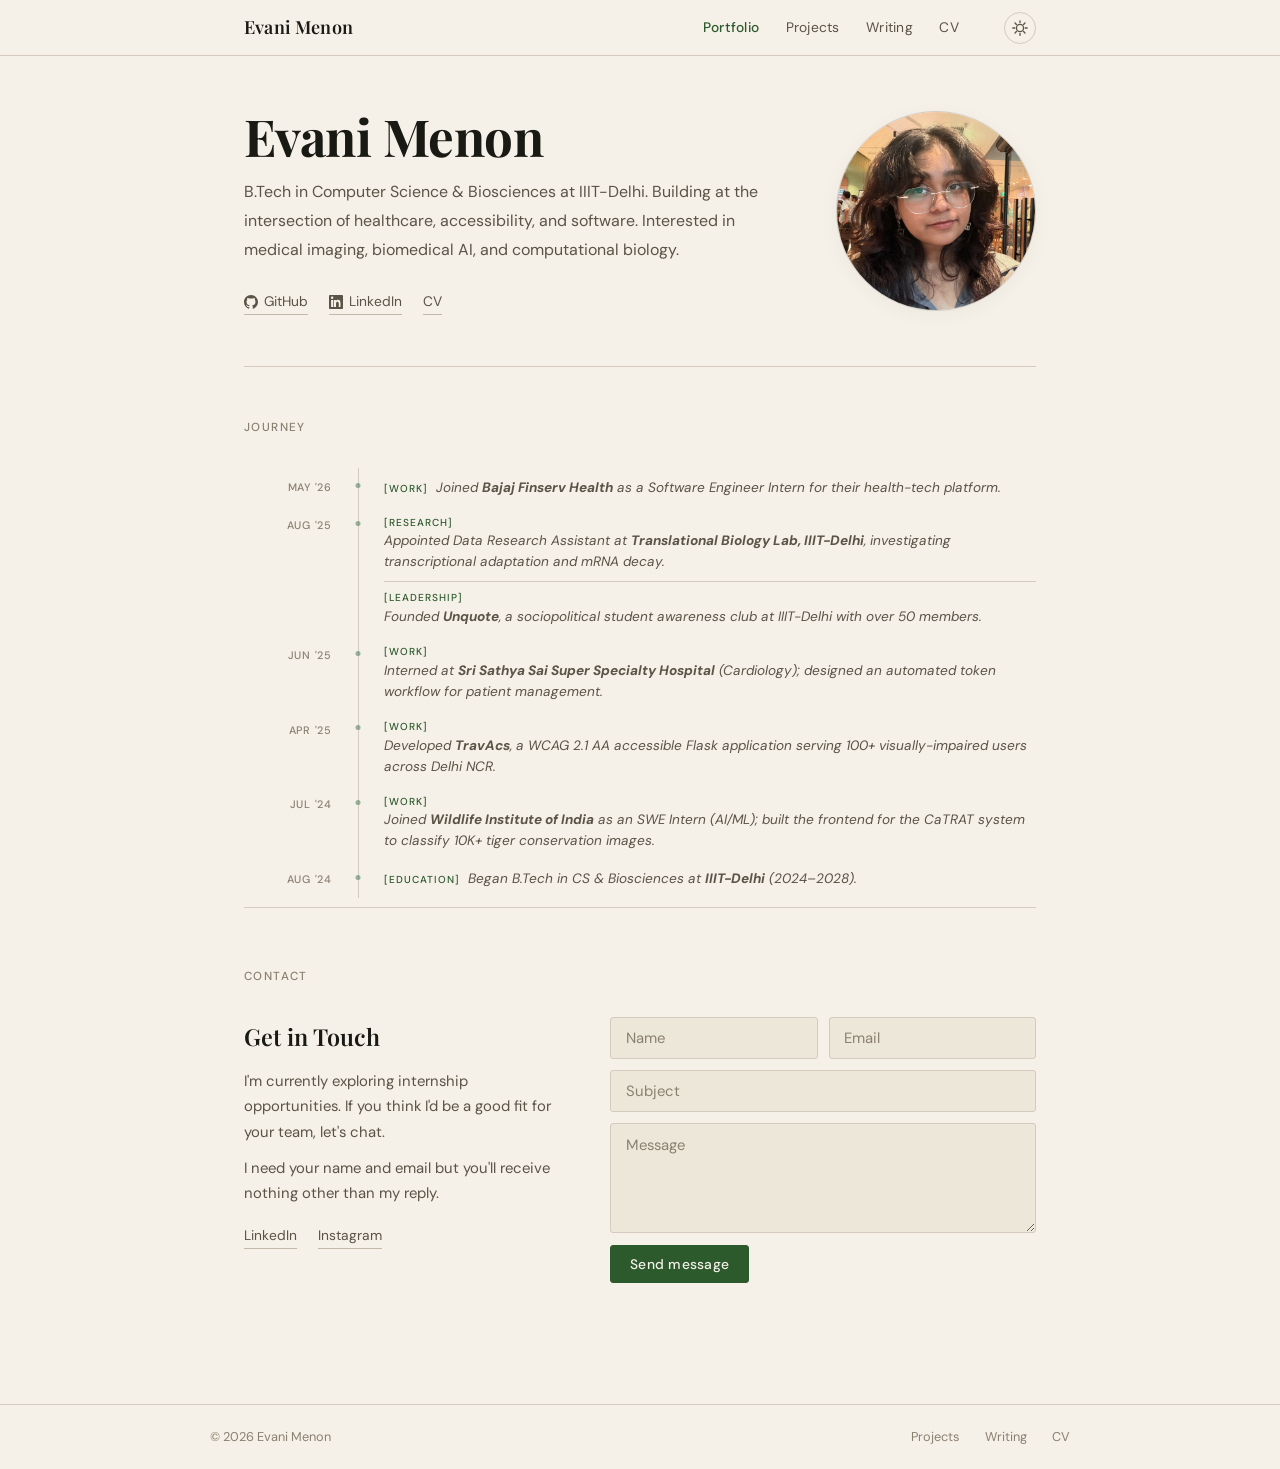
==== commit fc75cf32: "Update Portfolio" ====
--- a/index.html
+++ b/index.html
@@ -9,11 +9,10 @@
   <link rel="stylesheet" href="styles.css">
   <link rel="preconnect" href="https://fonts.googleapis.com">
   <link rel="preconnect" href="https://fonts.gstatic.com" crossorigin>
-  <link href="https://fonts.googleapis.com/css2?family=DM+Serif+Display:ital@0;1&family=DM+Sans:wght@300;400;500;600&display=swap" rel="stylesheet">
+  <link href="https://fonts.googleapis.com/css2?family=Playfair+Display:ital,wght@0,400;0,600;0,700;1,400;1,600&family=Lora:ital,wght@0,400;0,500;1,400&family=DM+Sans:wght@300;400;500&display=swap" rel="stylesheet">
 </head>
 <body>
 
-  <!-- NAV -->
   <nav class="nav" id="nav">
     <div class="nav-container">
       <a href="index.html" class="nav-logo">Evani Menon</a>
@@ -38,174 +37,104 @@
   <main>
     <div class="page-wrap">
 
-      <!-- HERO -->
-      <section style="padding-bottom: 3.5rem; border-bottom: 1px solid var(--border);">
-        <p style="font-size:0.8rem; color:var(--muted); letter-spacing:0.06em; text-transform:uppercase; margin-bottom:1rem;">New Delhi / Bangalore · US Citizen</p>
-        <h1 class="page-title">Evani Menon</h1>
-        <p style="font-size:1.0625rem; color:var(--muted); line-height:1.75; max-width:520px; margin-top:0.75rem; margin-bottom:1.75rem;">
-          B.Tech in Computer Science &amp; Biosciences at IIIT-Delhi. 
-          Building at the intersection of healthcare, accessibility, and software.
-          Interested in medical imaging, biomedical AI, and computational biology.
-        </p>
-
-        <div class="social-row" style="margin-bottom:1.5rem;">
-          <a href="mailto:evani24210@iiitd.ac.in">
-            <svg width="15" height="15" viewBox="0 0 20 20" fill="none"><path d="M3 4h14c1.1 0 2 .9 2 2v8c0 1.1-.9 2-2 2H3c-1.1 0-2-.9-2-2V6c0-1.1.9-2 2-2z" stroke="currentColor" stroke-width="1.5"/><path d="M19 6l-9 5-9-5" stroke="currentColor" stroke-width="1.5" stroke-linecap="round"/></svg>
-            Email
-          </a>
-          <a href="https://github.com/evanimenon" target="_blank">
-            <svg width="15" height="15" viewBox="0 0 20 20" fill="currentColor"><path fill-rule="evenodd" d="M10 0C4.477 0 0 4.477 0 10c0 4.42 2.865 8.17 6.839 9.49.5.092.682-.217.682-.482 0-.237-.008-.866-.013-1.7-2.782.603-3.369-1.34-3.369-1.34-.454-1.156-1.11-1.463-1.11-1.463-.908-.62.069-.608.069-.608 1.003.07 1.531 1.03 1.531 1.03.892 1.529 2.341 1.087 2.91.831.092-.646.35-1.086.636-1.336-2.22-.253-4.555-1.11-4.555-4.943 0-1.091.39-1.984 1.029-2.683-.103-.253-.446-1.27.098-2.647 0 0 .84-.269 2.75 1.025A9.578 9.578 0 0110 4.836c.85.004 1.705.114 2.504.336 1.909-1.294 2.747-1.025 2.747-1.025.546 1.377.203 2.394.1 2.647.64.699 1.028 1.592 1.028 2.683 0 3.842-2.339 4.687-4.566 4.935.359.309.678.919.678 1.852 0 1.336-.012 2.415-.012 2.743 0 .267.18.578.688.48C17.137 18.163 20 14.418 20 10c0-5.523-4.477-10-10-10z"/></svg>
-            GitHub
-          </a>
-          <a href="https://linkedin.com/in/evanimenon" target="_blank">
-            <svg width="15" height="15" viewBox="0 0 20 20" fill="currentColor"><path d="M18.5 0h-17C.675 0 0 .675 0 1.5v17C0 19.325.675 20 1.5 20h17c.825 0 1.5-.675 1.5-1.5v-17c0-.825-.675-1.5-1.5-1.5zM6 17H3V7h3v10zM4.5 5.817c-.967 0-1.75-.783-1.75-1.75s.783-1.75 1.75-1.75 1.75.783 1.75 1.75-.783 1.75-1.75 1.75zM17 17h-3v-4.892c0-3.368-4-3.113-4 0V17h-3V7h2.883v1.367h.042c.4-.758 1.383-1.558 2.85-1.558 3.05 0 3.608 2.008 3.608 4.617V17H17z"/></svg>
-            LinkedIn
-          </a>
-          <a href="cv.html">CV</a>
-        </div>
-
-        <div style="display:flex; gap:0.75rem; flex-wrap:wrap;">
-          <span class="tag">IIIT-Delhi</span>
-          <span class="tag">CSB '28</span>
-          <span class="tag">US Citizen</span>
-          <span class="tag">Medical Imaging</span>
-          <span class="tag">Bioinformatics</span>
+      <section class="hero-section">
+        <div class="hero-grid">
+          <div class="hero-text">
+            <h1 class="page-title">Evani Menon</h1>
+            <p class="hero-bio">
+              B.Tech in Computer Science &amp; Biosciences at IIIT-Delhi.
+              Building at the intersection of healthcare, accessibility, and software.
+              Interested in medical imaging, biomedical AI, and computational biology.
+            </p>
+            <div class="social-row">
+              <a href="https://github.com/evanimenon" target="_blank" rel="noopener">
+                <svg width="14" height="14" viewBox="0 0 20 20" fill="currentColor"><path fill-rule="evenodd" d="M10 0C4.477 0 0 4.477 0 10c0 4.42 2.865 8.17 6.839 9.49.5.092.682-.217.682-.482 0-.237-.008-.866-.013-1.7-2.782.603-3.369-1.34-3.369-1.34-.454-1.156-1.11-1.463-1.11-1.463-.908-.62.069-.608.069-.608 1.003.07 1.531 1.03 1.531 1.03.892 1.529 2.341 1.087 2.91.831.092-.646.35-1.086.636-1.336-2.22-.253-4.555-1.11-4.555-4.943 0-1.091.39-1.984 1.029-2.683-.103-.253-.446-1.27.098-2.647 0 0 .84-.269 2.75 1.025A9.578 9.578 0 0110 4.836c.85.004 1.705.114 2.504.336 1.909-1.294 2.747-1.025 2.747-1.025.546 1.377.203 2.394.1 2.647.64.699 1.028 1.592 1.028 2.683 0 3.842-2.339 4.687-4.566 4.935.359.309.678.919.678 1.852 0 1.336-.012 2.415-.012 2.743 0 .267.18.578.688.48C17.137 18.163 20 14.418 20 10c0-5.523-4.477-10-10-10z"/></svg>
+                GitHub
+              </a>
+              <a href="https://linkedin.com/in/evanimenon" target="_blank" rel="noopener">
+                <svg width="14" height="14" viewBox="0 0 20 20" fill="currentColor"><path d="M18.5 0h-17C.675 0 0 .675 0 1.5v17C0 19.325.675 20 1.5 20h17c.825 0 1.5-.675 1.5-1.5v-17c0-.825-.675-1.5-1.5-1.5zM6 17H3V7h3v10zM4.5 5.817c-.967 0-1.75-.783-1.75-1.75s.783-1.75 1.75-1.75 1.75.783 1.75 1.75-.783 1.75-1.75 1.75zM17 17h-3v-4.892c0-3.368-4-3.113-4 0V17h-3V7h2.883v1.367h.042c.4-.758 1.383-1.558 2.85-1.558 3.05 0 3.608 2.008 3.608 4.617V17H17z"/></svg>
+                LinkedIn
+              </a>
+              <a href="cv.html">CV</a>
+            </div>
+          </div>
+          <img src="Images/evani.jpeg" alt="Evani Menon" class="hero-photo">
         </div>
       </section>
 
-      <!-- JOURNEY TIMELINE -->
-      <section style="padding-top: 3.5rem;">
+      <section class="journey-section">
         <p class="section-label">Journey</p>
 
         <div class="timeline">
 
-          <!-- May 2026 -->
           <div class="tl-group">
-            <div class="tl-month">May 2026</div>
-            <div class="tl-item">
-              <span class="tl-kind">Work</span>
-              <div class="tl-title">Software Engineer Intern</div>
-              <div class="tl-org">Bajaj Finserv Health</div>
-              <div class="tl-desc">Incoming role in software engineering at a leading Indian health-tech platform.</div>
+            <div class="tl-month">May '26</div>
+            <div class="tl-items">
+              <div class="tl-item">
+                <span class="tl-kind">[Work]</span>
+                <span class="tl-desc">Joined <b>Bajaj Finserv Health</b> as a Software Engineer Intern for their health-tech platform.</span>
+              </div>
             </div>
           </div>
 
-          <!-- Jan 2026 -->
           <div class="tl-group">
-            <div class="tl-month">Jan 2026</div>
-            <div class="tl-item">
-              <span class="tl-kind">Project</span>
-              <div class="tl-title">Alzheimer's Progression Digital Twin</div>
-              <div class="tl-desc">ML system predicting cognitive decline from longitudinal ADNI clinical data (14,315 records). Bidirectional Attention-LSTM achieving MMSE MAE of 1.76 pts.</div>
-            </div>
-            <div class="tl-item">
-              <span class="tl-kind">Project</span>
-              <div class="tl-title">Terrarium: Plant Journal &amp; Marketplace</div>
-              <div class="tl-desc">Full-stack MySQL/Flask/Node.js app for plant care tracking, marketplace purchases, and vacation-care booking.</div>
-            </div>
-            <div class="tl-item">
-              <span class="tl-kind">Certification</span>
-              <div class="tl-title">Data or Specimens Only Research</div>
-              <div class="tl-org">CITI Program — Credential ID 74644625</div>
+            <div class="tl-month">Aug '25</div>
+            <div class="tl-items">
+              <div class="tl-item">
+                <span class="tl-kind">[Research]</span>
+                <span class="tl-desc">Appointed Data Research Assistant at <b>Translational Biology Lab, IIIT-Delhi</b>, investigating transcriptional adaptation and mRNA decay.</span>
+              </div>
+              <div class="tl-item">
+                <span class="tl-kind">[Leadership]</span>
+                <span class="tl-desc">Founded <b>Unquote</b>, a sociopolitical student awareness club at IIIT-Delhi with over 50 members.</span>
+              </div>
             </div>
           </div>
 
-          <!-- Aug 2025 -->
           <div class="tl-group">
-            <div class="tl-month">Aug 2025</div>
-            <div class="tl-item">
-              <span class="tl-kind">Research</span>
-              <div class="tl-title">Data Research Assistant</div>
-              <div class="tl-org">Translational Biology Lab, IIIT-Delhi — Prof. Jaspreet Kaur</div>
-              <div class="tl-desc">Literature-driven research on transcriptional adaptation and mRNA decay mechanisms.</div>
-            </div>
-            <div class="tl-item">
-              <span class="tl-kind">Project</span>
-              <div class="tl-title">University ERP System</div>
-              <div class="tl-desc">Full-stack Java/SQL academic workflow application for 500+ simulated users with secure authentication.</div>
-            </div>
-            <div class="tl-item">
-              <span class="tl-kind">Leadership</span>
-              <div class="tl-title">Founder &amp; Coordinator, Unquote</div>
-              <div class="tl-org">IIIT-Delhi</div>
-              <div class="tl-desc">Student-led club for sociopolitical awareness; moderated campus discussions for a 50+ member base.</div>
+            <div class="tl-month">Jun '25</div>
+            <div class="tl-items">
+              <div class="tl-item">
+                <span class="tl-kind">[Work]</span>
+                <span class="tl-desc">Interned at <b>Sri Sathya Sai Super Specialty Hospital</b> (Cardiology); designed an automated token workflow for patient management.</span>
+              </div>
             </div>
           </div>
 
-          <!-- Jun 2025 -->
           <div class="tl-group">
-            <div class="tl-month">Jun 2025</div>
-            <div class="tl-item">
-              <span class="tl-kind">Work</span>
-              <div class="tl-title">Non-Clinical Hospital Intern — Cardiology</div>
-              <div class="tl-org">Sri Sathya Sai Super Specialty Hospital</div>
-              <div class="tl-desc">Deployed automated token-based workflow to improve patient flow management.</div>
-            </div>
-            <div class="tl-item">
-              <span class="tl-kind">Hackathon</span>
-              <div class="tl-title">Air Quality Visualizer, ISRO Bharatiya Antariksh Hackathon</div>
-              <div class="tl-desc">Led a team of four on real-time granular air quality prediction algorithm.</div>
+            <div class="tl-month">Apr '25</div>
+            <div class="tl-items">
+              <div class="tl-item">
+                <span class="tl-kind">[Work]</span>
+                <span class="tl-desc">Developed <b>TravAcs</b>, a WCAG 2.1 AA accessible Flask application serving 100+ visually-impaired users across Delhi NCR.</span>
+              </div>
             </div>
           </div>
 
-          <!-- Nov 2025 -->
           <div class="tl-group">
-            <div class="tl-month">Nov 2025</div>
-            <div class="tl-item">
-              <span class="tl-kind">Project</span>
-              <div class="tl-title">Google Classroom Downloader</div>
-              <div class="tl-desc">Python FastAPI tool with Google OAuth 2.0 serving 2,000+ students. ★ 21 GitHub stars.</div>
+            <div class="tl-month">Jul '24</div>
+            <div class="tl-items">
+              <div class="tl-item">
+                <span class="tl-kind">[Work]</span>
+                <span class="tl-desc">Joined <b>Wildlife Institute of India</b> as an SWE Intern (AI/ML); built the frontend for the CaTRAT system to classify 10K+ tiger conservation images.</span>
+              </div>
             </div>
           </div>
 
-          <!-- Apr 2025 -->
           <div class="tl-group">
-            <div class="tl-month">Apr 2025</div>
-            <div class="tl-item">
-              <span class="tl-kind">Work</span>
-              <div class="tl-title">Software Engineer</div>
-              <div class="tl-org">TravAcs — Advisor: Mr. Sparsh Sehgal</div>
-              <div class="tl-desc">Built accessible web platform for 100+ visually-impaired users across Delhi NCR using Flask and WCAG 2.1 AA standards.</div>
-            </div>
-          </div>
-
-          <!-- Oct 2025 -->
-          <div class="tl-group">
-            <div class="tl-month">Oct 2025</div>
-            <div class="tl-item">
-              <span class="tl-kind">Project</span>
-              <div class="tl-title">Secondary Protein Structure Predictor</div>
-              <div class="tl-desc">Web-based bioinformatic tool predicting α-helix and β-strand regions via the Chou-Fasman method. Validated against 20+ PDB structures.</div>
-            </div>
-          </div>
-
-          <!-- Jul 2024 -->
-          <div class="tl-group">
-            <div class="tl-month">Jul 2024</div>
-            <div class="tl-item">
-              <span class="tl-kind">Work</span>
-              <div class="tl-title">SWE Intern (AI/ML)</div>
-              <div class="tl-org">Wildlife Institute of India — CaTRAT</div>
-              <div class="tl-desc">Built frontend modules for an AI camera-trap wildlife classification system classifying 10K+ images for tiger conservation.</div>
-            </div>
-          </div>
-
-          <!-- Aug 2024 -->
-          <div class="tl-group">
-            <div class="tl-month">Aug 2024</div>
-            <div class="tl-item">
-              <span class="tl-kind">Education</span>
-              <div class="tl-title">B.Tech — Computer Science &amp; Biosciences</div>
-              <div class="tl-org">IIIT-Delhi · 2024–2028</div>
-              <div class="tl-desc">CGPA 7.6. 50% merit scholarship in 2nd year.</div>
+            <div class="tl-month">Aug '24</div>
+            <div class="tl-items">
+              <div class="tl-item">
+                <span class="tl-kind">[Education]</span>
+                <span class="tl-desc">Began B.Tech in CS &amp; Biosciences at <b>IIIT-Delhi</b> (2024–2028).</span>
+              </div>
             </div>
           </div>
 
         </div>
       </section>
 
-      <!-- CONTACT -->
-      <section style="padding-top: 4rem; margin-top: 1rem; border-top: 1px solid var(--border);">
+      <section class="contact-section">
         <p class="section-label">Contact</p>
 
         <div class="contact-grid">
@@ -214,19 +143,18 @@
             <p>I'm currently exploring internship opportunities. If you think I'd be a good fit for your team, let's chat.</p>
             <p>I need your name and email but you'll receive nothing other than my reply.</p>
             <div class="social-row" style="margin-top:1rem;">
-              <a href="mailto:evani24210@iiitd.ac.in">evani24210@iiitd.ac.in</a>
-              <a href="https://linkedin.com/in/evanimenon" target="_blank">LinkedIn</a>
-              <a href="https://instagram.com/evanimenon" target="_blank">Instagram</a>
+              <a href="https://linkedin.com/in/evanimenon" target="_blank" rel="noopener">LinkedIn</a>
+              <a href="https://instagram.com/evanimenon" target="_blank" rel="noopener">Instagram</a>
             </div>
           </div>
 
           <form class="contact-form" id="contact-form">
             <div class="form-row-2">
-              <input type="text"  name="user_name"    placeholder="Name"          required>
-              <input type="email" name="user_email"   placeholder="Email"         required>
+              <input type="text"  name="user_name"    placeholder="Name"    required>
+              <input type="email" name="user_email"   placeholder="Email"   required>
             </div>
-            <input    type="text"  name="user_subject" placeholder="Subject"        required>
-            <textarea             name="user_message" placeholder="Message"        required></textarea>
+            <input    type="text"  name="user_subject" placeholder="Subject" required>
+            <textarea             name="user_message" placeholder="Message" required></textarea>
             <div>
               <button type="submit" class="btn btn-primary">Send message</button>
             </div>
@@ -235,7 +163,7 @@
         </div>
       </section>
 
-    </div><!-- /page-wrap -->
+    </div>
   </main>
 
   <footer class="footer">
--- a/styles.css
+++ b/styles.css
@@ -1,703 +1,821 @@
-/* ─── Tokens ─────────────────────────────────────────────────── */
-@import url('https://fonts.googleapis.com/css2?family=DM+Serif+Display:ital@0;1&family=DM+Sans:wght@300;400;500;600&display=swap');
-
+/* ─────────────────────────────────────────────
+   Evani Menon · Personal Site
+   Aesthetic: Academic researcher — cream ivory,
+   forest green accents, Playfair + Lora serif,
+   editorial density, no AI-pill bloat
+   ───────────────────────────────────────────── */
+
+@import url('https://fonts.googleapis.com/css2?family=Playfair+Display:ital,wght@0,400;0,600;0,700;1,400;1,600&family=Lora:ital,wght@0,400;0,500;1,400&family=DM+Sans:wght@300;400;500&display=swap');
+
+/* ── Tokens ──────────────────────────────────── */
 :root {
-  --bg:        #f7f7f4;
-  --surface:   #ffffff;
-  --border:    #ddddd8;
-  --text:      #1a1a18;
-  --muted:     #6b6b65;
-  --accent:    #2e6b45;
-  --accent-2:  #4a9e6a;
-  --accent-bg: #eaf4ee;
-
-  --font-serif: 'DM Serif Display', Georgia, serif;
-  --font-sans:  'DM Sans', system-ui, sans-serif;
-
-  --max: 760px;
-  --nav-h: 60px;
+  --bg:        #f5f0e8;
+  --bg2:       #ede7d9;
+  --text:      #1a1a14;
+  --muted:     #5a5446;
+  --faint:     #8a8070;
+  --accent:    #2d5a2d;
+  --accent2:   #4a7c59;
+  --border:    #d4cbbe;
+  --border2:   #c2b9a8;
+  --link:      #2d5a2d;
+
+  --font-head: 'Playfair Display', Georgia, serif;
+  --font-body: 'Lora', Georgia, serif;
+  --font-ui:   'DM Sans', sans-serif;
+
+  --max-w:     860px;
+  --nav-h:     56px;
+  --radius:    3px;
 }
 
 [data-theme="dark"] {
-  --bg:        #111110;
-  --surface:   #1c1c1a;
-  --border:    #2e2e2a;
-  --text:      #e8e8e2;
-  --muted:     #7a7a72;
-  --accent:    #4a9e6a;
-  --accent-2:  #6abf88;
-  --accent-bg: #162519;
-}
-
-/* ─── Reset ──────────────────────────────────────────────────── */
-*, *::before, *::after { margin: 0; padding: 0; box-sizing: border-box; }
-html { font-size: 16px; scroll-behavior: smooth; }
+  --bg:        #141410;
+  --bg2:       #1c1c17;
+  --text:      #ede7d9;
+  --muted:     #a89f8e;
+  --faint:     #6e6556;
+  --accent:    #7ab87a;
+  --accent2:   #5a9e6a;
+  --border:    #2e2d26;
+  --border2:   #3a3830;
+  --link:      #7ab87a;
+}
+
+/* ── Reset ───────────────────────────────────── */
+*, *::before, *::after { box-sizing: border-box; margin: 0; padding: 0; }
+
+html {
+  font-size: 17px;
+  scroll-behavior: smooth;
+  -webkit-text-size-adjust: 100%;
+}
+
 body {
-  font-family: var(--font-sans);
+  font-family: var(--font-body);
   background: var(--bg);
   color: var(--text);
-  line-height: 1.6;
-}
-a { color: inherit; text-decoration: none; }
-ul { list-style: none; }
-button { font-family: inherit; cursor: pointer; }
-img { max-width: 100%; display: block; }
-
-/* ─── Nav ────────────────────────────────────────────────────── */
+  line-height: 1.7;
+  min-height: 100vh;
+  display: flex;
+  flex-direction: column;
+  transition: background 0.25s, color 0.25s;
+}
+
+main { flex: 1; }
+
+a {
+  color: var(--link);
+  text-decoration: none;
+  transition: opacity 0.15s;
+}
+a:hover { opacity: 0.72; }
+
+ul { list-style: disc; padding-left: 1.25rem; }
+li { margin-bottom: 0.2rem; }
+
+p + p { margin-top: 0.65rem; }
+
+/* ── Nav ─────────────────────────────────────── */
 .nav {
-  position: fixed;
-  top: 0; left: 0; right: 0;
-  height: var(--nav-h);
+  position: sticky;
+  top: 0;
+  z-index: 100;
   background: var(--bg);
   border-bottom: 1px solid var(--border);
-  z-index: 100;
+  height: var(--nav-h);
 }
 
 .nav-container {
-  max-width: var(--max);
+  max-width: var(--max-w);
   margin: 0 auto;
   padding: 0 2rem;
   height: 100%;
   display: flex;
   align-items: center;
-  justify-content: space-between;
+  gap: 2rem;
 }
 
 .nav-logo {
-  font-family: var(--font-serif);
-  font-size: 1.1rem;
-  color: var(--text);
+  font-family: var(--font-head);
+  font-weight: 600;
+  font-size: 1.0625rem;
+  color: var(--text);
+  letter-spacing: 0.01em;
+  margin-right: auto;
 }
 
 .nav-links {
   display: flex;
-  gap: 2rem;
-  align-items: center;
+  gap: 0.25rem;
+  font-family: var(--font-ui);
 }
 
 .nav-link {
-  font-size: 0.875rem;
-  font-weight: 500;
-  color: var(--muted);
-  letter-spacing: 0.01em;
-}
-.nav-link:hover,
-.nav-link.active { color: var(--accent); }
-
-/* Theme toggle */
+  font-size: 0.8125rem;
+  font-weight: 400;
+  color: var(--muted);
+  padding: 0.35rem 0.65rem;
+  border-radius: var(--radius);
+  letter-spacing: 0.02em;
+  transition: color 0.15s, background 0.15s;
+}
+.nav-link:hover { color: var(--text); opacity: 1; }
+.nav-link.active { color: var(--accent); font-weight: 500; }
+
+/* ── Theme toggle ────────────────────────────── */
 .theme-toggle {
   background: none;
-  border: none;
-  color: var(--muted);
+  border: 1px solid var(--border);
+  color: var(--muted);
+  cursor: pointer;
+  width: 32px;
+  height: 32px;
+  border-radius: 50%;
   display: flex;
   align-items: center;
-  padding: 0.25rem;
-}
-.theme-toggle:hover { color: var(--accent); }
-
-[data-theme="dark"] .sun-icon { display: none; }
+  justify-content: center;
+  transition: border-color 0.2s, color 0.2s;
+  flex-shrink: 0;
+}
+.theme-toggle:hover { border-color: var(--accent); color: var(--accent); }
+
+[data-theme="dark"] .sun-icon  { display: none; }
+[data-theme="light"] .moon-icon { display: none; }
 .moon-icon { display: none; }
 [data-theme="dark"] .moon-icon { display: block; }
 
-/* ─── Page shell ─────────────────────────────────────────────── */
-main {
-  padding-top: var(--nav-h);
-}
-
+/* ── Page shell ──────────────────────────────── */
 .page-wrap {
-  max-width: var(--max);
+  max-width: var(--max-w);
   margin: 0 auto;
-  padding: 4rem 2rem 6rem;
-}
-
-/* ─── Typography helpers ─────────────────────────────────────── */
-.serif { font-family: var(--font-serif); }
-
-h1.page-title {
-  font-family: var(--font-serif);
+  padding: 3rem 2rem 5rem;
+}
+
+/* ── Typography ──────────────────────────────── */
+.page-title {
+  font-family: var(--font-head);
   font-size: clamp(2rem, 5vw, 3rem);
-  font-weight: 400;
+  font-weight: 700;
   line-height: 1.15;
-  color: var(--text);
-  margin-bottom: 0.5rem;
-}
-
-p.page-sub {
+  letter-spacing: -0.01em;
+  color: var(--text);
+}
+
+.page-sub {
+  font-family: var(--font-body);
   font-size: 0.9375rem;
   color: var(--muted);
-  margin-bottom: 3rem;
-  line-height: 1.7;
-}
-
-/* ─── Divider ────────────────────────────────────────────────── */
-.divider {
-  border: none;
-  border-top: 1px solid var(--border);
-  margin: 3rem 0;
-}
-
-/* ─── Section heading ────────────────────────────────────────── */
+  margin-top: 0.5rem;
+  font-style: italic;
+}
+
 .section-label {
+  font-family: var(--font-ui);
   font-size: 0.6875rem;
-  font-weight: 600;
+  font-weight: 500;
   letter-spacing: 0.12em;
   text-transform: uppercase;
-  color: var(--muted);
-  margin-bottom: 1.5rem;
-}
-
-/* ─── Timeline (home page) ───────────────────────────────────── */
+  color: var(--faint);
+  margin-bottom: 1.75rem;
+}
+
+/* ── Tag (underline only, no pill) ───────────── */
+.tag {
+  font-family: var(--font-ui);
+  font-size: 0.75rem;
+  color: var(--muted);
+  border-bottom: 1px solid var(--border2);
+  padding-bottom: 1px;
+  letter-spacing: 0.01em;
+}
+
+/* ── Buttons ─────────────────────────────────── */
+.btn {
+  font-family: var(--font-ui);
+  font-size: 0.8125rem;
+  font-weight: 500;
+  border-radius: var(--radius);
+  padding: 0.55rem 1.1rem;
+  cursor: pointer;
+  transition: all 0.2s;
+  display: inline-block;
+  letter-spacing: 0.02em;
+}
+.btn-primary {
+  background: var(--accent);
+  color: #f5f0e8;
+  border: 1px solid var(--accent);
+}
+.btn-primary:hover { background: var(--accent2); border-color: var(--accent2); opacity: 1; }
+
+.btn-outline {
+  background: transparent;
+  color: var(--accent);
+  border: 1px solid var(--accent);
+}
+.btn-outline:hover { background: var(--accent); color: #f5f0e8; opacity: 1; }
+
+/* ── Social row ──────────────────────────────── */
+.social-row {
+  display: flex;
+  flex-wrap: wrap;
+  gap: 0.25rem 1.25rem;
+  font-family: var(--font-ui);
+  font-size: 0.8125rem;
+}
+.social-row a {
+  display: flex;
+  align-items: center;
+  gap: 0.35rem;
+  color: var(--muted);
+  border-bottom: 1px solid var(--border2);
+  padding-bottom: 1px;
+}
+.social-row a:hover { color: var(--accent); border-color: var(--accent); opacity: 1; }
+
+/* ── Hero ────────────────────────────────────── */
+.hero-section {
+  padding-bottom: 3rem;
+  border-bottom: 1px solid var(--border);
+}
+
+.hero-grid {
+  display: flex;
+  justify-content: space-between;
+  align-items: center;
+  gap: 3.5rem;
+}
+
+.hero-text {
+  flex: 1.3;
+}
+
+.hero-bio {
+  font-family: var(--font-ui);
+  font-size: 0.9375rem;
+  color: var(--muted);
+  line-height: 1.8;
+  max-width: 520px;
+  margin: 0.75rem 0 1.5rem;
+}
+
+.hero-photo {
+  width: 200px;
+  height: 200px;
+  border-radius: 50%;
+  object-fit: cover;
+  border: 1px solid var(--border);
+  flex-shrink: 0;
+  filter: grayscale(15%);
+  box-shadow: 0 4px 20px rgba(0, 0, 0, 0.04);
+}
+
+/* ── Journey section ─────────────────────────── */
+.journey-section {
+  padding-top: 3rem;
+}
+
+/* ── Timeline ────────────────────────────────── */
 .timeline {
+  display: flex;
+  flex-direction: column;
+}
+
+/* Each group: two-column grid — month | items-block */
+.tl-group {
+  display: grid;
+  grid-template-columns: 88px 1fr;
+  gap: 0 1.5rem;
+}
+
+/* Items column carries the vertical line */
+.tl-items {
+  border-left: 1px solid var(--border);
+  padding-left: 1.5rem;
+}
+
+.tl-month {
+  font-family: var(--font-ui);
+  font-size: 0.6375rem;
+  font-weight: 500;
+  letter-spacing: 0.07em;
+  text-transform: uppercase;
+  color: var(--faint);
+  text-align: right;
+  padding-top: 0.6rem;
   position: relative;
-  padding-left: 2.5rem;
-}
-
-/* The vertical green line */
-.timeline::before {
+}
+
+/* Dot on the vertical line */
+.tl-month::after {
   content: '';
   position: absolute;
-  left: 0;
-  top: 0;
-  bottom: 0;
-  width: 1.5px;
-  background: var(--accent);
-  opacity: 0.35;
-}
-
-.tl-group {
-  margin-bottom: 3rem;
-}
-
-.tl-month {
-  font-size: 0.7rem;
-  font-weight: 600;
+  right: -1.5rem;
+  top: 0.88rem;
+  width: 5px;
+  height: 5px;
+  border-radius: 50%;
+  background: var(--accent2);
+  opacity: 0.55;
+  translate: 50% 0;
+}
+
+/* Each row inside .tl-items */
+.tl-item {
+  display: flex;
+  flex-wrap: wrap;
+  align-items: baseline;
+  gap: 0 0.45rem;
+  padding: 0.5rem 0;
+  border-bottom: 1px solid var(--border);
+  line-height: 1.55;
+}
+
+.tl-item:last-child { border-bottom: none; }
+
+.tl-kind {
+  font-family: var(--font-ui);
+  font-size: 0.595rem;
+  font-weight: 500;
   letter-spacing: 0.1em;
   text-transform: uppercase;
   color: var(--accent);
-  margin-bottom: 1rem;
-  position: relative;
-}
-
-/* Dot on the line for each month */
-.tl-month::before {
-  content: '';
-  position: absolute;
-  left: -2.75rem;
-  top: 50%;
-  transform: translateY(-50%);
-  width: 7px;
-  height: 7px;
-  border-radius: 50%;
-  background: var(--accent);
-}
-
-.tl-item {
-  margin-bottom: 1.5rem;
-  padding-bottom: 1.5rem;
-  border-bottom: 1px solid var(--border);
-}
-.tl-item:last-child {
-  border-bottom: none;
-  margin-bottom: 0;
-  padding-bottom: 0;
-}
-
-.tl-kind {
-  display: inline-block;
-  font-size: 0.6875rem;
-  font-weight: 600;
-  letter-spacing: 0.08em;
-  text-transform: uppercase;
-  color: var(--accent);
-  background: var(--accent-bg);
-  padding: 0.2rem 0.55rem;
-  border-radius: 3px;
-  margin-bottom: 0.4rem;
+  white-space: nowrap;
+  flex-shrink: 0;
+}
+
+.tl-sep {
+  color: var(--border2);
+  font-size: 0.8rem;
+  flex-shrink: 0;
 }
 
 .tl-title {
-  font-family: var(--font-serif);
-  font-size: 1.0625rem;
+  font-family: var(--font-body);
+  font-weight: 500;
+  color: var(--text);
+  font-size: 0.8125rem;
+  flex-shrink: 0;
+}
+
+.tl-desc {
+  color: var(--muted);
+  font-family: var(--font-ui);
+  font-size: 0.8rem;
+  font-style: italic;
+}
+
+/* ── Contact section ─────────────────────────── */
+.contact-section {
+  padding-top: 3.5rem;
+  margin-top: 0.5rem;
+  border-top: 1px solid var(--border);
+}
+
+/* ── Projects ────────────────────────────────── */
+.filter-row {
+  display: flex;
+  flex-wrap: wrap;
+  gap: 0.25rem;
+  margin: 1.5rem 0 2rem;
+  font-family: var(--font-ui);
+}
+
+.filter-btn {
+  background: none;
+  border: none;
+  cursor: pointer;
+  font-family: var(--font-ui);
+  font-size: 0.8rem;
   font-weight: 400;
-  color: var(--text);
-  margin-bottom: 0.2rem;
-}
-
-.tl-org {
-  font-size: 0.8125rem;
-  color: var(--muted);
-}
-
-.tl-desc {
-  font-size: 0.875rem;
-  color: var(--muted);
-  margin-top: 0.4rem;
-  line-height: 1.65;
-}
-
-/* ─── Button ─────────────────────────────────────────────────── */
-.btn {
-  display: inline-flex;
-  align-items: center;
-  gap: 0.5rem;
-  padding: 0.625rem 1.25rem;
-  font-size: 0.875rem;
-  font-weight: 500;
-  border-radius: 5px;
-  border: 1px solid transparent;
-  text-decoration: none;
-}
-
-.btn-primary {
-  background: var(--accent);
-  color: #fff;
-  border-color: var(--accent);
-}
-.btn-primary:hover { background: #25593a; }
-
-.btn-outline {
-  background: transparent;
-  color: var(--text);
-  border-color: var(--border);
-}
-.btn-outline:hover { border-color: var(--accent); color: var(--accent); }
-
-/* ─── Tag pill ───────────────────────────────────────────────── */
-.tag {
-  display: inline-block;
-  font-size: 0.75rem;
-  font-weight: 500;
-  padding: 0.2rem 0.6rem;
-  background: var(--accent-bg);
-  color: var(--accent);
-  border-radius: 3px;
-}
-
-/* ─── Social icon row ────────────────────────────────────────── */
-.social-row {
-  display: flex;
-  gap: 1.25rem;
-  align-items: center;
-  flex-wrap: wrap;
-}
-
-.social-row a {
-  font-size: 0.875rem;
-  color: var(--muted);
-  display: flex;
-  align-items: center;
-  gap: 0.35rem;
-}
-.social-row a:hover { color: var(--accent); }
-
-/* ─── Projects list ──────────────────────────────────────────── */
-.proj-list { display: flex; flex-direction: column; gap: 0; }
+  color: var(--muted);
+  padding: 0.3rem 0.6rem;
+  border-bottom: 2px solid transparent;
+  transition: color 0.15s, border-color 0.15s;
+  letter-spacing: 0.02em;
+}
+.filter-btn:hover { color: var(--text); }
+.filter-btn.active { color: var(--accent); border-bottom-color: var(--accent); font-weight: 500; }
+
+.proj-list {
+  display: flex;
+  flex-direction: column;
+}
 
 .proj-item {
-  padding: 1.5rem 0;
-  border-bottom: 1px solid var(--border);
   display: grid;
   grid-template-columns: 1fr auto;
   gap: 1rem;
   align-items: start;
+  padding: 1.25rem 0;
+  border-bottom: 1px solid var(--border);
+  transition: background 0.15s;
 }
 .proj-item:first-child { border-top: 1px solid var(--border); }
 
 .proj-name {
-  font-family: var(--font-serif);
+  font-family: var(--font-head);
   font-size: 1rem;
-  font-weight: 400;
+  font-weight: 600;
   color: var(--text);
   margin-bottom: 0.3rem;
 }
 
 .proj-desc {
+  font-family: var(--font-ui);
+  font-size: 0.8125rem;
+  color: var(--muted);
+  line-height: 1.6;
+  margin-bottom: 0.6rem;
+}
+
+.proj-tags {
+  display: flex;
+  flex-wrap: wrap;
+  gap: 0.5rem 1rem;
+}
+
+.proj-link {
+  font-family: var(--font-ui);
+  font-size: 0.75rem;
+  color: var(--muted);
+  white-space: nowrap;
+  border-bottom: 1px solid var(--border2);
+  padding-bottom: 1px;
+  align-self: start;
+  margin-top: 0.25rem;
+}
+.proj-link:hover { color: var(--accent); border-color: var(--accent); opacity: 1; }
+
+/* ── Writing ─────────────────────────────────── */
+.search-wrap {
+  display: flex;
+  align-items: center;
+  gap: 0.6rem;
+  border: 1px solid var(--border);
+  border-radius: var(--radius);
+  padding: 0.55rem 0.85rem;
+  margin: 1.5rem 0 1rem;
+  background: var(--bg2);
+  color: var(--muted);
+  font-family: var(--font-ui);
+}
+.search-wrap input {
+  border: none;
+  background: none;
+  outline: none;
+  font-family: var(--font-ui);
   font-size: 0.875rem;
-  color: var(--muted);
-  line-height: 1.65;
-  margin-bottom: 0.6rem;
-}
-
-.proj-tags { display: flex; flex-wrap: wrap; gap: 0.35rem; }
-
-.proj-link {
-  font-size: 0.8125rem;
-  color: var(--accent);
+  color: var(--text);
+  width: 100%;
+}
+.search-wrap input::placeholder { color: var(--faint); }
+
+.tag-row {
+  display: flex;
+  flex-wrap: wrap;
+  gap: 0.25rem;
+  margin-bottom: 1.75rem;
+}
+
+.tag-btn {
+  background: none;
+  border: none;
+  cursor: pointer;
+  font-family: var(--font-ui);
+  font-size: 0.8rem;
+  color: var(--muted);
+  padding: 0.3rem 0.6rem;
+  border-bottom: 2px solid transparent;
+  transition: color 0.15s, border-color 0.15s;
+}
+.tag-btn:hover { color: var(--text); }
+.tag-btn.active { color: var(--accent); border-bottom-color: var(--accent); font-weight: 500; }
+
+.writing-list {
+  display: flex;
+  flex-direction: column;
+}
+
+.writing-item {
+  display: flex;
+  justify-content: space-between;
+  align-items: baseline;
+  gap: 1.5rem;
+  padding: 1.1rem 0;
+  border-bottom: 1px solid var(--border);
+}
+.writing-item:first-child { border-top: 1px solid var(--border); }
+
+.writing-title {
+  font-family: var(--font-head);
+  font-size: 1rem;
+  font-weight: 500;
+  margin-bottom: 0.2rem;
+}
+.writing-title a { color: var(--text); }
+.writing-title a:hover { color: var(--accent); }
+
+.writing-excerpt {
+  font-family: var(--font-ui);
+  font-size: 0.8125rem;
+  color: var(--muted);
+  line-height: 1.55;
+  margin-bottom: 0.35rem;
+}
+
+.writing-meta {
+  display: flex;
+  gap: 0.75rem;
+  font-family: var(--font-ui);
+}
+
+.writing-date {
+  font-family: var(--font-ui);
+  font-size: 0.75rem;
+  color: var(--faint);
   white-space: nowrap;
-  align-self: start;
-  margin-top: 0.1rem;
-}
-.proj-link:hover { text-decoration: underline; }
-
-/* Filter buttons */
-.filter-row {
-  display: flex;
-  flex-wrap: wrap;
-  gap: 0.5rem;
-  margin-bottom: 2.5rem;
-}
-
-.filter-btn {
-  padding: 0.35rem 0.9rem;
-  font-size: 0.8125rem;
-  font-weight: 500;
-  border: 1px solid var(--border);
-  border-radius: 20px;
-  background: transparent;
-  color: var(--muted);
-}
-.filter-btn:hover { border-color: var(--accent); color: var(--accent); }
-.filter-btn.active {
-  background: var(--accent);
-  border-color: var(--accent);
-  color: #fff;
-}
-
-/* ─── Writing list ───────────────────────────────────────────── */
-.writing-list { display: flex; flex-direction: column; }
-
-.writing-item {
-  padding: 1.5rem 0;
+  flex-shrink: 0;
+}
+
+/* ── CV ──────────────────────────────────────── */
+.cv-block {
+  padding: 2.25rem 0;
   border-bottom: 1px solid var(--border);
+}
+.cv-block:first-of-type { padding-top: 0; }
+.cv-block:last-of-type { border-bottom: none; }
+
+.cv-section-title {
+  font-family: var(--font-head);
+  font-size: 1.0625rem;
+  font-weight: 600;
+  letter-spacing: -0.01em;
+  color: var(--text);
+  margin-bottom: 1.25rem;
+  padding-bottom: 0.6rem;
+  border-bottom: 2px solid var(--accent);
+  display: inline-block;
+}
+
+.cv-row {
   display: grid;
   grid-template-columns: 1fr auto;
-  gap: 1rem;
-  align-items: start;
-}
-.writing-item:first-child { border-top: 1px solid var(--border); }
-
-.writing-title {
-  font-family: var(--font-serif);
-  font-size: 1rem;
-  font-weight: 400;
-  color: var(--text);
-  margin-bottom: 0.3rem;
-}
-
-.writing-title a:hover { color: var(--accent); }
-
-.writing-excerpt {
-  font-size: 0.875rem;
-  color: var(--muted);
-  line-height: 1.65;
-  margin-bottom: 0.5rem;
-}
-
-.writing-meta {
-  font-size: 0.75rem;
-  color: var(--muted);
-}
-
-.writing-date {
-  font-size: 0.75rem;
-  color: var(--muted);
+  gap: 0.4rem 1.5rem;
+  align-items: baseline;
+  padding: 1rem 0;
+  border-bottom: 1px solid var(--border);
+}
+.cv-row:last-child { border-bottom: none; }
+
+.cv-row-title {
+  font-family: var(--font-body);
+  font-weight: 500;
+  font-size: 0.9375rem;
+  color: var(--text);
+}
+
+.cv-row-org {
+  font-family: var(--font-ui);
+  font-size: 0.8125rem;
+  color: var(--accent2);
+  margin-top: 0.15rem;
+  font-style: italic;
+}
+
+.cv-row-body {
+  font-family: var(--font-ui);
+  font-size: 0.8125rem;
+  color: var(--muted);
+  line-height: 1.7;
+  margin-top: 0.1rem;
+}
+
+.cv-row-date {
+  font-family: var(--font-ui);
+  font-size: 0.7rem;
+  font-weight: 500;
+  letter-spacing: 0.05em;
+  color: var(--faint);
   white-space: nowrap;
+  text-align: right;
   align-self: start;
-  margin-top: 0.2rem;
-}
-
-/* Tag filter row */
-.tag-row {
-  display: flex;
-  flex-wrap: wrap;
-  gap: 0.5rem;
-  margin-bottom: 2.5rem;
-}
-
-.tag-btn {
-  padding: 0.3rem 0.8rem;
-  font-size: 0.8125rem;
-  font-weight: 500;
+  padding-top: 0.25rem;
+  background: var(--bg2);
+  padding: 0.2rem 0.55rem;
+  border-radius: var(--radius);
   border: 1px solid var(--border);
-  border-radius: 20px;
-  background: transparent;
-  color: var(--muted);
-}
-.tag-btn:hover { border-color: var(--accent); color: var(--accent); }
-.tag-btn.active {
-  background: var(--accent);
-  border-color: var(--accent);
-  color: #fff;
-}
-
-/* Search */
-.search-wrap {
-  position: relative;
-  margin-bottom: 1.5rem;
-}
-.search-wrap svg {
-  position: absolute;
-  left: 0.75rem;
-  top: 50%;
-  transform: translateY(-50%);
-  color: var(--muted);
-  pointer-events: none;
-}
-.search-wrap input {
-  width: 100%;
-  padding: 0.6rem 0.75rem 0.6rem 2.25rem;
-  font-family: var(--font-sans);
-  font-size: 0.875rem;
-  background: var(--surface);
-  border: 1px solid var(--border);
-  border-radius: 5px;
-  color: var(--text);
-}
-.search-wrap input:focus { outline: none; border-color: var(--accent); }
-.search-wrap input::placeholder { color: var(--muted); }
-
-/* ─── CV page ────────────────────────────────────────────────── */
-.cv-block { margin-bottom: 3rem; }
-
-.cv-section-title {
-  font-size: 0.6875rem;
-  font-weight: 600;
-  letter-spacing: 0.12em;
-  text-transform: uppercase;
-  color: var(--muted);
-  margin-bottom: 1rem;
-  padding-bottom: 0.5rem;
-  border-bottom: 1px solid var(--border);
-}
-
-.cv-row {
-  padding: 1.25rem 0;
-  border-bottom: 1px solid var(--border);
-  display: grid;
-  grid-template-columns: 1fr auto;
-  gap: 1rem;
-  align-items: start;
-}
-.cv-row:last-child { border-bottom: none; }
-
-.cv-row-title {
-  font-family: var(--font-serif);
-  font-size: 1rem;
-  font-weight: 400;
-  color: var(--text);
-  margin-bottom: 0.2rem;
-}
-
-.cv-row-org {
-  font-size: 0.875rem;
-  color: var(--muted);
-  margin-bottom: 0.4rem;
-}
-
-.cv-row-date {
-  font-size: 0.75rem;
-  color: var(--muted);
-  white-space: nowrap;
-}
-
-.cv-row-body {
-  font-size: 0.875rem;
-  color: var(--muted);
-  line-height: 1.7;
-}
-
-.cv-row-body ul {
-  list-style: disc;
-  padding-left: 1.1rem;
-}
-.cv-row-body li { margin-bottom: 0.25rem; }
+}
 
 .cv-skills-grid {
   display: grid;
-  grid-template-columns: repeat(auto-fill, minmax(200px, 1fr));
-  gap: 1.5rem;
+  grid-template-columns: 1fr 1fr;
+  gap: 1.25rem 2rem;
 }
 
 .cv-skill-group h4 {
-  font-size: 0.8rem;
-  font-weight: 600;
-  color: var(--text);
-  margin-bottom: 0.6rem;
+  font-family: var(--font-ui);
+  font-size: 0.75rem;
+  font-weight: 500;
+  letter-spacing: 0.06em;
+  text-transform: uppercase;
+  color: var(--faint);
+  margin-bottom: 0.5rem;
 }
 
 .cv-skill-tags {
   display: flex;
   flex-wrap: wrap;
-  gap: 0.35rem;
-}
-
-/* ─── Contact section ────────────────────────────────────────── */
+  gap: 0.4rem 1rem;
+}
+
+/* ── Contact ─────────────────────────────────── */
 .contact-grid {
   display: grid;
-  grid-template-columns: 1fr 1fr;
-  gap: 4rem;
+  grid-template-columns: 1fr 1.35fr;
+  gap: 3rem;
+  align-items: start;
+  margin-top: 1.5rem;
 }
 
 .contact-info h2 {
-  font-family: var(--font-serif);
-  font-size: 1.5rem;
-  font-weight: 400;
+  font-family: var(--font-head);
+  font-size: 1.375rem;
+  font-weight: 600;
   margin-bottom: 0.75rem;
 }
 
 .contact-info p {
-  font-size: 0.9375rem;
-  color: var(--muted);
-  line-height: 1.75;
-  margin-bottom: 0.75rem;
+  font-family: var(--font-ui);
+  font-size: 0.875rem;
+  color: var(--muted);
+  line-height: 1.7;
 }
 
 .contact-form {
   display: flex;
   flex-direction: column;
-  gap: 1rem;
+  gap: 0.65rem;
 }
 
 .contact-form input,
 .contact-form textarea {
+  font-family: var(--font-ui);
+  font-size: 0.875rem;
+  background: var(--bg2);
+  border: 1px solid var(--border);
+  border-radius: var(--radius);
+  color: var(--text);
+  padding: 0.6rem 0.85rem;
+  outline: none;
+  transition: border-color 0.2s;
   width: 100%;
-  padding: 0.65rem 0.875rem;
-  font-family: var(--font-sans);
-  font-size: 0.875rem;
-  background: var(--surface);
-  border: 1px solid var(--border);
-  border-radius: 5px;
-  color: var(--text);
 }
 .contact-form input:focus,
-.contact-form textarea:focus {
-  outline: none;
-  border-color: var(--accent);
-}
+.contact-form textarea:focus { border-color: var(--accent); }
 .contact-form input::placeholder,
-.contact-form textarea::placeholder { color: var(--muted); }
-.contact-form textarea { resize: vertical; min-height: 120px; }
-
-.form-row-2 { display: grid; grid-template-columns: 1fr 1fr; gap: 1rem; }
+.contact-form textarea::placeholder { color: var(--faint); }
+.contact-form textarea { resize: vertical; min-height: 110px; }
+
+.form-row-2 { display: grid; grid-template-columns: 1fr 1fr; gap: 0.65rem; }
 
 .form-message {
-  font-size: 0.8125rem;
-  padding: 0.5rem 0.75rem;
-  border-radius: 4px;
-}
-.form-message.success { background: var(--accent-bg); color: var(--accent); }
-.form-message.error   { background: #fee; color: #c00; }
-
-/* ─── Footer ─────────────────────────────────────────────────── */
+  font-family: var(--font-ui);
+  font-size: 0.8125rem;
+  min-height: 1.2rem;
+  margin-top: 0.25rem;
+}
+.form-message.success { color: var(--accent); }
+.form-message.error   { color: #b94040; }
+
+/* ── Footer ──────────────────────────────────── */
 .footer {
   border-top: 1px solid var(--border);
-  padding: 2rem;
+  padding: 1.25rem 2rem;
+  font-family: var(--font-ui);
+  font-size: 0.75rem;
+  color: var(--faint);
 }
 .footer-inner {
-  max-width: var(--max);
+  max-width: var(--max-w);
   margin: 0 auto;
   display: flex;
   justify-content: space-between;
   align-items: center;
-  font-size: 0.8125rem;
-  color: var(--muted);
-}
-.footer-inner a { color: var(--muted); }
-.footer-inner a:hover { color: var(--accent); }
-
-/* ─── Article pages (individual essays) ─────────────────────── */
+}
+.footer a { color: var(--faint); }
+.footer a:hover { color: var(--muted); opacity: 1; }
+
+/* ── Article pages ───────────────────────────── */
 .article-page { min-height: 100vh; }
 
 .article-hero {
-  padding: 7rem 2rem 3rem;
+  padding: 4rem 2rem 2.5rem;
   background: var(--bg);
+  border-bottom: 1px solid var(--border);
 }
 
 .article-hero-inner {
-  max-width: 760px;
+  max-width: var(--max-w);
   margin: 0 auto;
 }
 
 .article-back {
   display: inline-flex;
   align-items: center;
-  gap: 0.5rem;
+  gap: 0.4rem;
+  font-family: var(--font-ui);
+  font-size: 0.8125rem;
   color: var(--accent);
-  text-decoration: none;
+  margin-bottom: 2rem;
+  letter-spacing: 0.01em;
+}
+.article-back:hover { opacity: 0.75; }
+
+.article-tag-row {
+  display: flex;
+  gap: 0.75rem 1.25rem;
+  flex-wrap: wrap;
+  margin-bottom: 1rem;
+  font-family: var(--font-ui);
+  font-size: 0.7rem;
+  font-weight: 500;
+  letter-spacing: 0.1em;
+  text-transform: uppercase;
+  color: var(--accent);
+}
+
+.article-tag {
+  color: var(--accent);
+  border-bottom: 1px solid var(--accent2);
+  padding-bottom: 1px;
+}
+
+.article-title {
+  font-family: var(--font-head);
+  font-size: clamp(1.6rem, 4vw, 2.4rem);
+  font-weight: 700;
+  color: var(--text);
+  line-height: 1.2;
+  letter-spacing: -0.01em;
+  margin-bottom: 1.1rem;
+}
+
+.article-meta {
+  display: flex;
+  gap: 1.25rem;
+  flex-wrap: wrap;
+  font-family: var(--font-ui);
+  font-size: 0.8125rem;
+  color: var(--faint);
+  padding-top: 1.1rem;
+  border-top: 1px solid var(--border);
+}
+
+.article-body {
+  padding: 3rem 2rem 5rem;
+}
+
+.article-body-inner {
+  max-width: var(--max-w);
+  margin: 0 auto;
+}
+
+.article-body p {
+  font-family: var(--font-body);
+  font-size: 1rem;
+  color: var(--muted);
+  line-height: 1.85;
+  margin-bottom: 1.5rem;
+}
+
+.article-body h2 {
+  font-family: var(--font-head);
+  font-size: 1.375rem;
   font-weight: 600;
-  font-size: 0.875rem;
-  margin-bottom: 2rem;
-}
-.article-back:hover { text-decoration: underline; }
-
-.article-tag-row {
-  display: flex;
-  gap: 0.5rem;
-  flex-wrap: wrap;
-  margin-bottom: 1.25rem;
-}
-
-.article-tag {
-  padding: 0.25rem 0.75rem;
-  background: var(--accent-bg);
-  color: var(--accent);
-  border-radius: 3px;
-  font-size: 0.75rem;
+  color: var(--text);
+  margin: 2.5rem 0 0.9rem;
+  letter-spacing: -0.01em;
+}
+
+.article-body h3 {
+  font-family: var(--font-head);
+  font-size: 1.1rem;
   font-weight: 600;
-}
-
-.article-title {
-  font-family: var(--font-serif);
-  font-size: clamp(1.75rem, 4vw, 2.75rem);
-  font-weight: 400;
-  color: var(--text);
-  line-height: 1.25;
-  margin-bottom: 1.25rem;
-}
-
-.article-meta {
-  display: flex;
-  gap: 1.5rem;
-  flex-wrap: wrap;
-  color: var(--muted);
-  font-size: 0.875rem;
-  padding-bottom: 2rem;
-  border-bottom: 1px solid var(--border);
-}
-
-.article-body {
-  padding: 3.5rem 2rem 5rem;
-}
-
-.article-body-inner {
-  max-width: 760px;
-  margin: 0 auto;
-}
-
-.article-body p {
-  color: var(--muted);
-  font-size: 1.0625rem;
-  line-height: 1.9;
-  margin-bottom: 1.75rem;
-}
-
-.article-body h2 {
-  font-family: var(--font-serif);
-  font-size: 1.5rem;
-  font-weight: 400;
-  color: var(--text);
-  margin: 2.5rem 0 1rem;
-}
-
-.article-body h3 {
-  font-family: var(--font-serif);
-  font-size: 1.2rem;
-  font-weight: 400;
-  color: var(--text);
-  margin: 2rem 0 0.75rem;
+  color: var(--text);
+  margin: 2rem 0 0.65rem;
 }
 
 .article-body blockquote {
   border-left: 2px solid var(--accent);
-  margin: 2.25rem 0;
-  padding: 0.5rem 0 0.5rem 1.5rem;
-  background: var(--accent-bg);
-  border-radius: 0 6px 6px 0;
+  margin: 2rem 0;
+  padding: 0.6rem 0 0.6rem 1.4rem;
 }
 
 .article-body blockquote p {
-  color: var(--text);
   font-style: italic;
+  color: var(--text);
   margin-bottom: 0;
 }
 
@@ -705,105 +823,68 @@
   display: block;
   margin-top: 0.5rem;
   font-style: normal;
-  font-size: 0.8125rem;
-  color: var(--muted);
-  font-weight: 600;
+  font-family: var(--font-ui);
+  font-size: 0.8rem;
+  color: var(--faint);
+  font-weight: 500;
+  letter-spacing: 0.03em;
 }
 
 .article-image {
-  width: 100%;
-  border-radius: 8px;
+  max-width: 75%;
+  margin: 2.5rem auto 0.5rem;
+  border-radius: 12px;
   overflow: hidden;
-  margin: 2rem 0 0.5rem;
   border: 1px solid var(--border);
 }
-
-.article-image img { width: 100%; display: block; }
+.article-image img { 
+  width: 100%; 
+  display: block; 
+}
 
 .article-image-placeholder {
   width: 100%;
   aspect-ratio: 16 / 9;
-  background: var(--accent-bg);
+  background: var(--bg2);
   display: flex;
   align-items: center;
   justify-content: center;
-  color: var(--muted);
-  font-size: 0.875rem;
+  color: var(--faint);
+  font-family: var(--font-ui);
+  font-size: 0.8125rem;
   gap: 0.5rem;
+  border-radius: 12px;
 }
 
 .article-caption {
-  font-size: 0.8125rem;
-  color: var(--muted);
+  font-family: var(--font-ui);
+  font-size: 0.78rem;
+  color: var(--faint);
   text-align: center;
   margin-bottom: 2rem;
   font-style: italic;
 }
 
-/* .article-footer {
-  max-width: 760px;
-  margin: 0 auto;
-  padding: 2.5rem 0 0;
-  border-top: 1px solid var(--border);
-  display: flex;
-  justify-content: space-between;
-  align-items: center;
-  flex-wrap: wrap;
-  gap: 1rem;
-}
-
-.article-footer-back {
-  display: inline-flex;
-  align-items: center;
-  gap: 0.5rem;
-  color: var(--accent);
-  text-decoration: none;
-  font-weight: 600;
-  font-size: 0.875rem;
-}
-.article-footer-back:hover { text-decoration: underline; }
-
-.article-footer-author {
-  text-align: right;
-  color: var(--muted);
-  font-size: 0.8125rem;
-}
-
-.article-footer-author strong {
-  display: block;
-  color: var(--text);
-  font-size: 0.875rem;
-  margin-bottom: 0.15rem;
-} */
-
-@media (max-width: 600px) {
-  .article-hero { padding: 6rem 1.25rem 2.5rem; }
-  .article-body { padding: 2.5rem 1.25rem 4rem; }
-  .article-footer { flex-direction: column; align-items: flex-start; }
-  .article-footer-author { text-align: left; }
-}
-
-/* ─── Responsive ─────────────────────────────────────────────── */
+/* ── Responsive ──────────────────────────────── */
 @media (max-width: 680px) {
-  .nav-links { gap: 1rem; }
-  .nav-link { font-size: 0.8125rem; }
-
-  .page-wrap { padding: 3rem 1.25rem 5rem; }
-
-  .proj-item,
-  .writing-item,
-  .cv-row {
-    grid-template-columns: 1fr;
-  }
-
-  .contact-grid {
-    grid-template-columns: 1fr;
-    gap: 2.5rem;
-  }
-
-  .form-row-2 { grid-template-columns: 1fr; }
-
-  .footer-inner { flex-direction: column; gap: 0.5rem; text-align: center; }
-
-  .cv-skills-grid { grid-template-columns: 1fr 1fr; }
+  .page-wrap { padding: 2rem 1.25rem 4rem; }
+  .nav-container { padding: 0 1.25rem; }
+
+  .hero-grid { flex-direction: column-reverse; gap: 1.25rem; }
+  .hero-photo { width: 80px; height: 80px; }
+
+  .tl-group { grid-template-columns: 60px 1fr; gap: 0 1rem; }
+  .tl-items { padding-left: 1rem; }
+  .tl-month::after { right: -1rem; }
+
+  .contact-grid { grid-template-columns: 1fr; gap: 2rem; }
+  .form-row-2   { grid-template-columns: 1fr; }
+
+  .cv-skills-grid { grid-template-columns: 1fr; }
+
+  .proj-item { grid-template-columns: 1fr; }
+  .proj-link { margin-top: 0; }
+
+  .article-hero { padding: 3rem 1.25rem 2rem; }
+  .article-body { padding: 2rem 1.25rem 4rem; }
 }
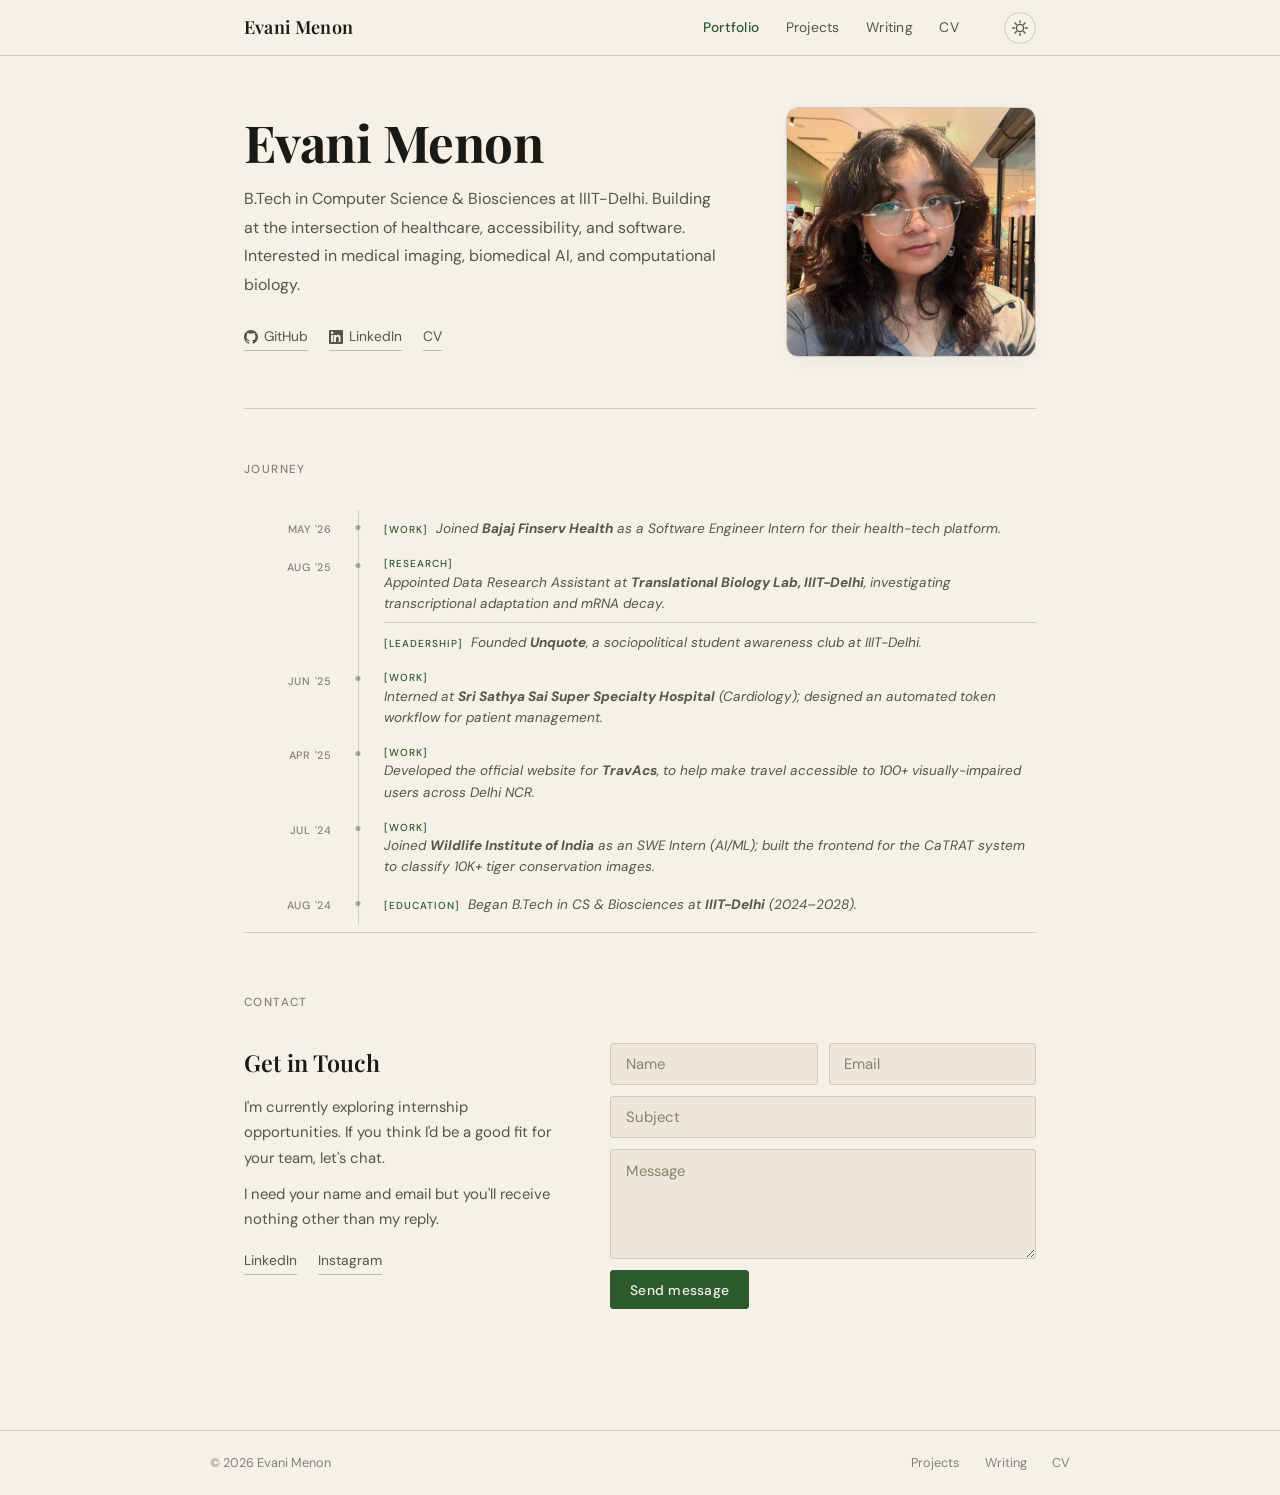
==== commit 65cf0e21: "Update index.html" ====
--- a/index.html
+++ b/index.html
@@ -86,7 +86,7 @@
               </div>
               <div class="tl-item">
                 <span class="tl-kind">[Leadership]</span>
-                <span class="tl-desc">Founded <b>Unquote</b>, a sociopolitical student awareness club at IIIT-Delhi with over 50 members.</span>
+                <span class="tl-desc">Founded <b>Unquote</b>, a sociopolitical student awareness club at IIIT-Delhi.</span>
               </div>
             </div>
           </div>
@@ -106,7 +106,7 @@
             <div class="tl-items">
               <div class="tl-item">
                 <span class="tl-kind">[Work]</span>
-                <span class="tl-desc">Developed <b>TravAcs</b>, a WCAG 2.1 AA accessible Flask application serving 100+ visually-impaired users across Delhi NCR.</span>
+                <span class="tl-desc">Developed the official website for <b>TravAcs</b>, to help make travel accessible to 100+ visually-impaired users across Delhi NCR.</span>
               </div>
             </div>
           </div>
--- a/styles.css
+++ b/styles.css
@@ -261,9 +261,9 @@
 }
 
 .hero-photo {
-  width: 200px;
-  height: 200px;
-  border-radius: 50%;
+  width: 250px;
+  height: 250px;
+  border-radius: 12px;
   object-fit: cover;
   border: 1px solid var(--border);
   flex-shrink: 0;
@@ -871,7 +871,7 @@
   .nav-container { padding: 0 1.25rem; }
 
   .hero-grid { flex-direction: column-reverse; gap: 1.25rem; }
-  .hero-photo { width: 80px; height: 80px; }
+  .hero-photo { width: 80px; height: 80px; border-radius: 8px; }
 
   .tl-group { grid-template-columns: 60px 1fr; gap: 0 1rem; }
   .tl-items { padding-left: 1rem; }
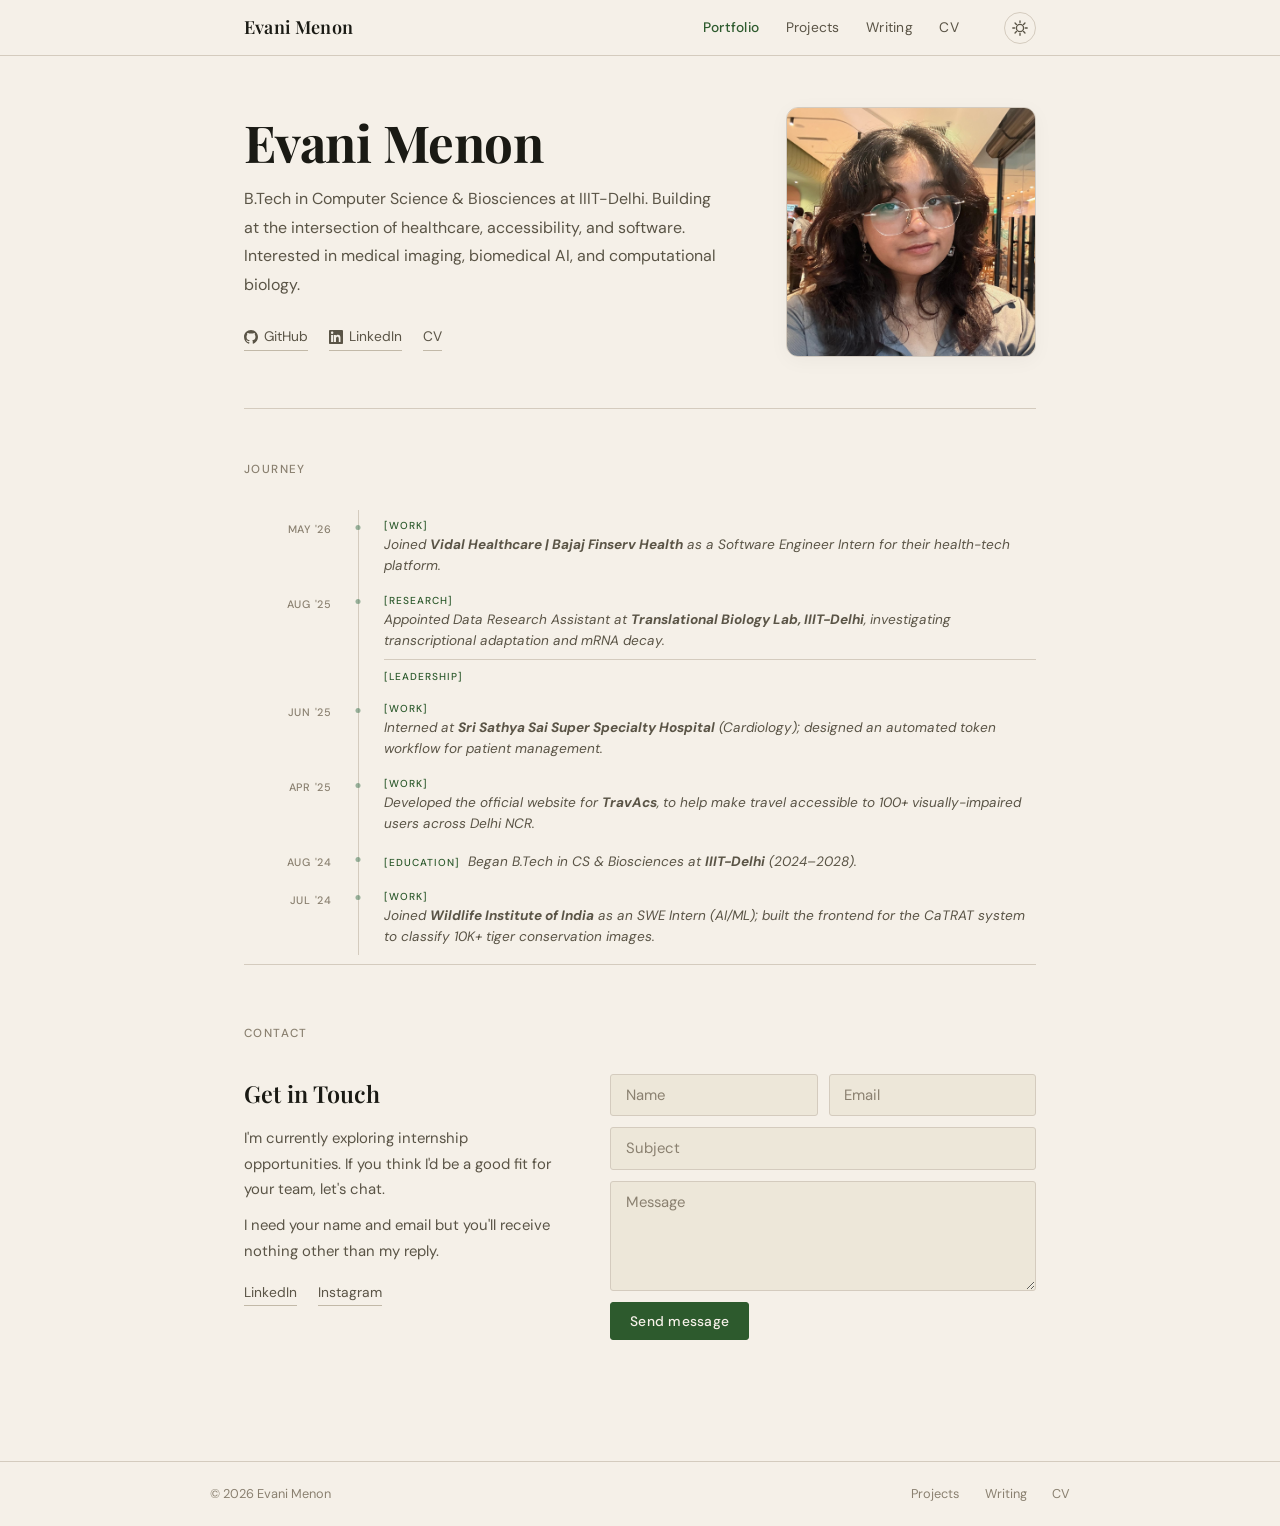
==== commit c9a9a49d: "Update work experience" ====
--- a/index.html
+++ b/index.html
@@ -72,7 +72,7 @@
             <div class="tl-items">
               <div class="tl-item">
                 <span class="tl-kind">[Work]</span>
-                <span class="tl-desc">Joined <b>Bajaj Finserv Health</b> as a Software Engineer Intern for their health-tech platform.</span>
+                <span class="tl-desc">Joined <b>Vidal Healthcare | Bajaj Finserv Health</b> as a Software Engineer Intern for their health-tech platform.</span>
               </div>
             </div>
           </div>
@@ -86,7 +86,7 @@
               </div>
               <div class="tl-item">
                 <span class="tl-kind">[Leadership]</span>
-                <span class="tl-desc">Founded <b>Unquote</b>, a sociopolitical student awareness club at IIIT-Delhi.</span>
+                <!-- <span class="tl-desc">Founded <b>Unquote</b>, a sociopolitical student awareness club at IIIT-Delhi.</span> -->
               </div>
             </div>
           </div>
@@ -112,6 +112,16 @@
           </div>
 
           <div class="tl-group">
+            <div class="tl-month">Aug '24</div>
+            <div class="tl-items">
+              <div class="tl-item">
+                <span class="tl-kind">[Education]</span>
+                <span class="tl-desc">Began B.Tech in CS &amp; Biosciences at <b>IIIT-Delhi</b> (2024–2028).</span>
+              </div>
+            </div>
+          </div>
+          
+          <div class="tl-group">
             <div class="tl-month">Jul '24</div>
             <div class="tl-items">
               <div class="tl-item">
@@ -121,15 +131,6 @@
             </div>
           </div>
 
-          <div class="tl-group">
-            <div class="tl-month">Aug '24</div>
-            <div class="tl-items">
-              <div class="tl-item">
-                <span class="tl-kind">[Education]</span>
-                <span class="tl-desc">Began B.Tech in CS &amp; Biosciences at <b>IIIT-Delhi</b> (2024–2028).</span>
-              </div>
-            </div>
-          </div>
 
         </div>
       </section>
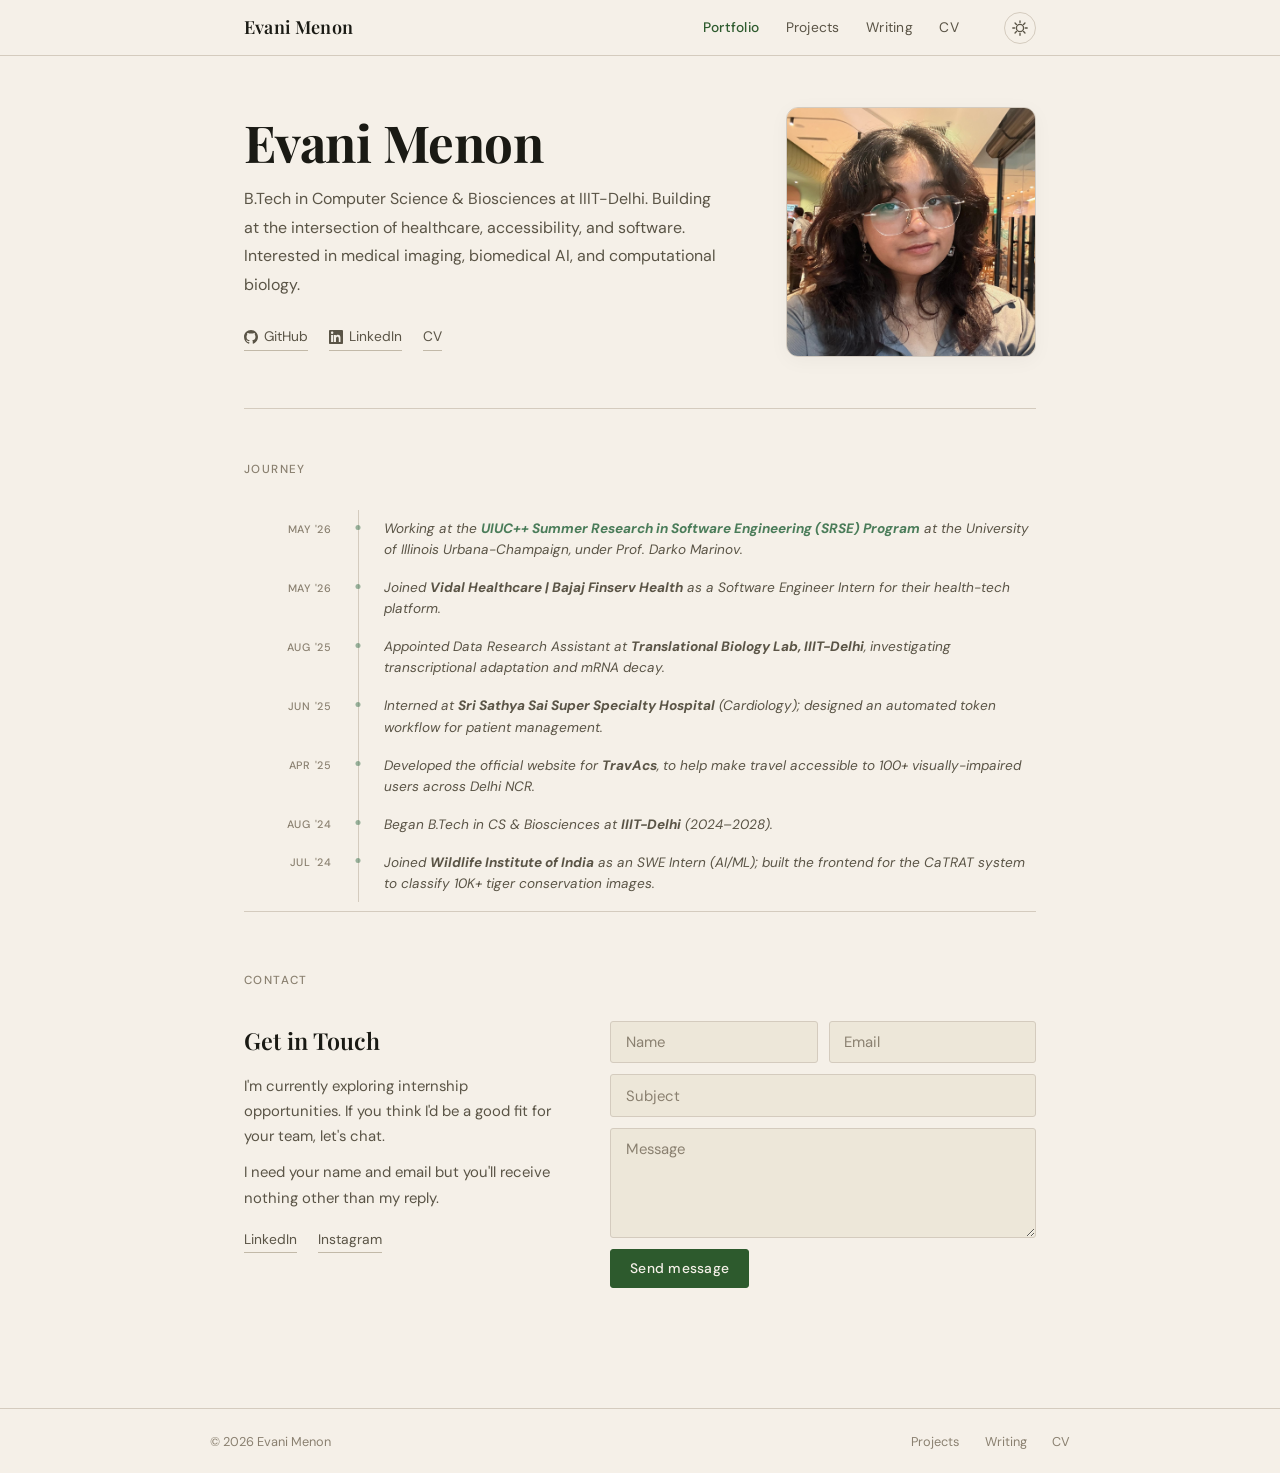
==== commit 24e4df5e: "Update Experience" ====
--- a/index.html
+++ b/index.html
@@ -71,7 +71,15 @@
             <div class="tl-month">May '26</div>
             <div class="tl-items">
               <div class="tl-item">
-                <span class="tl-kind">[Work]</span>
+                <span class="tl-desc">Working at the <a href="https://uiuc-srse.github.io/" target="_blank" rel="noopener" style="color:#4a7c59;font-weight:500;text-decoration:underline;text-underline-offset:2px;"><b>UIUC++ Summer Research in Software Engineering (SRSE) Program</b></a> at the University of Illinois Urbana-Champaign, under Prof. Darko Marinov.</span>
+              </div>
+            </div>
+          </div>
+
+          <div class="tl-group">
+            <div class="tl-month">May '26</div>
+            <div class="tl-items">
+              <div class="tl-item">
                 <span class="tl-desc">Joined <b>Vidal Healthcare | Bajaj Finserv Health</b> as a Software Engineer Intern for their health-tech platform.</span>
               </div>
             </div>
@@ -81,13 +89,11 @@
             <div class="tl-month">Aug '25</div>
             <div class="tl-items">
               <div class="tl-item">
-                <span class="tl-kind">[Research]</span>
                 <span class="tl-desc">Appointed Data Research Assistant at <b>Translational Biology Lab, IIIT-Delhi</b>, investigating transcriptional adaptation and mRNA decay.</span>
               </div>
-              <div class="tl-item">
-                <span class="tl-kind">[Leadership]</span>
-                <!-- <span class="tl-desc">Founded <b>Unquote</b>, a sociopolitical student awareness club at IIIT-Delhi.</span> -->
-              </div>
+              <!-- <div class="tl-item">
+                <span class="tl-desc">Founded <b>Unquote</b>, a sociopolitical student awareness club at IIIT-Delhi.</span>
+              </div> -->
             </div>
           </div>
 
@@ -95,7 +101,6 @@
             <div class="tl-month">Jun '25</div>
             <div class="tl-items">
               <div class="tl-item">
-                <span class="tl-kind">[Work]</span>
                 <span class="tl-desc">Interned at <b>Sri Sathya Sai Super Specialty Hospital</b> (Cardiology); designed an automated token workflow for patient management.</span>
               </div>
             </div>
@@ -105,7 +110,6 @@
             <div class="tl-month">Apr '25</div>
             <div class="tl-items">
               <div class="tl-item">
-                <span class="tl-kind">[Work]</span>
                 <span class="tl-desc">Developed the official website for <b>TravAcs</b>, to help make travel accessible to 100+ visually-impaired users across Delhi NCR.</span>
               </div>
             </div>
@@ -115,7 +119,6 @@
             <div class="tl-month">Aug '24</div>
             <div class="tl-items">
               <div class="tl-item">
-                <span class="tl-kind">[Education]</span>
                 <span class="tl-desc">Began B.Tech in CS &amp; Biosciences at <b>IIIT-Delhi</b> (2024–2028).</span>
               </div>
             </div>
@@ -125,7 +128,6 @@
             <div class="tl-month">Jul '24</div>
             <div class="tl-items">
               <div class="tl-item">
-                <span class="tl-kind">[Work]</span>
                 <span class="tl-desc">Joined <b>Wildlife Institute of India</b> as an SWE Intern (AI/ML); built the frontend for the CaTRAT system to classify 10K+ tiger conservation images.</span>
               </div>
             </div>
--- a/styles.css
+++ b/styles.css
@@ -366,6 +366,10 @@
   font-style: italic;
 }
 
+.tl-desc a {
+  text-decoration: none !important;
+}
+
 /* ── Contact section ─────────────────────────── */
 .contact-section {
   padding-top: 3.5rem;
@@ -373,14 +377,7 @@
   border-top: 1px solid var(--border);
 }
 
-/* ── Projects ────────────────────────────────── */
-.filter-row {
-  display: flex;
-  flex-wrap: wrap;
-  gap: 0.25rem;
-  margin: 1.5rem 0 2rem;
-  font-family: var(--font-ui);
-}
+/* ── Projects ─────────────────────────────────────── */
 
 .filter-btn {
   background: none;
@@ -398,55 +395,216 @@
 .filter-btn:hover { color: var(--text); }
 .filter-btn.active { color: var(--accent); border-bottom-color: var(--accent); font-weight: 500; }
 
-.proj-list {
+.proj-grid {
+  columns: 2;
+  column-gap: 1.5rem;
+  margin-top: 2rem;
+}
+
+.proj-card {
+  break-inside: avoid;
+  margin-bottom: 1.5rem;
+}
+
+.proj-card.featured {
+  column-span: all;
+}
+.proj-card {
+  border: 1px solid var(--border);
+  border-radius: 6px;
+  background: var(--bg);
+  overflow: hidden;
   display: flex;
   flex-direction: column;
-}
-
-.proj-item {
-  display: grid;
-  grid-template-columns: 1fr auto;
-  gap: 1rem;
-  align-items: start;
-  padding: 1.25rem 0;
+  transition: border-color 0.2s, box-shadow 0.2s;
+}
+.proj-card:hover {
+  border-color: var(--border2);
+  box-shadow: 0 2px 16px rgba(0,0,0,0.05);
+}
+
+.proj-media {
+  position: relative;
+  height: 200px;
+  background: var(--bg2);
   border-bottom: 1px solid var(--border);
-  transition: background 0.15s;
-}
-.proj-item:first-child { border-top: 1px solid var(--border); }
-
-.proj-name {
+  overflow: hidden;
+  flex-shrink: 0;
+}
+.proj-card.featured .proj-media { height: 260px; }
+
+.proj-media img {
+  position: absolute;
+  inset: 0;
+  width: 100%;
+  height: 100%;
+  object-fit: contain;
+  background: var(--border);
+  opacity: 0;
+  transition: opacity 0.45s ease;
+}
+.proj-media img.active { opacity: 1; }
+
+.proj-media-placeholder {
+  width: 100%;
+  height: 100%;
+  display: flex;
+  flex-direction: column;
+  align-items: center;
+  justify-content: center;
+  gap: 0.5rem;
+  color: var(--faint);
+  font-family: var(--font-ui);
+  font-size: 0.75rem;
+  letter-spacing: 0.04em;
+}
+.proj-media-placeholder svg { opacity: 0.3; }
+
+.slide-dots {
+  position: absolute;
+  bottom: 8px;
+  left: 50%;
+  translate: -50% 0;
+  display: flex;
+  gap: 5px;
+  z-index: 2;
+}
+.slide-dot {
+  width: 5px;
+  height: 5px;
+  border-radius: 50%;
+  background: rgba(255,255,255,0.5);
+  cursor: pointer;
+  border: none;
+  padding: 0;
+  transition: background 0.2s, transform 0.2s;
+}
+.slide-dot.active { background: rgba(255,255,255,0.95); transform: scale(1.25); }
+
+.slide-arrow {
+  position: absolute;
+  top: 50%;
+  translate: 0 -50%;
+  background: rgba(255,255,255,0.18);
+  backdrop-filter: blur(4px);
+  border: 1px solid rgba(255,255,255,0.25);
+  color: white;
+  width: 26px;
+  height: 26px;
+  border-radius: 50%;
+  cursor: pointer;
+  display: flex;
+  align-items: center;
+  justify-content: center;
+  z-index: 2;
+  font-size: 0.85rem;
+  line-height: 1;
+  opacity: 0;
+  transition: opacity 0.2s;
+}
+.proj-media:hover .slide-arrow { opacity: 1; }
+.slide-arrow.prev { left: 8px; }
+.slide-arrow.next { right: 8px; }
+.slide-arrow:hover { background: rgba(255,255,255,0.32); }
+
+.proj-body {
+  padding: 1.1rem 1.25rem 1.25rem;
+  display: flex;
+  flex-direction: column;
+  flex: 1;
+  gap: 0.5rem;
+}
+.proj-card.featured .proj-body { padding: 1.35rem 1.5rem 1.5rem; }
+
+.proj-card-name {
   font-family: var(--font-head);
   font-size: 1rem;
   font-weight: 600;
   color: var(--text);
-  margin-bottom: 0.3rem;
-}
-
-.proj-desc {
-  font-family: var(--font-ui);
-  font-size: 0.8125rem;
-  color: var(--muted);
-  line-height: 1.6;
-  margin-bottom: 0.6rem;
-}
-
-.proj-tags {
-  display: flex;
+  line-height: 1.25;
+}
+.proj-card.featured .proj-card-name { font-size: 1.1875rem; }
+
+.proj-card-desc {
+  font-family: var(--font-ui);
+  font-size: 0.8rem;
+  color: var(--muted);
+  line-height: 1.65;
+}
+.proj-card.featured .proj-card-desc { font-size: 0.8375rem; }
+
+.proj-card-tags { display: flex; flex-wrap: wrap; gap: 0.4rem 0.9rem; margin-top: 0.15rem; }
+
+.proj-card-footer {
+  display: flex;
+  align-items: center;
+  justify-content: space-between;
+  margin-top: auto;
+  padding-top: 0.75rem;
+  border-top: 1px solid var(--border);
+  gap: 0.75rem;
   flex-wrap: wrap;
-  gap: 0.5rem 1rem;
-}
-
-.proj-link {
+}
+
+.proj-card-link {
   font-family: var(--font-ui);
   font-size: 0.75rem;
   color: var(--muted);
-  white-space: nowrap;
   border-bottom: 1px solid var(--border2);
   padding-bottom: 1px;
-  align-self: start;
-  margin-top: 0.25rem;
-}
-.proj-link:hover { color: var(--accent); border-color: var(--accent); opacity: 1; }
+  white-space: nowrap;
+}
+.proj-card-link:hover { color: var(--accent); border-color: var(--accent); opacity: 1; }
+
+.pdf-toggle-btn {
+  font-family: var(--font-ui);
+  font-size: 0.75rem;
+  font-weight: 500;
+  color: var(--accent);
+  background: none;
+  border: 1px solid var(--border2);
+  border-radius: var(--radius);
+  padding: 0.3rem 0.65rem;
+  cursor: pointer;
+  letter-spacing: 0.02em;
+  transition: border-color 0.15s, background 0.15s;
+  white-space: nowrap;
+  display: inline-flex;
+  align-items: center;
+  gap: 0.35rem;
+}
+.pdf-toggle-btn:hover { border-color: var(--accent); background: var(--bg2); }
+.pdf-toggle-btn .chevron { transition: rotate 0.25s; }
+.pdf-toggle-btn.open .chevron { rotate: 180deg; }
+
+.pdf-panel {
+  max-height: 0;
+  overflow: hidden;
+  transition: max-height 0.45s cubic-bezier(0.4,0,0.2,1);
+}
+.pdf-panel.open {
+  max-height: 520px;
+  border-top: 1px solid var(--border);
+}
+.pdf-panel iframe { width: 100%; height: 500px; border: none; display: block; }
+
+.featured-badge {
+  display: inline-flex;
+  align-items: center;
+  gap: 0.3rem;
+  font-family: var(--font-ui);
+  font-size: 0.6rem;
+  font-weight: 500;
+  letter-spacing: 0.1em;
+  text-transform: uppercase;
+  color: var(--accent2);
+  background: var(--bg2);
+  border: 1px solid var(--border);
+  border-radius: 2px;
+  padding: 0.15rem 0.5rem;
+  margin-bottom: 0.2rem;
+  align-self: flex-start;
+}
 
 /* ── Writing ─────────────────────────────────── */
 .search-wrap {
@@ -884,6 +1042,9 @@
 
   .proj-item { grid-template-columns: 1fr; }
   .proj-link { margin-top: 0; }
+  .proj-grid { columns: 1; }
+  .proj-card.featured { column-span: all; }
+  .proj-card.featured .proj-media { height: 200px; }
 
   .article-hero { padding: 3rem 1.25rem 2rem; }
   .article-body { padding: 2rem 1.25rem 4rem; }
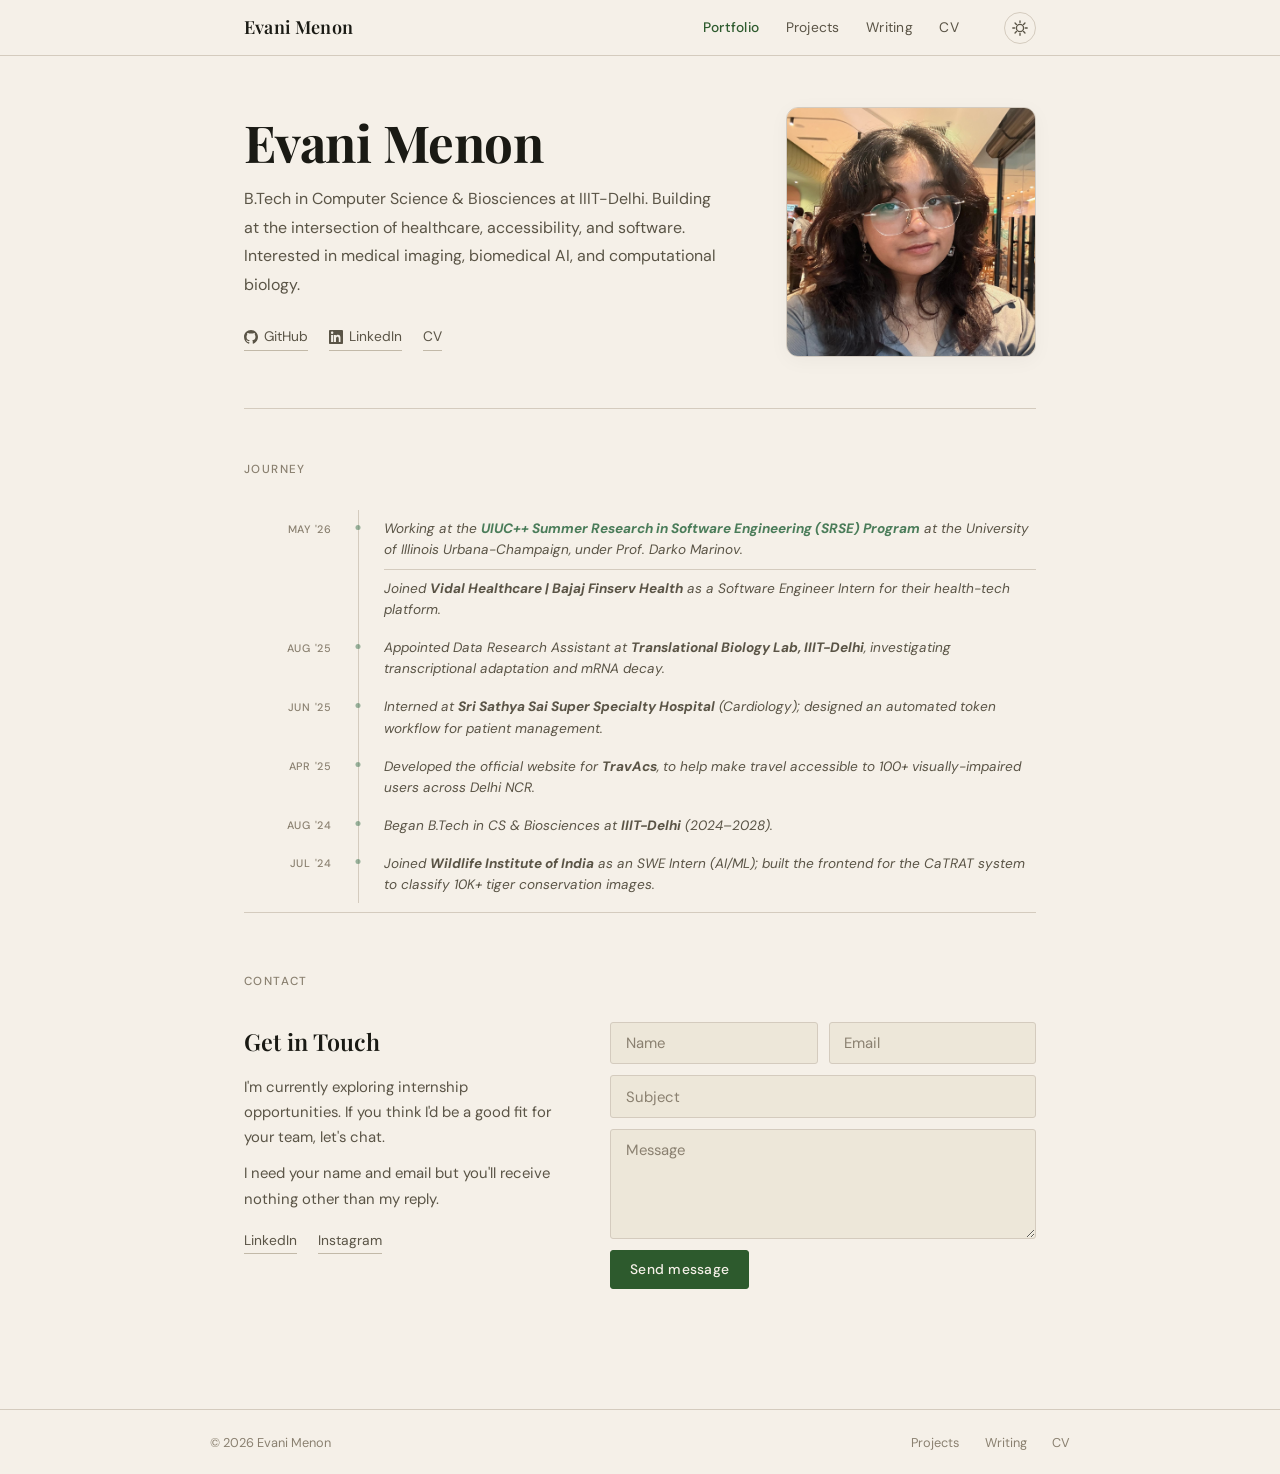
==== commit 322f0036: "Update index.html" ====
--- a/index.html
+++ b/index.html
@@ -73,16 +73,9 @@
               <div class="tl-item">
                 <span class="tl-desc">Working at the <a href="https://uiuc-srse.github.io/" target="_blank" rel="noopener" style="color:#4a7c59;font-weight:500;text-decoration:underline;text-underline-offset:2px;"><b>UIUC++ Summer Research in Software Engineering (SRSE) Program</b></a> at the University of Illinois Urbana-Champaign, under Prof. Darko Marinov.</span>
               </div>
-            </div>
-          </div>
-
-          <div class="tl-group">
-            <div class="tl-month">May '26</div>
-            <div class="tl-items">
               <div class="tl-item">
                 <span class="tl-desc">Joined <b>Vidal Healthcare | Bajaj Finserv Health</b> as a Software Engineer Intern for their health-tech platform.</span>
-              </div>
-            </div>
+              </div>            </div>
           </div>
 
           <div class="tl-group">
